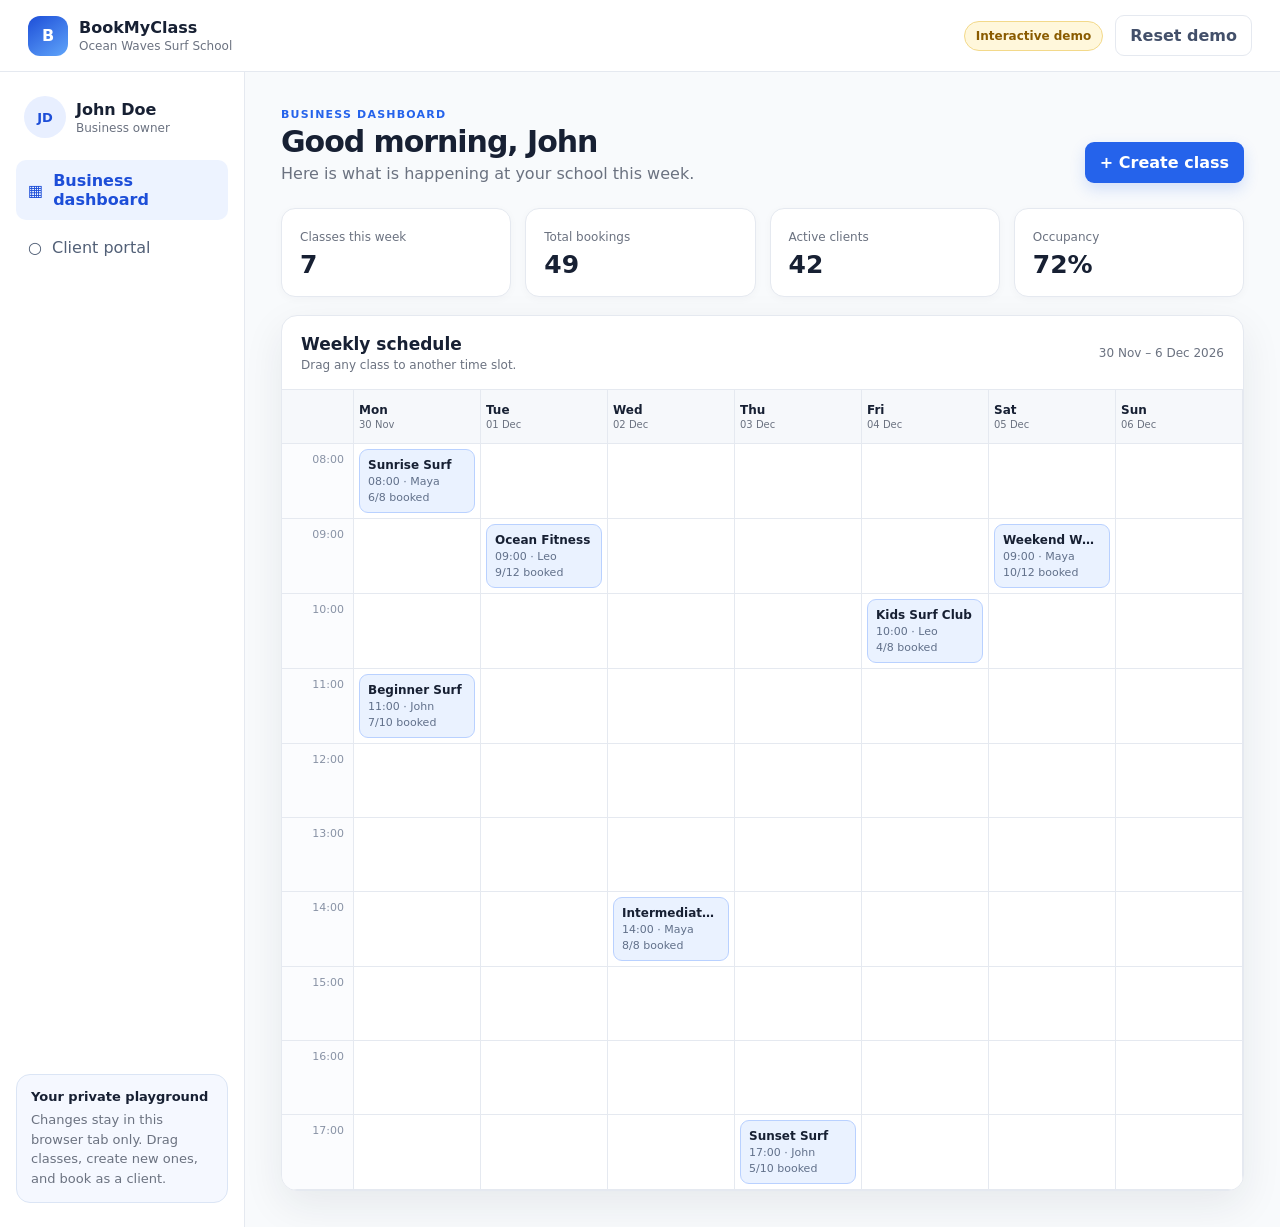
==== index.html @ 6d41d3a2 "Publish Tidelab interactive demo" ====
<!doctype html>
<html lang="en">
<head>
  <meta charset="UTF-8">
  <meta name="viewport" content="width=device-width, initial-scale=1.0">
  <meta name="description" content="Interactive BookMyClass product demo">
  <title>BookMyClass — Interactive demo</title>
  <link rel="stylesheet" href="./styles.css">
</head>
<body>
  <header class="topbar">
    <a class="brand" href="./" aria-label="Restart demo">
      <span class="brand-mark">B</span>
      <span><strong>BookMyClass</strong><small>Ocean Waves Surf School</small></span>
    </a>
    <div class="demo-controls">
      <span class="demo-badge">Interactive demo</span>
      <button class="quiet-button" id="reset-button" type="button">Reset demo</button>
    </div>
  </header>

  <div class="shell">
    <aside class="sidebar">
      <div class="persona">
        <div class="avatar" id="avatar">JD</div>
        <div><strong id="persona-name">John Doe</strong><small id="persona-role">Business owner</small></div>
      </div>
      <nav aria-label="Demo views">
        <button class="nav-button active" data-view="admin" type="button"><span>▦</span> Business dashboard</button>
        <button class="nav-button" data-view="client" type="button"><span>○</span> Client portal</button>
      </nav>
      <div class="tour-note">
        <strong>Your private playground</strong>
        <p>Changes stay in this browser tab only. Drag classes, create new ones, and book as a client.</p>
      </div>
    </aside>

    <main>
      <section id="admin-view">
        <div class="page-heading">
          <div><p class="eyebrow">Business dashboard</p><h1>Good morning, John</h1><p>Here is what is happening at your school this week.</p></div>
          <button class="primary-button" id="open-create-button" type="button">+ Create class</button>
        </div>
        <div class="stats" id="admin-stats"></div>
        <section class="panel">
          <div class="panel-heading"><div><h2>Weekly schedule</h2><p>Drag any class to another time slot.</p></div><span id="week-label"></span></div>
          <div class="schedule-wrap"><div class="schedule" id="admin-schedule"></div></div>
        </section>
      </section>

      <section id="client-view" hidden>
        <div class="page-heading">
          <div><p class="eyebrow">Client portal</p><h1>Hello, Jane</h1><p>Book your next session at Ocean Waves Surf School.</p></div>
          <span class="credit-pill" id="credit-pill"></span>
        </div>
        <div class="stats" id="client-stats"></div>
        <section class="panel">
          <div class="panel-heading"><div><h2>Available classes</h2><p>Click a class to book or cancel it.</p></div><div class="legend"><span><i class="dot available"></i>Available</span><span><i class="dot booked"></i>Booked</span></div></div>
          <div class="schedule-wrap"><div class="schedule" id="client-schedule"></div></div>
        </section>
      </section>
    </main>
  </div>

  <dialog id="create-dialog">
    <form id="create-form">
      <div class="dialog-heading"><div><p class="eyebrow">New schedule block</p><h2>Create a class</h2></div><button class="icon-button" value="cancel" formmethod="dialog" aria-label="Close">×</button></div>
      <label>Class name<input name="name" required maxlength="40" value="Open Surf"></label>
      <div class="form-row"><label>Day<select name="day" id="day-select"></select></label><label>Time<select name="hour" id="hour-select"></select></label></div>
      <div class="form-row"><label>Coach<select name="coach"><option>Maya</option><option>John</option><option>Leo</option></select></label><label>Capacity<input name="capacity" type="number" min="1" max="30" value="8" required></label></div>
      <div class="dialog-actions"><button class="quiet-button" value="cancel" formmethod="dialog">Cancel</button><button class="primary-button" type="submit">Create class</button></div>
    </form>
  </dialog>
  <div class="toast" id="toast" role="status" aria-live="polite"></div>
  <script type="module" src="./demo.js"></script>
</body>
</html>
---- styles.css ----
:root { color-scheme: light; --ink:#172033; --muted:#6b7280; --line:#e5e9f0; --soft:#f6f8fb; --blue:#2563eb; --blue-soft:#eaf2ff; --green:#15803d; --green-soft:#e9f8ef; --shadow:0 14px 40px rgba(23,32,51,.08); font-family:Inter,ui-sans-serif,system-ui,-apple-system,BlinkMacSystemFont,"Segoe UI",sans-serif; }
* { box-sizing:border-box; }
body { margin:0; color:var(--ink); background:#f8fafc; }
button,input,select { font:inherit; }
button { cursor:pointer; }
.topbar { height:72px; padding:0 28px; display:flex; align-items:center; justify-content:space-between; background:#fff; border-bottom:1px solid var(--line); position:sticky; top:0; z-index:20; }
.brand { color:inherit; text-decoration:none; display:flex; gap:11px; align-items:center; }
.brand-mark { display:grid; place-items:center; width:40px; height:40px; border-radius:12px; color:#fff; font-weight:800; background:linear-gradient(145deg,#1d4ed8,#60a5fa); }
.brand strong,.brand small,.persona strong,.persona small { display:block; }
.brand small,.persona small { color:var(--muted); margin-top:2px; font-size:12px; }
.demo-controls { display:flex; align-items:center; gap:12px; }
.demo-badge,.credit-pill { background:#fff7db; color:#8a5b00; border:1px solid #f3d98a; border-radius:999px; padding:7px 11px; font-size:12px; font-weight:700; }
.shell { display:grid; grid-template-columns:245px minmax(0,1fr); min-height:calc(100vh - 72px); }
.sidebar { padding:24px 16px; border-right:1px solid var(--line); background:#fff; display:flex; flex-direction:column; }
.persona { display:flex; align-items:center; gap:10px; padding:0 8px 22px; }
.avatar { width:42px; height:42px; display:grid; place-items:center; border-radius:50%; background:#e8efff; color:#1d4ed8; font-size:13px; font-weight:800; }
nav { display:grid; gap:7px; }
.nav-button { display:flex; gap:10px; align-items:center; border:0; border-radius:10px; padding:11px 12px; background:transparent; color:#526077; text-align:left; }
.nav-button:hover,.nav-button.active { color:#1d4ed8; background:#edf3ff; font-weight:700; }
.tour-note { margin-top:auto; border:1px solid #dbe5f5; border-radius:14px; background:#f5f8ff; padding:14px; font-size:13px; }
.tour-note p { margin:6px 0 0; color:var(--muted); line-height:1.5; }
main { min-width:0; padding:36px; max-width:1500px; width:100%; margin:0 auto; }
.page-heading { display:flex; justify-content:space-between; align-items:flex-end; gap:20px; margin-bottom:25px; }
.page-heading h1 { font-size:30px; margin:3px 0 5px; letter-spacing:-.035em; }
.page-heading p,.panel-heading p { margin:0; color:var(--muted); }
.eyebrow { color:var(--blue)!important; font-size:11px; font-weight:800; text-transform:uppercase; letter-spacing:.11em; }
.primary-button,.quiet-button,.icon-button { border-radius:9px; padding:10px 14px; font-weight:700; border:1px solid transparent; }
.primary-button { background:var(--blue); color:#fff; box-shadow:0 6px 15px rgba(37,99,235,.18); }
.primary-button:hover { background:#1d4ed8; }
.quiet-button,.icon-button { background:#fff; color:#43506a; border-color:var(--line); }
.stats { display:grid; grid-template-columns:repeat(4,minmax(0,1fr)); gap:14px; margin-bottom:18px; }
.stat { background:#fff; border:1px solid var(--line); border-radius:14px; padding:17px 18px; box-shadow:0 2px 8px rgba(23,32,51,.03); }
.stat span { color:var(--muted); font-size:12px; }
.stat strong { display:block; font-size:25px; margin-top:5px; }
.panel { background:#fff; border:1px solid var(--line); border-radius:16px; box-shadow:var(--shadow); overflow:hidden; }
.panel-heading { min-height:74px; padding:16px 19px; display:flex; align-items:center; justify-content:space-between; gap:20px; border-bottom:1px solid var(--line); }
.panel-heading h2 { font-size:17px; margin:0 0 4px; }
.panel-heading p,#week-label { font-size:12px; color:var(--muted); }
.schedule-wrap { overflow:auto; }
.schedule { min-width:860px; display:grid; grid-template-columns:72px repeat(7,minmax(112px,1fr)); }
.grid-cell { min-height:74px; padding:5px; border-right:1px solid var(--line); border-bottom:1px solid var(--line); background:#fff; }
.grid-head { min-height:54px; display:grid; align-content:center; background:var(--soft); font-size:12px; font-weight:800; }
.grid-head small { color:var(--muted); font-weight:500; margin-top:2px; }
.time-cell { color:#8892a5; font-size:11px; text-align:right; padding:9px 9px 0 4px; background:#fbfcfe; }
.slot.drag-over { background:#eaf2ff; box-shadow:inset 0 0 0 2px #60a5fa; }
.class-card { border:1px solid #b9d1ff; background:var(--blue-soft); border-radius:9px; padding:8px; min-height:62px; display:grid; align-content:start; gap:3px; font-size:11px; cursor:grab; user-select:none; }
.class-card:active { cursor:grabbing; }
.class-card strong { font-size:12px; white-space:nowrap; overflow:hidden; text-overflow:ellipsis; }
.class-card span { color:#61708a; }
.client-card { cursor:pointer; }
.client-card:hover { box-shadow:0 5px 14px rgba(37,99,235,.14); transform:translateY(-1px); }
.client-card.booked { background:var(--green-soft); border-color:#96d7aa; }
.client-card.booked span { color:var(--green); }
.legend { display:flex; gap:12px; color:var(--muted); font-size:11px; }
.legend span { display:flex; align-items:center; gap:5px; }
.dot { width:9px; height:9px; border-radius:50%; background:#bed3ff; }
.dot.booked { background:#69bd82; }
dialog { width:min(480px,calc(100% - 32px)); border:0; border-radius:16px; box-shadow:0 24px 80px rgba(15,23,42,.25); padding:0; }
dialog::backdrop { background:rgba(15,23,42,.45); backdrop-filter:blur(2px); }
dialog form { padding:22px; display:grid; gap:16px; }
.dialog-heading,.dialog-actions,.form-row { display:flex; justify-content:space-between; gap:12px; }
.dialog-heading h2 { margin:3px 0 0; }
.icon-button { font-size:22px; padding:2px 10px; }
label { flex:1; display:grid; gap:6px; font-size:12px; font-weight:700; }
input,select { width:100%; padding:10px 11px; border:1px solid #d7dce5; border-radius:8px; background:#fff; color:var(--ink); }
.dialog-actions { justify-content:flex-end; border-top:1px solid var(--line); padding-top:16px; }
.toast { position:fixed; left:50%; bottom:25px; transform:translate(-50%,20px); background:#172033; color:#fff; border-radius:10px; padding:11px 15px; font-size:13px; opacity:0; pointer-events:none; transition:.2s; z-index:40; }
.toast.show { transform:translate(-50%,0); opacity:1; }
@media (max-width:850px) { .shell { grid-template-columns:1fr; }.sidebar { border-right:0; border-bottom:1px solid var(--line); padding:14px 18px; }.persona,.tour-note { display:none; }nav { display:flex; }.nav-button { flex:1; justify-content:center; }main { padding:24px 16px; }.stats { grid-template-columns:repeat(2,1fr); }.page-heading { align-items:flex-start; }.demo-badge { display:none; } }
@media (max-width:520px) { .topbar { padding:0 14px; }.brand small { display:none; }.page-heading { display:grid; }.stats { grid-template-columns:1fr 1fr; }.form-row { display:grid; }.panel-heading { align-items:flex-start; }.legend { display:none; } }
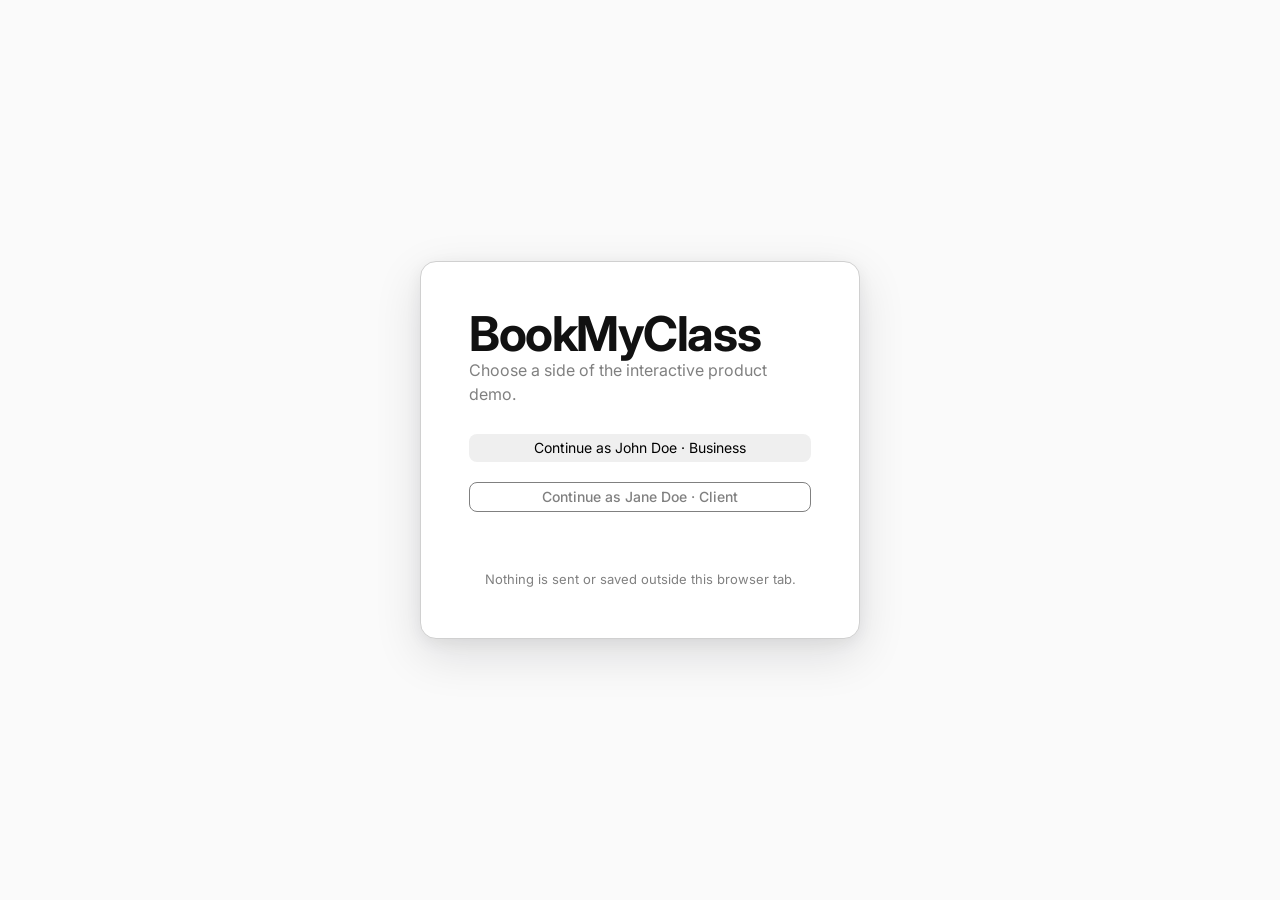
==== commit a4c20f55: "Replace generic mockup with real Tidelab frontend" ====
--- a/index.html
+++ b/index.html
@@ -1,77 +1,24 @@
-<!doctype html>
+<!DOCTYPE html>
 <html lang="en">
 <head>
-  <meta charset="UTF-8">
-  <meta name="viewport" content="width=device-width, initial-scale=1.0">
-  <meta name="description" content="Interactive BookMyClass product demo">
-  <title>BookMyClass — Interactive demo</title>
-  <link rel="stylesheet" href="./styles.css">
+  <meta charset="UTF-8" />
+  <meta name="viewport" content="width=device-width, initial-scale=1.0" />
+  <title>BookMyClass - Login</title>
+  <link rel="stylesheet" href="./css/styles.css?v=20260808-7" />
 </head>
-<body>
-  <header class="topbar">
-    <a class="brand" href="./" aria-label="Restart demo">
-      <span class="brand-mark">B</span>
-      <span><strong>BookMyClass</strong><small>Ocean Waves Surf School</small></span>
-    </a>
-    <div class="demo-controls">
-      <span class="demo-badge">Interactive demo</span>
-      <button class="quiet-button" id="reset-button" type="button">Reset demo</button>
-    </div>
-  </header>
+<body class="auth-page">
+  <main class="auth-card">
+    <h1>BookMyClass</h1>
+    <p class="muted">Choose a side of the interactive product demo.</p>
 
-  <div class="shell">
-    <aside class="sidebar">
-      <div class="persona">
-        <div class="avatar" id="avatar">JD</div>
-        <div><strong id="persona-name">John Doe</strong><small id="persona-role">Business owner</small></div>
-      </div>
-      <nav aria-label="Demo views">
-        <button class="nav-button active" data-view="admin" type="button"><span>▦</span> Business dashboard</button>
-        <button class="nav-button" data-view="client" type="button"><span>○</span> Client portal</button>
-      </nav>
-      <div class="tour-note">
-        <strong>Your private playground</strong>
-        <p>Changes stay in this browser tab only. Drag classes, create new ones, and book as a client.</p>
-      </div>
-    </aside>
+    <form id="login-form" class="form-stack">
+      <button id="admin-demo" type="button">Continue as John Doe · Business</button>
+      <button id="client-demo" class="secondary-btn" type="button">Continue as Jane Doe · Client</button>
+      <p id="login-error" class="error-text"></p>
+      <p class="auth-link">Nothing is sent or saved outside this browser tab.</p>
+    </form>
+  </main>
 
-    <main>
-      <section id="admin-view">
-        <div class="page-heading">
-          <div><p class="eyebrow">Business dashboard</p><h1>Good morning, John</h1><p>Here is what is happening at your school this week.</p></div>
-          <button class="primary-button" id="open-create-button" type="button">+ Create class</button>
-        </div>
-        <div class="stats" id="admin-stats"></div>
-        <section class="panel">
-          <div class="panel-heading"><div><h2>Weekly schedule</h2><p>Drag any class to another time slot.</p></div><span id="week-label"></span></div>
-          <div class="schedule-wrap"><div class="schedule" id="admin-schedule"></div></div>
-        </section>
-      </section>
-
-      <section id="client-view" hidden>
-        <div class="page-heading">
-          <div><p class="eyebrow">Client portal</p><h1>Hello, Jane</h1><p>Book your next session at Ocean Waves Surf School.</p></div>
-          <span class="credit-pill" id="credit-pill"></span>
-        </div>
-        <div class="stats" id="client-stats"></div>
-        <section class="panel">
-          <div class="panel-heading"><div><h2>Available classes</h2><p>Click a class to book or cancel it.</p></div><div class="legend"><span><i class="dot available"></i>Available</span><span><i class="dot booked"></i>Booked</span></div></div>
-          <div class="schedule-wrap"><div class="schedule" id="client-schedule"></div></div>
-        </section>
-      </section>
-    </main>
-  </div>
-
-  <dialog id="create-dialog">
-    <form id="create-form">
-      <div class="dialog-heading"><div><p class="eyebrow">New schedule block</p><h2>Create a class</h2></div><button class="icon-button" value="cancel" formmethod="dialog" aria-label="Close">×</button></div>
-      <label>Class name<input name="name" required maxlength="40" value="Open Surf"></label>
-      <div class="form-row"><label>Day<select name="day" id="day-select"></select></label><label>Time<select name="hour" id="hour-select"></select></label></div>
-      <div class="form-row"><label>Coach<select name="coach"><option>Maya</option><option>John</option><option>Leo</option></select></label><label>Capacity<input name="capacity" type="number" min="1" max="30" value="8" required></label></div>
-      <div class="dialog-actions"><button class="quiet-button" value="cancel" formmethod="dialog">Cancel</button><button class="primary-button" type="submit">Create class</button></div>
-    </form>
-  </dialog>
-  <div class="toast" id="toast" role="status" aria-live="polite"></div>
-  <script type="module" src="./demo.js"></script>
+  <script type="module" src="./js/demo-login.js"></script>
 </body>
 </html>
--- a/css/styles.css
+++ b/css/styles.css
@@ -0,0 +1,6354 @@
+﻿@import url('https://api.fontshare.com/v2/css?f[]=satoshi@300,400,500,700&display=swap');
+@import url('https://fonts.googleapis.com/css2?family=Amatic+SC:wght@700&family=DM+Sans:ital,opsz,wght@0,9..40,300;0,9..40,400;0,9..40,500;0,9..40,600;0,9..40,700;1,9..40,400&family=DM+Mono:wght@400;500&family=Inter:wght@200;300;400;500;600;700&display=swap');
+
+/* â”€â”€â”€ RESET & ROOT â”€â”€â”€â”€â”€â”€â”€â”€â”€â”€â”€â”€â”€â”€â”€â”€â”€â”€â”€â”€â”€â”€â”€â”€â”€â”€â”€â”€â”€â”€â”€â”€ */
+
+*,
+*::before,
+*::after {
+  box-sizing: border-box;
+  margin: 0;
+  padding: 0;
+}
+
+
+:root {
+  /* Brand primitives â€” edit this block to re-theme the product. */
+  --brand-primary: #260e8d;
+  --brand-secondary: #ff5e32;
+  --brand-accent: #87993a;
+  --brand-beige: #eee6d4;
+  --brand-black: #111111;
+  --brand-grey-dark: #727272;
+  --brand-muted: #808080;
+  --brand-grey: #a3a3a3;
+  --brand-grey-light: #d0d0d0;
+  --brand-offwhite: #fafafa;
+  --brand-white: #ffffff;
+  --brand-primary-soft: rgb(38 14 141 / 10%);
+  --brand-secondary-soft: rgb(255 94 50 / 10%);
+  --brand-accent-soft: rgb(135 153 58 / 10%);
+
+  /* Brand typography. */
+  --font-ui: 'Satoshi', 'Inter', sans-serif;
+  --font-display-light: 'Recoleta', 'FONTSPRING DEMO - Recoleta Light', Georgia, serif;
+  --font-display-black: 'Recoleta', 'FONTSPRING DEMO - Recoleta Black', Georgia, serif;
+  --text-h1-size: 2rem;
+  --text-h1-line: 2.5rem;
+  --text-h2-size: 1.5rem;
+  --text-h2-line: 2rem;
+  --text-h3-size: 1.25rem;
+  --text-h3-line: 1.75rem;
+  --text-large-size: 1rem;
+  --text-large-line: 1.5rem;
+  --text-body-size: 0.875rem;
+  --text-body-line: 1.25rem;
+  --text-caption-size: 0.75rem;
+  --text-caption-line: 1rem;
+
+  /* Brand spacing, shape and state elevation. */
+  --space-1: 0.25rem;
+  --space-2: 0.5rem;
+  --space-3: 1rem;
+  --space-4: 1.5rem;
+  --space-5: 2rem;
+  --space-6: 2.5rem;
+  --space-7: 3rem;
+  --radius-small: 0.25rem;
+  --radius-medium: 0.5rem;
+  --radius-large: 1rem;
+  --radius-pill: 999px;
+  --brand-shadow-primary: 1px 2px 4px rgb(38 14 141 / 60%);
+  --brand-shadow-secondary: 1px 2px 4px rgb(255 94 50 / 55%);
+  --brand-shadow-neutral: 1px 2px 4px rgb(128 128 128 / 55%);
+
+  /* Typography scale */
+  --font-size-tiny: 0.5rem;
+  --font-size-micro: 0.5625rem;
+  --font-size-caption: 0.625rem;
+  --font-size-small-label: 0.6875rem;
+  --font-size-label: 0.75rem;
+  --font-size-ui: 0.8125rem;
+  --font-size-body: var(--text-body-size);
+  --font-size-heading: var(--text-large-size);
+  --font-size-heading-lg: 1.125rem;
+  --font-size-display: var(--text-h3-size);
+  --font-size-metric-lg: 1.5rem;
+  --font-size-metric-xl: 2rem;
+  --font-size-metric-hero: 2.125rem;
+  --font-size-page-title: var(--text-h3-size);
+  --font-size-page-subtitle: var(--text-body-size);
+  --font-size-menu-option: var(--text-body-size);
+  --font-size-brand-title: var(--text-large-size);
+  --font-size-brand-subtitle: var(--text-caption-size);
+  --font-size-card-title: var(--text-body-size);
+  --font-size-section-title: var(--text-body-size);
+  --font-size-button: var(--text-body-size);
+  --font-size-input: var(--text-body-size);
+  --font-size-metric: clamp(1.125rem, 1.6vw, 1.375rem);
+  --font-size-modal-title: 1rem;
+  --font-size-table-heading: var(--font-size-caption);
+  --font-size-table-text: 0.75rem;
+  --font-size-auth-title: 3rem;
+  --font-size-powered-by: var(--font-size-tiny);
+
+  /* App-level aliases */
+  --app-page-max: 100rem;
+  --app-page-bg: var(--brand-offwhite);
+  --app-card-bg: var(--brand-white);
+  --app-card-radius: var(--radius-medium);
+  --app-line: var(--brand-grey-light);
+  --app-heading: var(--brand-black);
+  --app-body: var(--brand-black);
+  --app-muted: var(--brand-muted);
+  --app-subtle: var(--brand-grey);
+  --app-title-size: var(--font-size-page-title);
+  --app-section-title-size: var(--font-size-card-title);
+  --app-body-size: var(--font-size-body);
+  --app-small-size: var(--font-size-label);
+  --app-mini-size: var(--font-size-small-label);
+  --app-number-size: var(--font-size-metric);
+  --sidebar-width: 15rem;
+
+  /* Palette */
+  --bg: var(--brand-offwhite);
+  --panel: var(--brand-white);
+  --panel-soft: #f2f2f7;
+  --panel-hover: var(--brand-primary-soft);
+  --text: var(--brand-black);
+  --text-secondary: var(--brand-grey-dark);
+  --muted: var(--brand-muted);
+  --border: var(--brand-grey-light);
+  --border-strong: var(--brand-grey);
+  --sidebar: var(--brand-black);
+  --sidebar-text: var(--brand-offwhite);
+  --sidebar-muted: var(--brand-grey);
+  --sidebar-hover: rgba(255, 255, 255, 0.06);
+  --primary: var(--brand-primary);
+  --primary-hover: var(--brand-primary);
+  --secondary: var(--brand-secondary);
+  --secondary-soft: var(--brand-secondary-soft);
+  --accent: var(--brand-accent);
+  --accent-light: var(--brand-accent-soft);
+  --accent-hover: var(--brand-accent);
+  --success-bg: #ecfdf5;
+  --success-text: #065f46;
+  --success-border: #6ee7b7;
+  --heat-0: var(--brand-grey-light);
+  --heat-1: rgba(255, 94, 50, 0.4);
+  --heat-2: rgba(255, 94, 50, 0.55);
+  --heat-3: rgba(255, 94, 50, 0.7);
+  --heat-4: var(--brand-secondary);
+  --muted-bg: #f1f5f9;
+  --muted-text: #475569;
+  --danger: #dc2626;
+  --danger-bg: #fef2f2;
+  --danger-light: #fee2e2;
+  --info-bg: #eff6ff;
+  --info-text: #1e40af;
+  --info-border: #bfdbfe;
+
+  /* Elevation */
+  --shadow-sm: 0 1px 3px rgba(13, 17, 23, 0.06), 0 1px 2px rgba(13, 17, 23, 0.04);
+  --shadow: 0 4px 16px rgba(13, 17, 23, 0.08), 0 1px 4px rgba(13, 17, 23, 0.04);
+  --shadow-lg: 0 16px 48px rgba(13, 17, 23, 0.12), 0 4px 16px rgba(13, 17, 23, 0.06);
+
+  /* Shape */
+  --radius-sm: var(--radius-medium);
+  --radius: var(--radius-medium);
+  --radius-lg: var(--radius-medium);
+  --radius-xl: var(--radius-large);
+
+  /* Motion */
+  --transition: 0.18s ease;
+
+  /* Fonts */
+  --font: var(--font-ui);
+  --font-mono: 'DM Mono', monospace;
+  --font-design: var(--font-ui);
+  --font-logo-light: var(--font-display-light);
+  --font-logo-black: var(--font-display-black);
+
+
+  --schedule-hour-height: 4rem;
+}
+
+html,
+body {
+  min-height: 100%;
+  font-family: var(--font-ui);
+  color: var(--text);
+  background: var(--bg);
+  -webkit-font-smoothing: antialiased;
+  line-height: 1.5;
+}
+
+img,
+svg,
+video,
+canvas {
+  max-width: 100%;
+}
+
+/* â”€â”€â”€ AUTH â”€â”€â”€â”€â”€â”€â”€â”€â”€â”€â”€â”€â”€â”€â”€â”€â”€â”€â”€â”€â”€â”€â”€â”€â”€â”€â”€â”€â”€â”€â”€â”€â”€â”€â”€â”€â”€â”€â”€â”€ */
+
+.auth-page {
+  min-height: 100vh;
+  display: grid;
+  place-items: center;
+  padding: 24px;
+  background: var(--bg);
+}
+
+.auth-card {
+  width: 100%;
+  max-width: 440px;
+  background: var(--panel);
+  border-radius: var(--radius-xl);
+  padding: 48px;
+  box-shadow: var(--shadow-lg);
+  border: 1px solid var(--border);
+}
+
+.auth-card h1 {
+  font-size: var(--font-size-auth-title);
+  line-height: 1;
+  letter-spacing: -0.03em;
+  font-weight: 700;
+  color: var(--text);
+}
+
+.enroll-card {
+  max-width: 560px;
+}
+
+.auth-link {
+  color: var(--muted);
+  font-size: var(--font-size-ui);
+  text-align: center;
+}
+
+.auth-link a {
+  color: var(--text);
+  font-weight: 700;
+  text-decoration: none;
+}
+
+.auth-link a:hover {
+  text-decoration: underline;
+}
+
+/* â”€â”€â”€ FORMS â”€â”€â”€â”€â”€â”€â”€â”€â”€â”€â”€â”€â”€â”€â”€â”€â”€â”€â”€â”€â”€â”€â”€â”€â”€â”€â”€â”€â”€â”€â”€â”€â”€â”€â”€â”€â”€â”€â”€ */
+
+.form-stack {
+  display: grid;
+  gap: 20px;
+  margin-top: 28px;
+}
+
+label {
+  display: grid;
+  gap: 8px;
+  font-size: var(--font-size-label);
+  font-weight: 500;
+  color: var(--text-secondary);
+}
+
+input,
+select,
+textarea {
+  width: 100%;
+  padding: 13px 16px;
+  border: 1.5px solid var(--border);
+  border-radius: var(--radius-sm);
+  font-size: var(--font-size-input);
+  font-family: var(--font);
+  background: var(--panel);
+  color: var(--text);
+  transition: border-color var(--transition), box-shadow var(--transition);
+  outline: none;
+}
+
+input:focus,
+select:focus,
+textarea:focus {
+  border-color: var(--primary);
+  box-shadow: 0 0 0 3px rgba(13, 17, 23, 0.08);
+}
+
+input:disabled,
+select:disabled,
+textarea:disabled {
+  border-color: var(--border);
+  background: var(--muted-bg);
+  color: var(--muted-text);
+  opacity: 1;
+  cursor: not-allowed;
+  box-shadow: none;
+}
+
+input[type="checkbox"] {
+  width: 18px;
+  height: 18px;
+  padding: 0;
+  accent-color: var(--primary);
+  cursor: pointer;
+}
+
+input[type="checkbox"]:disabled {
+  opacity: 0.5;
+  cursor: not-allowed;
+}
+
+.form-note {
+  margin-top: -8px;
+  padding: 10px 12px;
+  border-radius: var(--radius-sm);
+  background: var(--info-bg);
+  border: 1px solid var(--info-border);
+  color: var(--info-text);
+  font-size: var(--font-size-label);
+  line-height: 16px;
+}
+
+.form-note.form-note-error {
+  background: var(--danger-bg);
+  border-color: var(--danger-light);
+  color: var(--danger);
+}
+
+.checkbox-select-field {
+  display: grid;
+  gap: 10px;
+  border: 0;
+}
+
+.checkbox-select-field legend {
+  color: var(--text-secondary);
+  font-size: var(--font-size-label);
+  font-weight: 500;
+}
+
+.checkbox-select-list {
+  max-height: 300px;
+  overflow: auto;
+  display: grid;
+  gap: 8px;
+  padding: 4px;
+  border: 1.5px solid var(--border);
+  border-radius: var(--radius-sm);
+  background: var(--panel-soft);
+}
+
+.booking-client-picker {
+  display: grid;
+  gap: 0.5rem;
+}
+
+.booking-client-picker input[type="search"] {
+  width: 100%;
+  min-height: 2.5rem;
+}
+
+.checkbox-select-option.hidden-by-search {
+  display: none;
+}
+
+.checkbox-select-option {
+  display: grid;
+  grid-template-columns: 18px minmax(0, 1fr);
+  align-items: center;
+  gap: 10px;
+  padding: 10px;
+  border-radius: var(--radius-sm);
+  background: var(--panel);
+  border: 1px solid var(--border);
+  cursor: pointer;
+}
+
+.checkbox-select-option:hover {
+  border-color: var(--border-strong);
+}
+
+.checkbox-select-option span {
+  display: grid;
+  gap: 2px;
+  min-width: 0;
+}
+
+.checkbox-select-option strong {
+  color: var(--text);
+  font-size: var(--font-size-ui);
+  line-height: 18px;
+}
+
+.checkbox-select-option em {
+  color: var(--muted);
+  font-size: var(--font-size-label);
+  line-height: 16px;
+  font-style: normal;
+  overflow: hidden;
+  text-overflow: ellipsis;
+  white-space: nowrap;
+}
+
+.logo-preview {
+  width: 72px;
+  height: 72px;
+  border: 1px solid var(--border);
+  border-radius: var(--radius);
+  background-position: center;
+  background-repeat: no-repeat;
+  background-size: cover;
+}
+
+/* â”€â”€â”€ BUTTONS â”€â”€â”€â”€â”€â”€â”€â”€â”€â”€â”€â”€â”€â”€â”€â”€â”€â”€â”€â”€â”€â”€â”€â”€â”€â”€â”€â”€â”€â”€â”€â”€â”€â”€â”€â”€â”€ */
+
+button {
+  border: 0;
+  min-height: 28px;
+  border-radius: var(--radius-medium);
+  padding: 4px 16px;
+  cursor: pointer;
+  font-size: var(--font-size-button);
+  font-family: var(--font-ui);
+  font-weight: 400;
+  line-height: var(--text-body-line);
+  display: inline-flex;
+  align-items: center;
+  justify-content: center;
+  gap: 7px;
+  transition: background var(--transition), opacity var(--transition), box-shadow var(--transition);
+  position: relative;
+  overflow: hidden;
+  white-space: nowrap;
+  letter-spacing: 0;
+}
+
+button:disabled {
+  opacity: 0.6;
+  cursor: not-allowed;
+}
+
+.primary-btn {
+  background: var(--brand-secondary);
+  color: var(--brand-offwhite);
+  border: 1px solid var(--brand-secondary);
+  box-shadow: none;
+  font-weight: 500;
+}
+
+.primary-btn:hover:not(:disabled) {
+  background: var(--brand-white);
+  color: var(--brand-secondary);
+  box-shadow: var(--brand-shadow-secondary);
+}
+
+.secondary-btn {
+  background: var(--brand-white);
+  color: var(--brand-muted);
+  border: 1px solid var(--brand-muted);
+  box-shadow: none;
+  font-weight: 500;
+}
+
+.secondary-btn:hover:not(:disabled) {
+  background: var(--brand-white);
+  border-color: var(--brand-muted);
+  box-shadow: var(--brand-shadow-neutral);
+}
+
+.ghost-btn {
+  background: var(--brand-white);
+  color: var(--brand-muted);
+  border: 1px solid var(--brand-muted);
+}
+
+.ghost-btn:hover:not(:disabled) {
+  background: var(--brand-white);
+  border-color: var(--brand-muted);
+  box-shadow: var(--brand-shadow-neutral);
+}
+
+.danger-btn {
+  background: var(--danger-bg);
+  color: var(--danger);
+  border: 1.5px solid var(--danger-light);
+}
+
+.danger-btn:hover:not(:disabled) {
+  background: var(--danger-light);
+}
+
+.split-actions {
+  display: grid;
+  grid-template-columns: 1fr;
+  gap: 10px;
+}
+
+.btn-icon {
+  display: inline-grid;
+  place-items: center;
+  flex: 0 0 auto;
+  width: 16px;
+  height: 16px;
+  font-size: var(--font-size-ui);
+  line-height: 1;
+  font-weight: 700;
+}
+
+.btn-spinner {
+  width: 14px;
+  height: 14px;
+  border: 2px solid rgba(255, 255, 255, 0.35);
+  border-top-color: #fff;
+  border-radius: 50%;
+  animation: spin 0.65s linear infinite;
+  flex-shrink: 0;
+}
+
+.ghost-btn .btn-spinner {
+  border-color: rgba(13, 17, 23, 0.15);
+  border-top-color: var(--muted);
+}
+
+.error-text {
+  color: var(--danger);
+  font-size: var(--font-size-label);
+  min-height: 18px;
+}
+
+.row-action-group {
+  display: flex;
+  align-items: center;
+  justify-content: flex-end;
+  gap: 8px;
+}
+
+.row-action-btn {
+  min-height: 32px;
+  padding: 0 10px;
+  border-radius: 8px;
+  font-size: var(--font-size-label);
+}
+
+/* â”€â”€â”€ LOADERS â”€â”€â”€â”€â”€â”€â”€â”€â”€â”€â”€â”€â”€â”€â”€â”€â”€â”€â”€â”€â”€â”€â”€â”€â”€â”€â”€â”€â”€â”€â”€â”€â”€â”€â”€â”€â”€ */
+
+.app-loader-overlay {
+  position: fixed;
+  inset: 0;
+  background: rgba(240, 242, 247, 0.9);
+  backdrop-filter: blur(6px);
+  display: flex;
+  align-items: center;
+  justify-content: center;
+  z-index: 9999;
+  transition: opacity 0.3s ease, visibility 0.3s ease;
+}
+
+.app-loader-overlay.hidden {
+  opacity: 0;
+  visibility: hidden;
+  pointer-events: none;
+}
+
+.app-loader-box {
+  background: var(--panel);
+  border-radius: var(--radius-xl);
+  box-shadow: var(--shadow-lg);
+  border: 1px solid var(--border);
+  padding: 36px 44px;
+  min-width: 300px;
+  text-align: center;
+}
+
+.app-loader-box h2 {
+  font-size: var(--font-size-display);
+  font-weight: 600;
+  margin-bottom: 6px;
+  letter-spacing: -0.01em;
+}
+
+.app-loader-box p {
+  color: var(--muted);
+  font-size: var(--font-size-label);
+}
+
+.app-loader-spinner {
+  width: 44px;
+  height: 44px;
+  margin: 0 auto 20px;
+  border-radius: 50%;
+  border: 3px solid var(--border);
+  border-top-color: var(--accent);
+  animation: spin 0.7s linear infinite;
+}
+
+.action-loading-overlay {
+  position: absolute;
+  inset: 0;
+  background: rgba(255, 255, 255, 0.75);
+  backdrop-filter: blur(2px);
+  border-radius: inherit;
+  display: flex;
+  align-items: center;
+  justify-content: center;
+  z-index: 10;
+  opacity: 0;
+  visibility: hidden;
+  transition: opacity 0.18s ease, visibility 0.18s ease;
+}
+
+.action-loading-overlay.visible {
+  opacity: 1;
+  visibility: visible;
+}
+
+.action-loading-overlay .app-loader-spinner {
+  width: 32px;
+  height: 32px;
+  margin: 0;
+}
+
+.action-loading-overlay.is-success {
+  background: rgba(255, 255, 255, 0.94);
+}
+
+.modal-success-feedback {
+  display: grid;
+  justify-items: center;
+  gap: 12px;
+  color: var(--success-text);
+  text-align: center;
+}
+
+.modal-success-feedback span {
+  width: 64px;
+  height: 64px;
+  display: grid;
+  place-items: center;
+  border: 4px solid currentColor;
+  border-radius: 50%;
+  font-size: 36px;
+  font-weight: 800;
+  line-height: 1;
+  animation: modalSuccessIn 0.45s cubic-bezier(0.2, 1.4, 0.4, 1) both;
+}
+
+/* â”€â”€â”€ APP SHELL LAYOUT â”€â”€â”€â”€â”€â”€â”€â”€â”€â”€â”€â”€â”€â”€â”€â”€â”€â”€â”€â”€â”€â”€â”€â”€â”€â”€â”€â”€ */
+
+.app-body {
+  height: 100vh;
+  min-height: 0;
+  overflow: hidden;
+  background: var(--bg);
+}
+
+.app-shell {
+  height: 100vh;
+  min-height: 0;
+  display: grid;
+  grid-template-columns: var(--sidebar-width) minmax(0, 1fr);
+}
+
+/* â”€â”€â”€ SIDEBAR â”€â”€â”€â”€â”€â”€â”€â”€â”€â”€â”€â”€â”€â”€â”€â”€â”€â”€â”€â”€â”€â”€â”€â”€â”€â”€â”€â”€â”€â”€â”€â”€â”€â”€â”€â”€â”€ */
+
+.sidebar {
+  width: var(--sidebar-width);
+  height: 100vh;
+  min-height: 0;
+  background: var(--brand-black);
+  color: var(--brand-offwhite);
+  padding: 32px 24px;
+  display: flex;
+  flex-direction: column;
+  align-items: center;
+  justify-content: space-between;
+  gap: 56px;
+  position: sticky;
+  top: 0;
+  overflow: hidden;
+}
+
+.sidebar-top {
+  width: 158px;
+  display: flex;
+  flex-direction: column;
+  align-items: center;
+  gap: 80px;
+}
+
+.brand {
+  width: 158px;
+  height: 156px;
+  display: flex;
+  flex-direction: column;
+  align-items: center;
+  justify-content: center;
+  gap: 16px;
+  padding: 0;
+}
+
+.brand-logo {
+  width: 100px;
+  height: 100px;
+  border-radius: 99px;
+  background: var(--brand-offwhite) url("../assets/figma/surf-school-logo.png") center / cover no-repeat;
+  color: var(--brand-black);
+  display: grid;
+  place-items: center;
+  font-family: var(--font-design);
+  font-size: 42px;
+  line-height: 1;
+  font-weight: 800;
+  flex-shrink: 0;
+  box-shadow: none;
+}
+
+.brand-text {
+  width: 132px;
+  height: 40px;
+  display: flex;
+  flex-direction: column;
+  align-items: center;
+  gap: 0;
+}
+
+.brand-text h1 {
+  width: 132px;
+  color: var(--brand-offwhite);
+  font-family: var(--font-design);
+  font-size: 16px;
+  line-height: 24px;
+  font-weight: 700;
+  text-align: center;
+  letter-spacing: 0;
+}
+
+.brand-text p {
+  width: 132px;
+  max-width: 132px;
+  color: var(--brand-offwhite);
+  font-family: var(--font-design);
+  font-size: 12px;
+  line-height: 16px;
+  font-weight: 300;
+  text-align: center;
+  opacity: 1;
+  white-space: nowrap;
+  overflow: hidden;
+  text-overflow: ellipsis;
+}
+
+.main-nav {
+  width: 158px;
+  display: flex;
+  flex-direction: column;
+  align-items: center;
+  gap: 16px;
+}
+
+.nav-item {
+  width: 158px;
+  height: 24px;
+  min-height: 24px;
+  padding: 0 8px;
+  text-align: left;
+  justify-content: flex-start;
+  gap: 8px;
+  background: transparent;
+  border: 0;
+  color: var(--brand-offwhite);
+  border-radius: 8px;
+  font-family: var(--font-logo-light);
+  font-size: 16px;
+  line-height: 24px;
+  font-weight: 300;
+  letter-spacing: 0;
+  transition: background 180ms ease, color 180ms ease;
+}
+
+.nav-item::before {
+  content: "";
+  width: 24px;
+  height: 24px;
+  flex: 0 0 24px;
+  background: var(--nav-icon) center no-repeat;
+}
+
+.nav-item[data-page="dashboard"]  { --nav-icon: url("../assets/figma/dashboard.svg"); }
+.nav-item[data-page="schedule"]   { --nav-icon: url("../assets/figma/schedule.svg"); }
+.nav-item[data-page="clients"]    { --nav-icon: url("../assets/figma/clients.svg"); }
+.nav-item[data-page="packs"],
+.nav-item[data-page="client-packs"] { --nav-icon: url("../assets/figma/packs.svg"); }
+.nav-item[data-page="settings"]   { --nav-icon: url("../assets/figma/settings.svg"); }
+
+.nav-item.active {
+  background: var(--brand-secondary);
+  color: var(--brand-offwhite);
+  height: 28px;
+  min-height: 28px;
+  padding-block: 2px;
+  font-family: var(--font-logo-black);
+  font-weight: 700;
+}
+
+.nav-item:hover {
+  background: rgba(250, 250, 250, 0.08);
+}
+
+.nav-item.active:hover { background: var(--brand-secondary); }
+
+.nav-label {
+  width: 110px;
+  height: 24px;
+  line-height: 24px;
+  text-align: center;
+}
+
+.sidebar-bottom {
+  width: 158px;
+  display: flex;
+  flex-direction: column;
+  align-items: center;
+  gap: 24px;
+}
+
+.member-card {
+  display: none;
+}
+
+.sidebar .ghost-btn {
+  width: 158px;
+  height: 32px;
+  padding: 4px 16px;
+  gap: 8px;
+  background: var(--brand-black);
+  color: var(--brand-offwhite);
+  border: 1px solid var(--brand-offwhite);
+  border-radius: 8px;
+  font-family: var(--font-design);
+  font-size: 14px;
+  line-height: 20px;
+  font-weight: 400;
+}
+
+.sidebar .ghost-btn::before {
+  content: "";
+  width: 16px;
+  height: 16px;
+  flex: 0 0 16px;
+  background: url("../assets/figma/logout.svg") center / contain no-repeat;
+}
+
+.powered-by {
+  width: 158px;
+  height: 56px;
+  display: flex;
+  flex-direction: column;
+  align-items: flex-start;
+  justify-content: center;
+  gap: 4px;
+  color: var(--brand-offwhite);
+  font-family: var(--font-design);
+}
+
+.powered-by-label {
+  height: 7px;
+  margin-bottom: 4px;
+  font-size: 10px;
+  line-height: 7px;
+  font-style: italic;
+  font-weight: 300;
+  letter-spacing: -0.08em;
+}
+
+.powered-by img {
+  width: 120px;
+  height: 23px;
+  margin-left: 35px;
+  display: block;
+}
+
+.powered-by-tagline {
+  height: 14px;
+  font-size: 10px;
+  line-height: 14px;
+  font-style: italic;
+  font-weight: 300;
+  white-space: nowrap;
+}
+
+.sidebar-schedule-calendar {
+  width: 158px;
+  max-height: 190px;
+  margin: 0 auto;
+  display: flex;
+  flex-direction: column;
+  gap: 17px;
+  background: var(--brand-black);
+  color: var(--brand-offwhite);
+  font-family: Inter, var(--font);
+  overflow: hidden;
+  transition: max-height 260ms ease, opacity 220ms ease, transform 260ms ease, margin 260ms ease;
+}
+
+.sidebar-schedule-calendar.hidden {
+  display: flex !important;
+  max-height: 0;
+  margin-top: -16px;
+  opacity: 0;
+  pointer-events: none;
+  transform: translateY(-8px);
+}
+
+.sidebar-calendar-header {
+  width: 100%;
+  height: 24px;
+  display: flex;
+  align-items: center;
+  justify-content: space-between;
+  gap: 16px;
+}
+
+.sidebar-calendar-header p {
+  margin: 0;
+  color: var(--brand-offwhite);
+  font-size: var(--font-size-heading);
+  line-height: 24px;
+  font-weight: 200;
+  white-space: nowrap;
+}
+
+.sidebar-calendar-arrows {
+  display: flex;
+  align-items: center;
+  gap: 8px;
+}
+
+.sidebar-calendar-arrows button {
+  width: 14px;
+  height: 18px;
+  padding: 0;
+  display: inline-flex;
+  align-items: center;
+  justify-content: center;
+  border: 0;
+  background: transparent;
+  color: var(--brand-offwhite);
+  border-radius: 4px;
+  font: inherit;
+  font-size: var(--font-size-label);
+  cursor: pointer;
+}
+
+.sidebar-calendar-arrows button:disabled {
+  cursor: wait;
+  opacity: 0.5;
+}
+
+.sidebar-calendar-arrows button:hover {
+  background: rgba(250, 250, 250, 0.14);
+}
+
+.sidebar-calendar-grid {
+  display: flex;
+  flex-direction: column;
+  gap: 7px;
+}
+
+.sidebar-calendar-weekdays,
+.sidebar-calendar-week {
+  display: grid;
+  grid-template-columns: repeat(7, 1fr);
+  gap: 8px;
+  justify-items: center;
+}
+
+.sidebar-calendar-weekdays span {
+  height: 12px;
+  display: flex;
+  align-items: center;
+  justify-content: center;
+  color: var(--brand-offwhite);
+  font-size: var(--font-size-label);
+  line-height: 12px;
+  font-weight: 700;
+}
+
+.sidebar-calendar-day {
+  width: 15px;
+  height: 14px;
+  padding: 0;
+  display: inline-flex;
+  align-items: center;
+  justify-content: center;
+  border: 1px solid transparent;
+  background: transparent;
+  color: var(--brand-offwhite);
+  border-radius: 4px;
+  font: inherit;
+  font-size: var(--font-size-label);
+  line-height: 14px;
+  font-weight: 200;
+  cursor: pointer;
+}
+
+.sidebar-calendar-day:hover { background: rgba(250, 250, 250, 0.14); }
+.sidebar-calendar-day.is-muted { opacity: 0.38; }
+.sidebar-calendar-day.is-selected-week { background: var(--brand-primary); color: var(--brand-offwhite); opacity: 1; font-weight: 400; }
+.sidebar-calendar-day.is-today { color: var(--brand-secondary); }
+
+/* â”€â”€â”€ MAIN CONTENT â”€â”€â”€â”€â”€â”€â”€â”€â”€â”€â”€â”€â”€â”€â”€â”€â”€â”€â”€â”€â”€â”€â”€â”€â”€â”€â”€â”€â”€â”€â”€â”€ */
+
+.main-content {
+  width: 100%;
+  height: 100vh;
+  min-height: 0;
+  padding: 2rem 1.5rem 3rem;
+  display: flex;
+  flex-direction: column;
+  gap: 0;
+  min-width: 0;
+  overflow: hidden;
+  align-items: stretch;
+  background: var(--app-page-bg);
+  color: var(--app-body);
+}
+
+.topbar {
+  width: 100%;
+  max-width: var(--app-page-max);
+  margin: 0 auto 1.5rem;
+  padding: 0;
+  border: 0;
+  background: transparent;
+  box-shadow: none;
+  display: flex;
+  align-items: flex-start;
+  justify-content: space-between;
+  gap: 1rem;
+}
+
+.topbar h2 {
+  color: var(--app-heading);
+  font-family: Inter, var(--font);
+  font-size: var(--font-size-page-title);
+  font-weight: 700;
+  line-height: 1.3;
+  letter-spacing: 0;
+  margin: 0;
+}
+
+.topbar h2 .page-title-regular {
+  font-weight: 400;
+}
+
+.topbar p,
+#page-subtitle,
+.topbar-actions {
+  display: none;
+}
+
+.view-mode-switch {
+  min-height: 2.25rem;
+  padding: 0.4375rem 0.875rem;
+  border: 0.0625rem solid var(--accent);
+  border-radius: 999px;
+  background: var(--brand-white);
+  color: var(--accent);
+  font-family: Inter, var(--font);
+  font-size: var(--font-size-label);
+  line-height: 1rem;
+  font-weight: 700;
+  box-shadow: 0 0.375rem 1rem rgba(17, 17, 17, 0.1);
+}
+
+.view-mode-switch:hover:not(:disabled) {
+  background: var(--accent);
+  color: var(--brand-white);
+  transform: translateY(-0.0625rem);
+}
+
+.view-mode-switch:disabled {
+  border-color: var(--brand-grey-light);
+  background: #f1f1f1;
+  color: var(--brand-grey);
+  box-shadow: none;
+  cursor: not-allowed;
+}
+
+.admin-client-view-switch {
+  position: fixed;
+  top: 1rem;
+  right: 1.5rem;
+  z-index: 75;
+}
+
+.page-content {
+  width: 100%;
+  max-width: var(--app-page-max);
+  flex: 1;
+  min-height: 0;
+  margin-right: auto;
+  margin-left: auto;
+  display: grid;
+  gap: 1.5rem;
+  align-content: start;
+  overflow: hidden;
+}
+
+.page-content[data-page="clients"],
+.page-content[data-page="packs"] {
+  align-content: stretch;
+  overflow: hidden;
+}
+
+.page-content[data-page="dashboard"] {
+  align-content: stretch;
+  overflow: hidden;
+}
+
+.page-content[data-page="schedule"] {
+  grid-template-rows: minmax(0, 1fr);
+  align-content: stretch;
+  overflow: hidden;
+}
+
+.page-content[data-page="packs"] {
+  grid-template-rows: auto minmax(0, 1fr);
+  gap: 0.75rem;
+}
+
+/* â”€â”€â”€ HERO CARD â”€â”€â”€â”€â”€â”€â”€â”€â”€â”€â”€â”€â”€â”€â”€â”€â”€â”€â”€â”€â”€â”€â”€â”€â”€â”€â”€â”€â”€â”€â”€â”€â”€â”€â”€ */
+
+.dashboard-loading-skeleton {
+  width: 100%;
+  height: 100%;
+  min-height: 0;
+  display: grid;
+  grid-template-rows: auto minmax(0, 1fr);
+  gap: 1.75rem;
+}
+
+.dashboard-skeleton-header {
+  min-height: 2.75rem;
+  padding: 0.5rem 1.5rem;
+  display: grid;
+  grid-template-columns: 1fr 1fr auto;
+  align-items: center;
+  gap: 1.5rem;
+  background: var(--brand-white);
+}
+
+.dashboard-skeleton-periods {
+  min-height: 0;
+  display: grid;
+  grid-template-rows: minmax(16rem, 0.75fr) minmax(22rem, 1.25fr);
+  gap: 1rem;
+}
+
+.dashboard-skeleton-period {
+  min-height: 0;
+  display: grid;
+  grid-template-rows: auto minmax(0, 1fr);
+  gap: 0.5rem;
+}
+
+.skeleton-period-heading {
+  width: 100%;
+  height: 2rem;
+  border-radius: 0;
+}
+
+.dashboard-skeleton-weekly-grid,
+.dashboard-skeleton-monthly-grid {
+  min-height: 0;
+  display: grid;
+  gap: 1rem;
+}
+
+.dashboard-loading-skeleton,
+.dashboard-snapshot {
+  --dashboard-column-template: minmax(0, 1.1fr) minmax(0, 1.8fr) minmax(22rem, 1fr);
+}
+
+.dashboard-skeleton-weekly-grid,
+.dashboard-skeleton-monthly-grid { grid-template-columns: var(--dashboard-column-template); }
+
+.dashboard-skeleton-weekly-grid > .skeleton-schedule { grid-column: 1 / 3; }
+.dashboard-skeleton-weekly-grid > .skeleton-weekly-kpi { grid-column: 3; }
+
+.dashboard-skeleton-card {
+  min-height: 0;
+  padding: clamp(0.875rem, 1.8vh, 1.5rem) 1.5rem;
+  display: grid;
+  align-content: start;
+  gap: clamp(0.75rem, 1.4vh, 1rem);
+  border-radius: 0.5rem;
+  background: var(--brand-white);
+}
+
+.skeleton-shimmer,
+.skeleton-heatmap-dots span,
+.skeleton-heatmap-legend span,
+.skeleton-heatmap-weekdays span,
+.skeleton-schedule-days span {
+  display: block;
+  border-radius: 0.375rem;
+  background: linear-gradient(100deg, #e5e7eb 20%, #f4f5f7 40%, #e5e7eb 60%);
+  background-size: 220% 100%;
+  animation: dashboardSkeletonShimmer 1.35s ease-in-out infinite;
+}
+
+.skeleton-heading { width: 11rem; height: 1.5rem; }
+.skeleton-week { justify-self: center; width: 12rem; height: 1.125rem; }
+.skeleton-label { width: 6rem; height: 1rem; }
+.skeleton-title { width: min(70%, 10rem); height: 1rem; margin-bottom: 0.25rem; }
+.skeleton-metric { width: 45%; height: 2rem; }
+.skeleton-row { width: 100%; height: 1.5rem; }
+.skeleton-wide { width: 100%; height: 5.5rem; }
+.skeleton-chart { width: 100%; height: min(10rem, 42%); }
+.skeleton-chart-meta { width: 100%; height: 1rem; }
+.skeleton-pack-bar { width: 100%; height: 0.75rem; }
+
+.skeleton-business-charts { grid-template-rows: auto minmax(0, 1fr); }
+
+.skeleton-business-chart-grid {
+  min-height: 0;
+  display: grid;
+  grid-template-rows: repeat(2, minmax(0, 1fr));
+  gap: 1rem;
+}
+
+.skeleton-chart-block {
+  min-height: 0;
+  display: grid;
+  grid-template-rows: auto minmax(0, 1fr);
+  gap: 0.5rem;
+}
+
+.skeleton-chart-block .skeleton-chart { height: 100%; }
+.skeleton-pack-chart-block { grid-template-rows: auto repeat(3, auto); align-content: start; }
+
+.skeleton-schedule {
+  grid-template-rows: auto minmax(0, 1fr);
+}
+
+.skeleton-schedule-days {
+  min-height: 0;
+  display: grid;
+  grid-template-columns: repeat(7, 1fr);
+  gap: 0.5rem;
+}
+
+.skeleton-schedule-days span {
+  width: 100%;
+  height: 100%;
+}
+
+.skeleton-heatmap {
+  grid-template-rows: auto 1rem minmax(0, 1fr);
+  row-gap: 0.75rem;
+}
+
+.skeleton-heatmap-heading {
+  min-width: 0;
+  min-height: 1.5rem;
+  display: flex;
+  align-items: center;
+  justify-content: space-between;
+  gap: 1rem;
+  margin-bottom: 0.25rem;
+}
+
+.skeleton-heatmap-heading .skeleton-title { margin-bottom: 0; }
+
+.skeleton-heatmap-legend {
+  display: flex;
+  gap: 0.25rem;
+}
+
+.skeleton-heatmap-legend span {
+  width: 0.625rem;
+  aspect-ratio: 1;
+  border-radius: 50%;
+}
+
+.skeleton-heatmap-weekdays,
+.skeleton-heatmap-dots {
+  display: grid;
+  grid-template-columns: repeat(7, minmax(0, 1fr));
+  justify-items: center;
+}
+
+.skeleton-heatmap-weekdays span {
+  width: 55%;
+  height: 0.375rem;
+  align-self: center;
+  border-radius: 999px;
+}
+
+.skeleton-heatmap-dots {
+  min-height: 0;
+  grid-template-rows: repeat(6, minmax(0, 1fr));
+  align-items: center;
+  row-gap: 0.75rem;
+}
+
+.skeleton-heatmap-dots span {
+  width: min(100%, clamp(1.5rem, 3.5vh, 2.5rem));
+  aspect-ratio: 1;
+  border-radius: 50%;
+}
+
+@keyframes dashboardSkeletonShimmer {
+  from { background-position: 100% 0; }
+  to { background-position: -120% 0; }
+}
+
+@media (prefers-reduced-motion: reduce) {
+  .skeleton-shimmer,
+  .skeleton-heatmap-dots span,
+  .skeleton-heatmap-legend span,
+  .skeleton-heatmap-weekdays span,
+  .skeleton-schedule-days span {
+    animation: none;
+  }
+}
+
+@media (max-width: 61.25rem) {
+  .dashboard-loading-skeleton { height: auto; }
+  .dashboard-skeleton-header { grid-template-columns: 1fr auto; }
+  .dashboard-skeleton-header .skeleton-label { display: none; }
+
+  .dashboard-skeleton-periods,
+  .dashboard-skeleton-period,
+  .dashboard-skeleton-weekly-grid,
+  .dashboard-skeleton-monthly-grid {
+    height: auto;
+    grid-template-rows: none;
+  }
+
+  .dashboard-skeleton-weekly-grid,
+  .dashboard-skeleton-monthly-grid {
+    grid-template-columns: 1fr;
+  }
+
+  .dashboard-skeleton-weekly-grid > .skeleton-schedule,
+  .dashboard-skeleton-weekly-grid > .skeleton-weekly-kpi {
+    grid-column: auto;
+  }
+
+  .dashboard-skeleton-card { min-height: 9rem; }
+  .skeleton-schedule { min-height: 24rem; }
+  .skeleton-heatmap { min-height: 24rem; }
+}
+
+.hero-card {
+  background: var(--app-card-bg);
+  border-radius: var(--radius-lg);
+  padding: 1.5rem;
+  box-shadow: var(--shadow-sm);
+  border: 1px solid var(--border);
+  display: flex;
+  justify-content: space-between;
+  align-items: center;
+  gap: 16px;
+}
+
+.hero-card h3 {
+  color: var(--app-body);
+  font-family: Inter, var(--font);
+  font-size: var(--font-size-section-title);
+  font-weight: 800;
+  letter-spacing: 0;
+  margin-bottom: 3px;
+}
+
+.hero-card p.muted {
+  color: var(--app-muted);
+  font-family: Inter, var(--font);
+  font-size: var(--font-size-page-subtitle);
+  line-height: 1.35;
+}
+
+.hero-card-actions {
+  display: flex;
+  align-items: center;
+  gap: 8px;
+  flex-wrap: wrap;
+}
+
+/* â”€â”€â”€ STAT CARDS & DASHBOARD PANELS â”€â”€â”€â”€â”€â”€â”€â”€â”€â”€â”€â”€â”€â”€ */
+
+.dashboard-month-toolbar,
+.revenue-panel,
+.dashboard-hero,
+.dashboard-panel,
+.stat-card {
+  background: var(--panel);
+  border-radius: var(--radius-lg);
+  box-shadow: var(--shadow-sm);
+  border: 1px solid var(--border);
+}
+
+.stat-card {
+  padding: 14px 16px;
+  transition: box-shadow var(--transition);
+}
+
+.stat-card:hover { box-shadow: var(--shadow); }
+
+.stat-label {
+  font-size: var(--font-size-small-label);
+  font-weight: 600;
+  color: var(--muted);
+  text-transform: uppercase;
+  letter-spacing: 0.04em;
+  margin-bottom: 6px;
+}
+
+.stat-value {
+  font-size: var(--font-size-metric);
+  line-height: 1;
+  font-weight: 700;
+  color: var(--text);
+  letter-spacing: -0.03em;
+  margin-bottom: 4px;
+}
+
+.stat-card p.muted { font-size: var(--font-size-label); }
+
+.split-stat {
+  display: grid;
+  grid-template-columns: repeat(2, minmax(0, 1fr));
+  gap: 12px;
+}
+
+.split-stat > div + div {
+  border-left: 1px solid var(--border);
+  padding-left: 12px;
+}
+
+.muted-value { color: var(--muted); }
+
+.revenue-panel {
+  display: grid;
+  grid-template-columns: minmax(0, 1fr) auto;
+  gap: 16px;
+  align-items: end;
+  padding: 16px 18px;
+}
+
+.revenue-main h3 {
+  font-size: var(--font-size-metric);
+  line-height: 1;
+  letter-spacing: -0.03em;
+  margin: 3px 0 5px;
+}
+
+.revenue-secondary {
+  min-width: 150px;
+  padding: 10px 12px;
+  background: var(--panel-soft);
+  border: 1px solid var(--border);
+  border-radius: var(--radius-sm);
+  text-align: right;
+}
+
+.revenue-secondary span {
+  display: block;
+  color: var(--muted);
+  font-size: var(--font-size-small-label);
+  font-weight: 700;
+  text-transform: uppercase;
+  letter-spacing: 0.04em;
+  margin-bottom: 4px;
+}
+
+.revenue-secondary strong {
+  font-size: var(--font-size-display);
+  letter-spacing: -0.02em;
+}
+
+.dashboard-month-toolbar {
+  display: flex;
+  align-items: center;
+  justify-content: space-between;
+  gap: 12px;
+  padding: 12px 16px;
+}
+
+.dashboard-month-toolbar h3 {
+  font-size: var(--font-size-card-title);
+  font-weight: 700;
+  letter-spacing: -0.02em;
+}
+
+.dashboard-layout {
+  display: grid;
+  grid-template-columns: minmax(0, 1.25fr) minmax(280px, 0.75fr);
+  gap: 12px;
+  align-items: stretch;
+}
+
+.dashboard-left-pane {
+  display: grid;
+  grid-template-rows: auto auto minmax(0, 1fr);
+  gap: 12px;
+  min-width: 0;
+}
+
+.dashboard-right-pane {
+  min-width: 0;
+  display: grid;
+}
+
+.dashboard-right-pane .dashboard-calendar-panel {
+  height: 100%;
+  display: grid;
+  grid-template-rows: auto minmax(0, 1fr);
+}
+
+.dashboard-hero {
+  padding: 14px 18px;
+}
+
+.dashboard-hero h3,
+.dashboard-panel h3 {
+  font-size: var(--font-size-card-title);
+  font-weight: 700;
+  letter-spacing: -0.02em;
+}
+
+.dashboard-hero p.muted { font-size: var(--font-size-label); }
+
+.dashboard-grid {
+  display: grid;
+  grid-template-columns: repeat(4, minmax(0, 1fr));
+  gap: 10px;
+}
+
+.stat-card-wide { grid-column: span 2; }
+
+.dashboard-panel { padding: 14px 16px; }
+
+.panel-header {
+  display: flex;
+  align-items: flex-start;
+  justify-content: space-between;
+  gap: 14px;
+  margin-bottom: 10px;
+}
+
+.section-kicker {
+  color: var(--accent);
+  font-size: var(--font-size-small-label);
+  font-weight: 700;
+  text-transform: uppercase;
+  letter-spacing: 0.06em;
+  margin-bottom: 1px;
+}
+
+/* â”€â”€â”€ DASHBOARD LINK CARD â”€â”€â”€â”€â”€â”€â”€â”€â”€â”€â”€â”€â”€â”€â”€â”€â”€â”€â”€â”€â”€â”€â”€â”€â”€ */
+
+.dashboard-link-card {
+  cursor: pointer;
+}
+
+.dashboard-link-card:focus-visible {
+  outline: 3px solid rgba(100, 116, 139, 0.35);
+  outline-offset: 3px;
+}
+
+.dashboard-link-card:hover {
+  border-color: var(--border-strong);
+  box-shadow: var(--shadow);
+}
+
+/* â”€â”€â”€ PACK SALES â”€â”€â”€â”€â”€â”€â”€â”€â”€â”€â”€â”€â”€â”€â”€â”€â”€â”€â”€â”€â”€â”€â”€â”€â”€â”€â”€â”€â”€â”€â”€â”€â”€â”€ */
+
+.pack-sales-list {
+  display: grid;
+  gap: 6px;
+}
+
+.pack-sales-row {
+  display: grid;
+  grid-template-columns: 1fr auto;
+  align-items: center;
+  gap: 14px;
+  padding: 8px 10px;
+  background: var(--panel-soft);
+  border: 1px solid var(--border);
+  border-radius: var(--radius-sm);
+}
+
+.pack-sales-name {
+  font-size: var(--font-size-ui);
+  font-weight: 700;
+  color: var(--text);
+  letter-spacing: -0.01em;
+}
+
+.pack-sales-count { min-width: 58px; text-align: right; }
+.pack-sales-count strong { display: block; font-size: var(--font-size-card-title); line-height: 1; }
+.pack-sales-count span { color: var(--muted); font-size: var(--font-size-small-label); }
+
+/* â”€â”€â”€ DASHBOARD STUDIO LAYOUT â”€â”€â”€â”€â”€â”€â”€â”€â”€â”€â”€â”€â”€â”€â”€â”€â”€â”€â”€â”€â”€ */
+
+.dashboard-studio {
+  display: grid;
+  grid-template-columns: minmax(0, 1.05fr) minmax(240px, 0.85fr) minmax(0, 1.05fr);
+  grid-template-rows: minmax(178px, auto) minmax(260px, auto);
+  grid-template-areas:
+    "money chart clients"
+    "packs classes heatmap";
+  gap: 22px;
+  align-items: stretch;
+}
+
+.money-metrics-panel  { grid-area: money;   min-height: 178px; }
+.packs-chart-panel    { grid-area: chart;   min-height: 178px; }
+.clients-summary-panel{ grid-area: clients; min-height: 178px; }
+.pack-details-panel   { grid-area: packs;   min-height: 260px; }
+.class-metrics-panel  { grid-area: classes; min-height: 260px; align-content: center; }
+.dashboard-heatmap-panel { grid-area: heatmap; min-width: 0; min-height: 260px; }
+
+.money-metrics-panel,
+.clients-summary-panel,
+.class-metrics-panel {
+  display: grid;
+  gap: 16px;
+}
+
+.money-metric-row,
+.client-summary-row {
+  display: flex;
+  align-items: center;
+  justify-content: space-between;
+  gap: 16px;
+}
+
+.money-metric-row span,
+.client-summary-row span,
+.class-metric-list span {
+  color: #1e1e1e;
+  font-family: Inter, var(--font);
+  font-size: var(--font-size-ui);
+  line-height: 18px;
+  font-weight: 400;
+}
+
+.money-metric-row strong,
+.client-summary-row strong,
+.class-metric-list strong {
+  display: block;
+  color: #000000;
+  font-family: Inter, var(--font);
+  font-size: var(--font-size-metric-lg);
+  line-height: 30px;
+  font-weight: 600;
+}
+
+.metric-delta {
+  flex: 0 0 auto;
+  padding: 4px 8px;
+  border-radius: 8px;
+  font-size: var(--font-size-label);
+  line-height: 16px;
+  font-weight: 700;
+  white-space: nowrap;
+}
+
+.metric-delta-up   { color: #15803d; background: #ecfdf5; }
+.metric-delta-down { color: #dc2626; background: #fef2f2; }
+.metric-delta-flat { color: #64748b; background: #f1f5f9; }
+
+.pack-chart-list,
+.class-metric-list {
+  display: grid;
+  gap: 12px;
+  min-height: 104px;
+  align-content: start;
+}
+
+.pack-chart-row { display: grid; gap: 7px; }
+
+.pack-chart-meta {
+  display: flex;
+  align-items: center;
+  justify-content: space-between;
+  gap: 12px;
+  color: #1e1e1e;
+  font-size: var(--font-size-label);
+}
+
+.pack-chart-meta strong { font-size: var(--font-size-body); }
+
+.pack-chart-track {
+  height: 8px;
+  border-radius: 999px;
+  background: #f1f1f1;
+  overflow: hidden;
+}
+
+.pack-chart-track span {
+  display: block;
+  height: 100%;
+  border-radius: inherit;
+  background: #1e1e1e;
+}
+
+.pack-total-row {
+  align-self: end;
+  margin-top: 14px;
+  padding-top: 14px;
+  border-top: 1px solid var(--border);
+  display: flex;
+  align-items: center;
+  justify-content: space-between;
+  gap: 16px;
+}
+
+.pack-total-row span { color: var(--muted); font-size: var(--font-size-ui); }
+.pack-total-row strong { font-size: var(--font-size-heading-lg); }
+
+.class-metric-list div { display: grid; gap: 4px; }
+
+/* â”€â”€â”€ WEEK LABEL â”€â”€â”€â”€â”€â”€â”€â”€â”€â”€â”€â”€â”€â”€â”€â”€â”€â”€â”€â”€â”€â”€â”€â”€â”€â”€â”€â”€â”€â”€â”€â”€â”€â”€ */
+
+.week-label {
+  background: var(--panel);
+  border: 1.5px solid var(--border);
+  border-radius: var(--radius-sm);
+  padding: 9px 16px;
+  min-width: 170px;
+  text-align: center;
+  font-weight: 600;
+  font-size: var(--font-size-label);
+  color: var(--text);
+  font-family: var(--font-mono);
+}
+
+/* â”€â”€â”€ CALENDAR (MONTH VIEW) â”€â”€â”€â”€â”€â”€â”€â”€â”€â”€â”€â”€â”€â”€â”€â”€â”€â”€â”€â”€â”€â”€â”€ */
+
+.dashboard-calendar-panel { padding-bottom: 14px; }
+
+.calendar-legend {
+  display: inline-flex;
+  align-items: center;
+  gap: 5px;
+  color: var(--muted);
+  font-size: var(--font-size-label);
+  white-space: nowrap;
+}
+
+.month-controls {
+  display: inline-flex;
+  align-items: center;
+  gap: 6px;
+}
+
+.month-nav-btn {
+  width: 24px;
+  height: 24px;
+  padding: 0;
+  border-radius: 8px;
+  font-family: var(--font-mono);
+}
+
+.month-calendar { display: grid; gap: 5px; align-content: start; }
+
+.month-weekdays,
+.month-week-row {
+  display: grid;
+  grid-template-columns: repeat(7, minmax(0, 1fr));
+}
+
+.month-week-row {
+  gap: 5px;
+  padding: 4px;
+  border-radius: 8px;
+}
+
+.month-weekday {
+  color: var(--muted);
+  font-size: var(--font-size-caption);
+  font-weight: 700;
+  text-transform: uppercase;
+  letter-spacing: 0.04em;
+  padding: 0;
+  text-align: center;
+}
+
+.month-day {
+  aspect-ratio: 1;
+  min-height: 0;
+  background: var(--panel-soft);
+  border: 1px solid var(--border);
+  border-radius: 8px;
+  padding: 0;
+  display: grid;
+  place-items: center;
+  position: relative;
+  overflow: visible;
+}
+
+.month-day.is-today {
+  border-color: #64748b;
+  box-shadow: 0 0 0 2px rgba(100, 116, 139, 0.28);
+}
+
+.month-day.is-muted { opacity: 0.42; }
+
+.booking-dot {
+  position: absolute;
+  inset: 5px;
+  width: auto;
+  height: auto;
+  border-radius: 50%;
+  z-index: 0;
+  box-shadow: inset 0 0 0 1px rgba(13, 17, 23, 0.04);
+}
+
+.booking-dot.heat-0 { background: var(--heat-0); }
+.booking-dot.heat-1 { background: var(--heat-1); }
+.booking-dot.heat-2 { background: var(--heat-2); }
+.booking-dot.heat-3 { background: var(--heat-3); }
+.booking-dot.heat-4 { background: var(--heat-4); }
+
+.compact-legend .booking-dot {
+  position: static;
+  inset: auto;
+  width: 7px;
+  height: 7px;
+}
+
+.month-day-number {
+  color: var(--text);
+  font-family: var(--font);
+  font-size: var(--font-size-small-label);
+  font-weight: 500;
+  line-height: 1;
+  position: absolute;
+  top: 7px;
+  left: 8px;
+  z-index: 1;
+}
+
+/* Day tooltip */
+
+.day-tooltip {
+  position: absolute;
+  left: 50%;
+  bottom: calc(100% + 8px);
+  z-index: 20;
+  width: max-content;
+  max-width: 220px;
+  min-width: 160px;
+  padding: 10px 12px;
+  background: #fff;
+  border: 1px solid var(--border);
+  border-radius: 8px;
+  box-shadow: var(--shadow-lg);
+  color: var(--text);
+  opacity: 0;
+  pointer-events: none;
+  margin-left: -80px;
+  transition: opacity var(--transition);
+}
+
+.day-tooltip::after {
+  content: "";
+  position: absolute;
+  left: 50%;
+  bottom: -6px;
+  width: 10px;
+  height: 10px;
+  background: #fff;
+  border-right: 1px solid var(--border);
+  border-bottom: 1px solid var(--border);
+  margin-left: -5px;
+  transform: rotate(45deg);
+}
+
+.month-day:hover { z-index: 10; }
+.month-day:hover .day-tooltip { opacity: 1; }
+
+.day-tooltip-title {
+  color: var(--muted);
+  font-size: var(--font-size-small-label);
+  font-weight: 700;
+  text-transform: uppercase;
+  letter-spacing: 0.04em;
+  margin-bottom: 7px;
+}
+
+.day-tooltip-row {
+  display: grid;
+  gap: 2px;
+  padding: 7px 0;
+  border-top: 1px solid var(--border);
+}
+
+.day-tooltip-row span { color: var(--accent); font-family: var(--font-mono); font-size: var(--font-size-small-label); font-weight: 700; }
+.day-tooltip-row strong { font-size: var(--font-size-ui); line-height: 1.2; }
+.day-tooltip-row em,
+.day-tooltip-empty { color: var(--muted); font-size: var(--font-size-label); font-style: normal; }
+
+/* Calendar grid (weekly column view) */
+
+.calendar-grid {
+  display: grid;
+  grid-template-columns: repeat(7, minmax(0, 1fr));
+  gap: 12px;
+}
+
+.calendar-column {
+  background: var(--panel);
+  border-radius: var(--radius-lg);
+  min-height: 400px;
+  box-shadow: var(--shadow-sm);
+  border: 1px solid var(--border);
+  overflow: hidden;
+  display: grid;
+  grid-template-rows: auto 1fr;
+  transition: box-shadow var(--transition);
+}
+
+.calendar-column:hover { box-shadow: var(--shadow); }
+
+.calendar-column-header {
+  padding: 12px 14px;
+  border-bottom: 1px solid var(--border);
+  background: var(--panel-soft);
+  display: grid;
+  gap: 2px;
+}
+
+.calendar-day-name { font-weight: 700; font-size: var(--font-size-ui); color: var(--text); letter-spacing: 0.01em; }
+.calendar-day-date { color: var(--muted); font-size: var(--font-size-label); font-family: var(--font-mono); }
+
+.calendar-column-body {
+  padding: 10px;
+  display: grid;
+  align-content: start;
+  gap: 8px;
+}
+
+/* â”€â”€â”€ EVENT CARDS â”€â”€â”€â”€â”€â”€â”€â”€â”€â”€â”€â”€â”€â”€â”€â”€â”€â”€â”€â”€â”€â”€â”€â”€â”€â”€â”€â”€â”€â”€â”€â”€â”€ */
+
+.event-card {
+  background: var(--info-bg);
+  border: 1px solid var(--info-border);
+  border-radius: var(--radius-sm);
+  padding: 10px 12px;
+  display: grid;
+  gap: 4px;
+  cursor: pointer;
+  transition: box-shadow var(--transition), background var(--transition);
+  animation: fadeIn 0.2s ease;
+}
+
+.event-card:hover { background: #dbeafe; box-shadow: var(--shadow-sm); }
+
+.event-time { font-size: var(--font-size-small-label); color: var(--info-text); font-weight: 700; font-family: var(--font-mono); letter-spacing: 0.02em; }
+.event-title { font-size: var(--font-size-ui); font-weight: 600; color: var(--text); line-height: 1.3; }
+.event-meta { font-size: var(--font-size-label); color: var(--muted); }
+
+.event-card .ghost-btn {
+  margin-top: 4px;
+  font-size: var(--font-size-label);
+  padding: 6px 10px;
+  background: white;
+  border-color: var(--info-border);
+  color: var(--info-text);
+}
+
+.event-card .ghost-btn:hover { background: var(--info-bg); }
+
+.event-card-topline {
+  display: grid;
+  grid-template-columns: minmax(0, 1fr) auto;
+  align-items: center;
+  gap: 4px;
+  min-width: 0;
+}
+
+/* â”€â”€â”€ SCHEDULE WORKSPACE â”€â”€â”€â”€â”€â”€â”€â”€â”€â”€â”€â”€â”€â”€â”€â”€â”€â”€â”€â”€â”€â”€â”€â”€â”€â”€ */
+
+.schedule-workspace {
+  width: 100%;
+  height: 100%;
+  min-height: 0;
+  max-width: var(--app-page-max);
+  display: flex;
+  flex-direction: column;
+  gap: 1rem;
+  padding: 1.5rem;
+  background: var(--app-card-bg);
+  border: 0;
+  border-radius: var(--app-card-radius);
+  box-shadow: none;
+  overflow: hidden;
+}
+
+.schedule-view-actions {
+  width: 100%;
+  display: flex;
+  align-items: center;
+  justify-content: space-between;
+  min-height: 1.75rem;
+}
+
+.schedule-action-group {
+  display: inline-flex;
+  align-items: center;
+  gap: 0.5rem;
+}
+
+.schedule-action-group {
+  justify-content: flex-end;
+  margin-left: auto;
+}
+
+.schedule-action-group .secondary-btn,
+.schedule-action-group .primary-btn {
+  min-height: 1.75rem;
+  border: 0.0625rem solid var(--brand-primary);
+  border-radius: 0.5rem;
+  background: var(--brand-white);
+  box-shadow: none;
+  color: var(--brand-primary);
+  font-family: var(--font);
+  font-size: var(--font-size-body);
+  font-weight: 400;
+  line-height: 1.25rem;
+  padding: 0.25rem 1rem;
+}
+
+.schedule-status-chip {
+  display: inline-flex;
+  flex: 0 0 auto;
+  align-items: center;
+  justify-content: center;
+  min-height: 1.75rem;
+  border: 0.0625rem solid transparent;
+  border-radius: 999px;
+  font-family: var(--font);
+  font-size: var(--font-size-label);
+  font-weight: 700;
+  line-height: 1.25rem;
+  padding: 0.25rem 0.75rem;
+}
+
+.schedule-status-chip.is-online {
+  border-color: var(--success-border);
+  background: var(--success-bg);
+  color: var(--success-text);
+}
+
+.schedule-status-chip.is-draft {
+  border-color: var(--app-line);
+  background: #f3f3f3;
+  color: var(--app-muted);
+}
+
+.schedule-action-group .schedule-edit-btn {
+  border-color: var(--brand-primary);
+  background: var(--brand-white);
+  color: var(--brand-primary);
+  font-weight: 700;
+}
+
+.schedule-action-group .schedule-publish-btn {
+  border-color: var(--heat-4);
+  background: var(--heat-4);
+  color: var(--brand-white);
+  font-weight: 800;
+}
+
+.schedule-action-group .schedule-cancel-btn {
+  border-color: var(--app-line);
+  background: var(--brand-white);
+  color: var(--app-body);
+  font-weight: 700;
+}
+
+.schedule-action-group .primary-btn:hover,
+.schedule-action-group .secondary-btn:hover,
+.schedule-action-group .primary-btn:focus-visible,
+.schedule-action-group .secondary-btn:focus-visible {
+  background: #f4f1ff;
+}
+
+.schedule-action-group .schedule-publish-btn:hover,
+.schedule-action-group .schedule-publish-btn:focus-visible {
+  background: #18783a;
+}
+
+.schedule-switch-row {
+  width: 100%;
+  display: grid;
+  grid-template-columns: 1fr auto;
+  gap: 1.5rem;
+  min-height: 1.25rem;
+}
+
+.schedule-inline-week {
+  justify-self: center;
+  display: inline-flex;
+  align-items: center;
+  gap: 1rem;
+}
+
+.schedule-week-nav {
+  min-height: auto;
+  border: 0;
+  background: transparent;
+  color: var(--brand-black);
+  font-family: var(--font);
+  font-size: var(--font-size-label);
+  line-height: 1rem;
+  padding: 0;
+}
+
+.schedule-week-label {
+  min-width: auto;
+  padding: 0 5px;
+  color: var(--brand-black);
+  font-family: var(--font);
+  font-size: var(--font-size-body);
+  font-weight: 700;
+  line-height: 1.25rem;
+}
+
+.schedule-week-id-label {
+  color: var(--brand-grey);
+  font-family: var(--font);
+  font-size: var(--font-size-label);
+  line-height: 1rem;
+  text-align: right;
+  white-space: nowrap;
+}
+
+.schedule-template-row {
+  position: relative;
+  z-index: 60;
+  width: 100%;
+  min-height: 5.25rem;
+  display: flex;
+  align-items: stretch;
+  gap: 0.625rem;
+  padding: 0.375rem 0 0.5rem;
+  border: 0;
+  border-radius: 0;
+  background: transparent;
+  animation: scheduleEditToolsIn 0.28s ease 0.08s both;
+}
+
+.template-tray {
+  min-width: 0;
+  flex: 1 1 auto;
+  display: flex;
+  align-items: center;
+  gap: 0.625rem;
+  padding: 0.125rem;
+  overflow-x: auto;
+  overflow-y: hidden;
+  scrollbar-width: thin;
+  height: max-content;
+}
+
+.template-chip {
+  --chip-color: var(--template-color, var(--brand-primary));
+
+  position: relative;
+  flex: 0 0 8.75rem;
+  width: 8.75rem;
+  min-height: 5.25rem;
+  display: grid;
+  grid-template-rows: auto 1fr auto;
+  gap: var(--space-2);
+  padding: var(--space-2);
+
+  background: color-mix(in srgb, var(--chip-color) 10%, var(--brand-white));
+  border: 0.125rem solid var(--chip-color);
+  border-radius: var(--radius-medium);
+  box-shadow: none;
+  color: var(--chip-color);
+
+  cursor: grab;
+  overflow: hidden;
+  text-align: left;
+  font-family: var(--font-ui);
+  font-size: var(--text-caption-size);
+  font-variant-numeric: tabular-nums;
+
+  transition:
+    transform 160ms ease,
+    box-shadow 160ms ease,
+    background 160ms ease;
+}
+
+.template-chip:hover {
+  transform: translateY(-0.125rem);
+  background: color-mix(in srgb, var(--chip-color) 10%, var(--brand-white));
+  box-shadow: 1px 2px 4px color-mix(in srgb, var(--chip-color) 55%, transparent);
+}
+
+.template-chip:active {
+  cursor: grabbing;
+  transform: scale(0.98);
+}
+
+.template-chip-header {
+  min-width: 0;
+  display: flex;
+  align-items: flex-start;
+  justify-content: space-between;
+  gap: 0.25rem;
+}
+
+.template-chip-header strong {
+  display: block;
+  overflow: hidden;
+  color: inherit;
+  font-family: var(--font-ui);
+  font-size: inherit;
+  font-weight: 900;
+  line-height: 1rem;
+  text-overflow: ellipsis;
+  white-space: nowrap;
+}
+
+.template-chip-summary {
+  display: flex;
+  align-items: center;
+  color: inherit;
+  font-size: inherit;
+  font-weight: 900;
+}
+
+.template-chip-meta {
+  min-width: 0;
+  display: grid;
+  grid-template-columns: minmax(0, auto) auto 1fr;
+  align-items: center;
+  gap: 0.375rem;
+  color: var(--brand-black);
+  font-size: inherit;
+  line-height: 1rem;
+}
+
+.template-chip-meta span {
+  overflow: hidden;
+  text-overflow: ellipsis;
+  white-space: nowrap;
+}
+
+.template-chip-meta b {
+  justify-self: end;
+  color: var(--brand-black);
+  font-size: inherit;
+  font-weight: 900;
+}
+
+.template-chip-actions {
+  flex: 0 0 auto;
+  display: flex;
+  align-items: center;
+  gap: 0.225rem;
+}
+
+.template-chip-actions .row-action-btn {
+  width: 1.125rem;
+  height: 1.125rem;
+  min-height: 1.125rem;
+  padding: 0;
+  display: grid;
+  place-items: center;
+
+  border: 0;
+  border-radius: 0.25rem;
+  background: transparent;
+  box-shadow: none;
+  color: var(--brand-muted);
+
+  font-size: 0;
+}
+
+.template-chip-actions .row-action-btn:hover {
+  background: rgb(255 255 255 / 65%);
+  color: var(--brand-black);
+}
+
+.template-chip-actions .edit-class-template-btn::before {
+  content: "âœŽ";
+  font-size: 0.95rem;
+  line-height: 1;
+}
+
+.template-chip-actions .delete-class-template-btn::before {
+  content: "Ã—";
+  font-size: 1.35rem;
+  line-height: 1;
+}
+
+.schedule-add-menu {
+  position: relative;
+  z-index: 100;
+  flex: 0 0 auto;
+}
+
+.schedule-add-menu::after {
+  content: "";
+  position: absolute;
+  top: 100%;
+  right: 0;
+  width: 11rem;
+  height: 0.5rem;
+}
+
+.schedule-add-menu-trigger {
+  width: 1.5rem;
+  height: 1.5rem;
+  min-height: 1.5rem;
+  display: grid;
+  place-items: center;
+  padding: 0;
+  border: 0;
+  border-radius: var(--radius-pill);
+  background: var(--brand-offwhite);
+  color: var(--brand-primary);
+  cursor: pointer;
+  font-family: var(--font-ui);
+  font-size: 1.5rem;
+  font-weight: 400;
+  line-height: 1;
+  transition:
+    transform 160ms ease,
+    border-color 160ms ease,
+    background 160ms ease,
+    color 160ms ease;
+}
+
+.schedule-add-menu:hover .schedule-add-menu-trigger,
+.schedule-add-menu:focus-within .schedule-add-menu-trigger {
+  background: var(--brand-offwhite);
+  color: var(--brand-primary);
+  box-shadow: 0 4px 4px rgb(38 14 141 / 60%);
+  transform: rotate(45deg);
+}
+
+.schedule-add-menu-options {
+  position: absolute;
+  top: calc(100% + 0.5rem);
+  right: 0;
+  z-index: 101;
+  width: max-content;
+  min-width: 7.6875rem;
+  display: grid;
+  gap: var(--space-2);
+  padding: var(--space-2) var(--space-2) 1.5rem;
+  border: 0;
+  border-radius: 0.75rem;
+  background: var(--brand-primary);
+  box-shadow: none;
+  opacity: 0;
+  pointer-events: none;
+  transform: translateY(-0.375rem) scale(0.98);
+  transform-origin: top right;
+  visibility: hidden;
+  transition:
+    opacity 160ms ease,
+    transform 160ms ease,
+    visibility 0s linear 160ms;
+}
+
+.schedule-add-menu:hover .schedule-add-menu-options,
+.schedule-add-menu:focus-within .schedule-add-menu-options {
+  opacity: 1;
+  pointer-events: auto;
+  transform: translateY(0) scale(1);
+  visibility: visible;
+  transition-delay: 0s;
+}
+
+.schedule-add-menu-options button {
+  width: 100%;
+  min-height: 1rem;
+  border: 0;
+  border-radius: var(--radius-small);
+  background: transparent;
+  color: var(--brand-offwhite);
+  cursor: pointer;
+  font: inherit;
+  padding: 0;
+  text-align: left;
+  font-family: var(--font-ui);
+  font-size: var(--text-caption-size);
+  line-height: var(--text-caption-line);
+  font-variant-numeric: tabular-nums;
+}
+
+.schedule-add-menu-options button:hover,
+.schedule-add-menu-options button:focus-visible {
+  background: rgb(255 255 255 / 12%);
+  color: var(--brand-offwhite);
+}
+
+#class-template-language {
+  text-transform: uppercase;
+}
+
+
+.checkbox-row { display: flex; align-items: center; gap: 10px; }
+.checkbox-row input { width: 18px; height: 18px; }
+
+.schedule-grid-scroll {
+  width: 100%;
+  height: auto;
+  min-height: 0;
+  flex: 1 1 auto;
+  overflow: auto;
+  border: 0;
+  overscroll-behavior: contain;
+  scrollbar-gutter: stable;
+}
+
+.schedule-grid {
+  width: 100%;
+  min-width: 62rem;
+  display: grid;
+  grid-template-columns: 3.75rem repeat(7, minmax(8.17rem, 1fr));
+  background: var(--brand-white);
+  grid-auto-rows: var(--schedule-hour-height);
+}
+
+.schedule-grid-corner,
+.schedule-grid-day-header {
+  min-height: 3.25rem;
+  padding: 0.25rem 0;
+  background: var(--brand-offwhite);
+  border-bottom: 0.0625rem solid var(--brand-grey-light);
+  border-right: 0.0625rem solid var(--brand-grey-light);
+}
+
+.schedule-grid-corner {
+  display: flex;
+  flex-direction: column;
+  align-items: center;
+  justify-content: center;
+  border-left: 0;
+  color: var(--brand-black);
+  font-family: var(--font);
+  gap: 0.125rem;
+  text-align: center;
+}
+
+.schedule-grid-corner strong { font-size: var(--font-size-body); font-weight: 400; line-height: 1.25rem; }
+.schedule-grid-corner span  { color: var(--brand-muted); font-size: var(--font-size-label); line-height: 1rem; }
+
+.schedule-grid-day-header {
+  display: flex;
+  flex-direction: column;
+  align-items: center;
+  justify-content: center;
+  gap: 0.25rem;
+}
+
+.schedule-grid-day-header strong { color: #000000; font-family: var(--font); font-size: var(--font-size-heading); font-weight: 700; line-height: 1.5rem; }
+.schedule-grid-day-header span   { color: var(--brand-muted); font-family: var(--font-mono); font-size: var(--font-size-label); font-weight: 200; line-height: 1rem; }
+
+.schedule-time-label,
+.schedule-slot {
+  height: var(--schedule-hour-height);
+  min-height: var(--schedule-hour-height);
+}
+
+.schedule-time-row {
+  display: contents;
+}
+
+.schedule-slot {
+  position: relative;
+  overflow: visible;
+}
+
+.schedule-grid-event {
+  position: absolute;
+  top: 0;
+  left: 0.5rem;
+  right: 0.5rem;
+  z-index: 5;
+  box-sizing: border-box;
+}
+
+.schedule-slot .event-time,
+.schedule-slot .event-title,
+.schedule-slot .event-capacity {
+  width: 100%;
+  color: inherit;
+  font-family: var(--font);
+  font-size: var(--app-mini-size);
+  font-weight: 400;
+  line-height: 1rem;
+  overflow: hidden;
+  text-overflow: ellipsis;
+  white-space: nowrap;
+}
+
+.schedule-time-label {
+  display: flex;
+  align-items: flex-start;
+  justify-content: center;
+  padding: 0.875rem 0.25rem 0;
+  border-left: 0;
+  border-bottom: 0.0625rem solid var(--app-line);
+  color: #000000;
+  font-family: var(--font);
+  font-size: var(--font-size-label);
+  font-weight: 400;
+  line-height: 1rem;
+}
+
+.schedule-slot {
+  height: auto;
+  padding: 0.25rem 0.75rem;
+  display: grid;
+  align-content: start;
+  gap: 0.25rem;
+  background: var(--brand-white);
+  border-bottom: 0.0625rem solid var(--app-line);
+  border-right: 0.0625rem solid var(--app-line);
+}
+
+.schedule-slot:hover {
+  background: var(--brand-offwhite);
+  box-shadow: inset 0 0 0 0.0625rem var(--brand-grey-light);
+  cursor: crosshair;
+}
+
+.schedule-slot.is-drop-target  { background: var(--success-bg); box-shadow: inset 0 0 0 2px var(--success-border); }
+.schedule-slot.is-click-created{ background: var(--success-bg); box-shadow: inset 0 0 0 2px var(--success-border); }
+
+.schedule-slot .event-card {
+  min-height: 4.5rem;
+  display: flex;
+  flex-direction: column;
+  align-items: flex-start;
+  gap: var(--space-1);
+  padding: var(--space-2);
+  overflow: hidden;
+  background: var(--brand-white);
+  border: 0.125rem solid var(--event-color, var(--brand-primary));
+  border-radius: var(--radius-medium);
+  box-shadow: none;
+  color: var(--brand-black);
+  font-family: var(--font-ui);
+  font-variant-numeric: tabular-nums;
+}
+
+.schedule-slot .event-card.is-recurring { background: var(--brand-white); border-color: var(--brand-muted); color: var(--brand-muted); }
+
+.schedule-slot .schedule-grid-event:hover,
+.schedule-slot .schedule-grid-event:focus {
+  background: var(--brand-white);
+  box-shadow: 1px 2px 4px color-mix(in srgb, var(--event-color, var(--brand-primary)) 55%, transparent);
+}
+
+.schedule-slot .schedule-grid-event[draggable="true"] { cursor: grab; }
+.schedule-slot .schedule-grid-event[draggable="true"]:active { cursor: grabbing; }
+.schedule-slot .schedule-grid-event.is-dragging {
+  opacity: 0.55;
+  box-shadow: 0 0 0 0.125rem color-mix(in srgb, var(--event-color, var(--brand-primary)) 28%, transparent);
+}
+
+.schedule-slot .event-card-topline { display: flex; width: 100%; }
+
+.schedule-slot .event-time,
+.schedule-slot .event-title,
+.schedule-slot .event-capacity {
+  width: 100%;
+  color: inherit;
+  font-family: inherit;
+  font-size: var(--text-caption-size);
+  font-weight: 400;
+  line-height: 1rem;
+  overflow: hidden;
+  text-overflow: ellipsis;
+  white-space: nowrap;
+}
+
+.schedule-slot .event-capacity { font-weight: 500; }
+.schedule-slot .event-meta { display: none; }
+.schedule-slot .recurring-flag { display: none; }
+
+.recurring-flag {
+  align-self: start;
+  background: #e5e7eb;
+  border: 1px solid #d1d5db;
+  border-radius: 999px;
+  color: #4b5563;
+  display: inline-flex;
+  font-size: var(--font-size-tiny);
+  font-weight: 800;
+  letter-spacing: 0;
+  line-height: 1;
+  max-width: 52px;
+  overflow: hidden;
+  padding: 3px 5px;
+  text-overflow: ellipsis;
+  text-transform: uppercase;
+  white-space: nowrap;
+}
+
+.schedule-empty-day-label {
+  justify-self: center;
+  color: var(--brand-muted);
+  font-family: var(--font);
+  font-size: var(--font-size-label);
+  font-weight: 400;
+  line-height: 1rem;
+  margin-top: 0.5rem;
+  white-space: nowrap;
+}
+
+/* â”€â”€â”€ CLIENTS â”€â”€â”€â”€â”€â”€â”€â”€â”€â”€â”€â”€â”€â”€â”€â”€â”€â”€â”€â”€â”€â”€â”€â”€â”€â”€â”€â”€â”€â”€â”€â”€â”€â”€â”€â”€â”€ */
+
+.clients-workspace {
+  background: var(--panel);
+  border: 1px solid var(--border);
+  border-radius: 8px;
+  box-shadow: var(--shadow);
+  padding: 18px;
+  display: grid;
+  gap: 18px;
+}
+
+.clients-toolbar {
+  border-bottom: 1px solid var(--border);
+  padding: 0 0 16px;
+  display: flex;
+  align-items: flex-end;
+  justify-content: space-between;
+  gap: 16px;
+}
+
+.clients-toolbar-main {
+  display: flex;
+  align-items: flex-end;
+  gap: 18px;
+  min-width: 0;
+  flex: 1;
+}
+
+.search-field { width: min(460px, 100%); gap: 6px; }
+.search-field span { color: var(--muted); font-size: var(--font-size-small-label); font-weight: 700; text-transform: uppercase; letter-spacing: 0.04em; }
+.search-field input { height: 42px; border-radius: 8px; }
+
+.clients-toolbar .primary-btn { height: 42px; border-radius: 8px; padding-inline: 18px; }
+.clients-toolbar-main > .muted { padding-bottom: 11px; font-size: var(--font-size-ui); white-space: nowrap; }
+
+.clients-columns {
+  display: grid;
+  grid-template-columns: repeat(2, minmax(0, 1fr));
+  gap: 14px;
+  align-items: start;
+}
+
+.clients-column { display: grid; gap: 0; min-width: 0; }
+
+.clients-column-header {
+  border-bottom: 1px solid var(--border);
+  padding: 0 0 12px;
+  display: flex;
+  align-items: center;
+  justify-content: space-between;
+  gap: 12px;
+}
+
+.clients-column-header h3 { font-size: var(--font-size-heading); letter-spacing: -0.02em; }
+
+.clients-list { display: grid; }
+
+.client-row {
+  display: grid;
+  grid-template-columns: 40px 1fr auto;
+  gap: 12px;
+  align-items: center;
+  padding: 12px 8px;
+  border-bottom: 1px solid var(--border);
+  border-radius: 8px;
+  cursor: pointer;
+  transition: background var(--transition), box-shadow var(--transition);
+}
+
+.client-row:hover { background: var(--panel-soft); box-shadow: inset 0 0 0 1px var(--border); }
+.client-row .avatar { width: 40px; height: 40px; font-size: 15px; }
+
+/* Client directory */
+
+.client-directory {
+  position: relative;
+  width: 100%;
+  height: 100%;
+  min-height: 0;
+  background: var(--app-card-bg);
+  border: 0;
+  border-radius: var(--app-card-radius);
+  box-shadow: none;
+  padding: 1.5rem;
+  display: grid;
+  grid-template-rows: auto auto auto minmax(0, 1fr);
+  gap: 18px;
+  color: var(--brand-black);
+}
+
+.client-bulk-loader {
+  position: absolute;
+  inset: 0;
+  z-index: 20;
+  display: grid;
+  place-content: center;
+  justify-items: center;
+  gap: 0.625rem;
+  padding: 1.5rem;
+  border-radius: inherit;
+  background: rgb(255 255 255 / 88%);
+  color: var(--brand-black);
+  text-align: center;
+  backdrop-filter: blur(2px);
+}
+
+.client-bulk-loader strong {
+  font-size: var(--font-size-body);
+  line-height: 1.25rem;
+}
+
+.client-bulk-loader span {
+  max-width: 24rem;
+  color: var(--brand-muted);
+  font-size: var(--font-size-label);
+  line-height: 1.25rem;
+}
+
+.client-directory-topbar {
+  display: flex;
+  align-items: flex-start;
+  justify-content: space-between;
+  gap: 24px;
+}
+
+.client-filter-tabs {
+  display: flex;
+  align-items: center;
+  gap: 4px;
+  flex-wrap: wrap;
+}
+
+.client-filter-pill {
+  height: 24px;
+  min-height: 24px;
+  padding: 4px 8px;
+  border-radius: var(--radius-medium);
+  background: transparent;
+  color: var(--brand-muted);
+  font-family: var(--font-ui);
+  font-size: var(--text-caption-size);
+  line-height: 16px;
+  font-weight: 400;
+}
+
+.client-filter-pill:hover { border: 1px solid var(--brand-primary); color: var(--brand-primary); box-shadow: var(--brand-shadow-primary); }
+.client-filter-pill.active { background: var(--brand-primary); color: var(--brand-offwhite); font-weight: 900; box-shadow: none; }
+
+.client-hero-actions {
+  display: flex;
+  align-items: center;
+  gap: 10px;
+}
+
+.client-directory-actions {
+  display: flex;
+  align-items: center;
+  justify-content: flex-end;
+  gap: 10px;
+  min-height: 32px;
+}
+
+.client-icon-btn {
+  width: 28px;
+  height: 28px;
+  min-height: 28px;
+  padding: 0;
+  border-radius: 8px;
+  background: transparent;
+  color: var(--brand-muted);
+  font-family: Inter, var(--font);
+  font-size: 22px;
+  line-height: 1;
+  font-weight: 400;
+}
+
+.client-icon-btn:hover:not(:disabled) { background: #f1f1f1; color: #000000; }
+.client-icon-btn:disabled { opacity: 0.8; cursor: default; }
+.client-import-action-btn {
+  min-height: 32px;
+  height: 32px;
+  padding: 6px 12px;
+  border-radius: 8px;
+  font-size: var(--font-size-label);
+}
+
+.client-add-action-btn {
+  min-height: 32px;
+  height: 32px;
+  padding: 6px 12px;
+  display: inline-flex;
+  align-items: center;
+  gap: 6px;
+  border-radius: 8px;
+  font-size: var(--font-size-label);
+}
+
+.client-add-action-icon {
+  font-size: var(--font-size-heading);
+  line-height: 1;
+}
+
+.client-selection-toggle {
+  min-height: 32px;
+  margin: 0;
+  padding: 0 0.25rem;
+  display: inline-flex;
+  align-items: center;
+  gap: 0.5rem;
+  color: var(--brand-muted);
+  font-family: Inter, var(--font);
+  font-size: var(--font-size-table-text);
+  line-height: 1rem;
+  cursor: pointer;
+}
+
+.client-selection-toggle input,
+.client-selection-cell input {
+  width: 1rem;
+  height: 1rem;
+  margin: 0;
+  accent-color: var(--brand-primary);
+  cursor: pointer;
+}
+
+.client-delete-selection-btn {
+  min-height: 32px;
+  height: 32px;
+  padding: 0.375rem 0.75rem;
+  border-radius: 0.5rem;
+  font-size: var(--font-size-table-text);
+  line-height: 1rem;
+  white-space: nowrap;
+}
+
+.client-search-compact {
+  width: 28px;
+  height: 32px;
+  margin: 0;
+  display: grid;
+  grid-template-columns: 28px 0fr;
+  align-items: center;
+  gap: 0;
+  overflow: hidden;
+  transition: width 0.2s ease, grid-template-columns 0.2s ease;
+}
+
+.client-search-compact.is-open,
+.client-search-compact:focus-within {
+  width: min(260px, 42vw);
+  grid-template-columns: 28px 1fr;
+  gap: 8px;
+}
+
+.client-search-compact input { min-width: 0; height: 32px; padding: 6px 10px; border: 1px solid var(--brand-grey-light); border-radius: 8px; font-size: var(--font-size-label); }
+.client-sort-note { color: var(--brand-muted); font-family: Inter, var(--font); font-size: var(--app-mini-size); line-height: 16px; }
+
+.client-list-controls {
+  min-width: 0;
+  display: flex;
+  align-items: center;
+  justify-content: space-between;
+  gap: 16px;
+}
+
+.client-list-tools {
+  min-width: 0;
+  display: flex;
+  align-items: center;
+  justify-content: flex-end;
+  gap: 10px;
+}
+
+.client-sort-control {
+  min-height: 32px;
+  height: 32px;
+  padding: 6px 10px;
+  border-radius: 8px;
+  font-size: var(--font-size-label);
+  line-height: 16px;
+  white-space: nowrap;
+}
+
+.client-sort-control::after {
+  content: attr(data-sort-label);
+}
+
+.client-directory-header,
+.client-directory-row {
+  display: grid;
+  grid-template-columns: minmax(190px, 1.1fr) minmax(90px, 0.45fr) minmax(190px, 1fr) minmax(190px, 0.9fr) minmax(116px, 0.55fr) 32px;
+  gap: 20px;
+  align-items: center;
+}
+
+.client-directory-header.is-selection-mode,
+.client-directory-row.is-selection-mode {
+  grid-template-columns: 1rem minmax(190px, 1.1fr) minmax(90px, 0.45fr) minmax(190px, 1fr) minmax(190px, 0.9fr) minmax(116px, 0.55fr) 32px;
+}
+
+.client-selection-cell {
+  width: 1rem;
+  height: 1rem;
+  margin: 0;
+  display: grid;
+  place-items: center;
+}
+
+.client-select-all { cursor: pointer; }
+
+.client-directory-header {
+  min-height: 2rem;
+  padding: 0 0.75rem;
+  border-radius: 0;
+  background: var(--brand-black);
+  color: var(--brand-white);
+  font-family: Inter, var(--font);
+  font-size: var(--font-size-table-heading);
+  line-height: 1rem;
+  font-weight: 400;
+  text-transform: uppercase;
+}
+
+.client-directory-list {
+  min-height: 0;
+  display: grid;
+  align-content: start;
+  gap: 18px;
+  overflow: auto;
+  padding-right: 8px;
+  overscroll-behavior: contain;
+  scrollbar-gutter: stable;
+}
+
+.client-directory-row {
+  min-height: 54px;
+  padding: 0 0.75rem;
+  border: 0;
+  background: transparent;
+  cursor: pointer;
+}
+
+.client-directory-row:hover { background: var(--brand-offwhite); }
+.client-directory-row.is-selected { background: #f4f1ff; }
+.client-directory-row.is-selection-mode button { pointer-events: none; }
+
+.client-directory-name { display: flex; align-items: center; gap: 16px; min-width: 0; }
+
+.client-directory-avatar {
+  width: 48px;
+  height: 48px;
+  flex: 0 0 48px;
+  border-radius: 99px;
+  display: grid;
+  place-items: center;
+  background: #d9d9d9;
+}
+
+.client-directory-name strong,
+.client-directory-contact strong,
+.client-directory-pack strong {
+  min-width: 0;
+  color: var(--brand-black);
+  font-family: Inter, var(--font);
+  font-size: var(--font-size-table-text);
+  line-height: 1rem;
+  font-weight: 400;
+}
+
+.client-directory-contact,
+.client-directory-pack { display: grid; gap: 2px; min-width: 0; }
+
+.client-directory-country {
+  display: inline-flex;
+  align-items: center;
+  gap: 8px;
+  color: #262626;
+  font-family: Inter, var(--font);
+  font-size: var(--font-size-table-heading);
+  line-height: 0.875rem;
+  font-weight: 400;
+}
+
+.client-country-flag {
+  display: block;
+  width: 18px;
+  height: 14px;
+  flex: 0 0 18px;
+  border-radius: 2px;
+  object-fit: cover;
+  box-shadow: 0 0 0 1px rgb(17 17 17 / 8%);
+}
+
+.client-country-code {
+  display: block;
+  min-width: 18px;
+  letter-spacing: 0;
+  text-transform: uppercase;
+}
+
+.client-directory-contact span,
+.client-directory-pack span {
+  color: var(--app-muted);
+  font-family: Inter, var(--font);
+  font-size: var(--font-size-small-label);
+  line-height: 1rem;
+  font-weight: 400;
+}
+
+.client-assign-pack-link {
+  width: fit-content;
+  min-height: 0;
+  padding: 0;
+  border: 0;
+  background: transparent;
+  color: var(--accent);
+  font-size: var(--font-size-small-label);
+  font-weight: 600;
+  text-decoration: underline;
+  text-underline-offset: 2px;
+}
+
+.client-assign-pack-link:hover { color: var(--accent-hover); }
+
+.client-status-pill {
+  display: inline-flex;
+  align-items: center;
+  justify-content: center;
+  width: fit-content;
+  min-height: 32px;
+  padding: 4px 8px;
+  border-radius: 8px;
+  background: var(--brand-white);
+  font-family: Inter, var(--font);
+  font-size: var(--font-size-small-label);
+  line-height: 1rem;
+  font-weight: 600;
+}
+
+.client-status-pill.is-active  { color: #4caf50; border: 1px solid #4caf50; }
+.client-status-pill.is-empty,
+.client-status-pill.is-expired { color: #ef4444; border: 1px solid #ef4444; }
+
+.client-more-btn {
+  width: 32px;
+  height: 32px;
+  min-height: 32px;
+  padding: 0;
+  justify-self: end;
+  background: transparent;
+  color: #000000;
+  border-radius: 8px;
+  font-size: 26px;
+  line-height: 1;
+}
+
+.client-more-btn:hover { background: #f1f1f1; }
+
+/* Info card */
+
+.stack-list { display: grid; gap: 10px; }
+
+.info-card {
+  background: var(--app-card-bg);
+  border: 0;
+  border-radius: var(--app-card-radius);
+  box-shadow: none;
+  padding: 16px 18px;
+  display: grid;
+  grid-template-columns: 48px 1fr auto;
+  gap: 14px;
+  align-items: center;
+  transition: box-shadow var(--transition), border-color var(--transition);
+  animation: fadeIn 0.2s ease;
+  color: var(--app-body);
+}
+
+.client-card { cursor: pointer; }
+.client-card:hover { box-shadow: var(--shadow); border-color: var(--border-strong); }
+
+.avatar {
+  width: 24px;
+  height: 24px;
+  border-radius: var(--radius-pill);
+  background: var(--brand-primary-soft);
+  color: var(--brand-primary);
+  display: grid;
+  place-items: center;
+  font-family: var(--font-ui);
+  font-weight: 700;
+  font-size: var(--text-caption-size);
+  flex-shrink: 0;
+  letter-spacing: -0.02em;
+}
+
+.info-card .avatar { width: 48px; height: 48px; font-size: 18px; }
+
+.info-card-body h3 {
+  color: var(--app-body);
+  font-family: Inter, var(--font);
+  font-size: var(--app-section-title-size);
+  font-weight: 800;
+  letter-spacing: 0;
+  margin-bottom: 3px;
+}
+
+.info-card-body p {
+  color: var(--app-muted);
+  font-family: Inter, var(--font);
+  font-size: var(--font-size-page-subtitle);
+  margin-bottom: 1px;
+}
+
+/* â”€â”€â”€ BADGES â”€â”€â”€â”€â”€â”€â”€â”€â”€â”€â”€â”€â”€â”€â”€â”€â”€â”€â”€â”€â”€â”€â”€â”€â”€â”€â”€â”€â”€â”€â”€â”€â”€â”€â”€â”€â”€â”€ */
+
+.badge {
+  min-height: 24px;
+  border-radius: var(--radius-medium);
+  padding: 4px 8px;
+  font-family: var(--font-ui);
+  font-size: var(--text-caption-size);
+  font-weight: 500;
+  line-height: var(--text-caption-line);
+  letter-spacing: 0;
+  white-space: nowrap;
+}
+
+.badge-success { background: var(--success-bg); color: var(--success-text); border: 1px solid var(--success-border); }
+.badge-muted   { background: var(--muted-bg); color: var(--muted-text); border: 1px solid var(--border); }
+
+/* â”€â”€â”€ PACKS â”€â”€â”€â”€â”€â”€â”€â”€â”€â”€â”€â”€â”€â”€â”€â”€â”€â”€â”€â”€â”€â”€â”€â”€â”€â”€â”€â”€â”€â”€â”€â”€â”€â”€â”€â”€â”€â”€â”€ */
+
+.packs-view-toolbar {
+  display: flex;
+  align-items: center;
+  justify-content: space-between;
+}
+
+.packs-view-tabs {
+  display: inline-flex;
+  align-items: center;
+  gap: 1rem;
+}
+
+.packs-view-tab {
+  min-height: 1.5rem;
+  padding: 0.125rem 0.5rem;
+  border-radius: var(--radius-medium);
+  background: transparent;
+  color: var(--brand-muted);
+  font-family: var(--font-ui);
+  font-size: var(--text-caption-size);
+  font-weight: 400;
+}
+
+.packs-view-tab.active {
+  background: var(--brand-primary);
+  color: var(--brand-white);
+}
+
+.packs-view-tab:disabled { opacity: 1; cursor: default; }
+
+.packs-workspace {
+  height: 100%;
+  min-height: 0;
+  padding: 0;
+  border: 0;
+  background: transparent;
+  box-shadow: none;
+  display: grid;
+  grid-template-columns: repeat(2, minmax(0, 1fr));
+  gap: 1.5rem;
+}
+
+.packs-column {
+  background: var(--app-card-bg);
+  border: 0;
+  border-radius: var(--app-card-radius);
+  box-shadow: none;
+  display: grid;
+  grid-template-rows: auto minmax(0, 1fr);
+  align-content: start;
+  gap: 2rem;
+  min-width: 0;
+  padding: 1.5rem;
+}
+
+.packs-column-header {
+  display: flex;
+  align-items: flex-start;
+  justify-content: space-between;
+  gap: 12px;
+  padding-bottom: 0;
+  border-bottom: 0;
+}
+
+.packs-column-header h3 {
+  color: var(--app-body);
+  font-family: Inter, var(--font);
+  font-size: var(--font-size-section-title);
+  font-weight: 800;
+  letter-spacing: 0;
+}
+
+.pack-add-btn {
+  width: 2rem;
+  height: 2rem;
+  min-height: 2rem;
+  padding: 0;
+  border: 0;
+  background: transparent;
+  color: var(--brand-black);
+  font-family: Inter, var(--font);
+  font-size: 2rem;
+  font-weight: 300;
+  line-height: 1;
+}
+
+.packs-list {
+  min-height: 0;
+  display: grid;
+  align-content: start;
+  overflow: auto;
+  padding-right: 8px;
+  overscroll-behavior: contain;
+  scrollbar-gutter: stable;
+}
+
+.client-directory-list,
+.packs-list,
+.settings-member-list,
+.client-history-list {
+  scrollbar-width: thin;
+  scrollbar-color: var(--border-strong) transparent;
+}
+
+.client-directory-list::-webkit-scrollbar,
+.packs-list::-webkit-scrollbar,
+.settings-member-list::-webkit-scrollbar,
+.client-history-list::-webkit-scrollbar {
+  width: 8px;
+}
+
+.client-directory-list::-webkit-scrollbar-thumb,
+.packs-list::-webkit-scrollbar-thumb,
+.settings-member-list::-webkit-scrollbar-thumb,
+.client-history-list::-webkit-scrollbar-thumb {
+  border-radius: 999px;
+  background: var(--border-strong);
+}
+
+.pack-list-row {
+  display: grid;
+  grid-template-columns: minmax(0, 1fr) auto;
+  gap: 14px;
+  align-items: center;
+  padding: 0.75rem 0;
+  border-bottom: 1px solid var(--border);
+  border-radius: 8px;
+  cursor: pointer;
+  font-family: Inter, var(--font);
+  font-size: var(--app-body-size);
+}
+
+.pack-list-row:hover { background: var(--panel-soft); box-shadow: inset 0 0 0 1px var(--border); }
+
+.pack-list-main {
+  display: flex;
+  align-items: baseline;
+  gap: 0.35rem;
+  min-width: 0;
+}
+
+.pack-list-row h3 {
+  color: var(--app-body);
+  font-family: Inter, var(--font);
+  font-size: var(--app-section-title-size);
+  font-weight: 400;
+  letter-spacing: 0;
+}
+
+.pack-list-main span {
+  color: var(--app-subtle);
+  font-size: var(--app-mini-size);
+  white-space: nowrap;
+}
+
+.pack-row-meta { text-align: right; min-width: 76px; }
+.pack-row-meta strong { display: block; font-size: var(--app-body-size); line-height: 1.25rem; font-weight: 400; }
+.pack-row-meta span  { color: var(--muted); font-size: var(--font-size-label); }
+
+.pack-icon-action {
+  width: 1.5rem;
+  height: 1.5rem;
+  min-height: 1.5rem;
+  padding: 0;
+  border: 0;
+  background: transparent;
+  color: var(--brand-black);
+  font-size: var(--font-size-heading);
+}
+
+.packs-grid {
+  display: grid;
+  grid-template-columns: repeat(4, minmax(0, 1fr));
+  gap: 14px;
+}
+
+.pack-card {
+  background: var(--panel);
+  border-radius: var(--radius-lg);
+  box-shadow: var(--shadow-sm);
+  border: 1px solid var(--border);
+  padding: 18px;
+  display: grid;
+  gap: 6px;
+  transition: box-shadow var(--transition);
+  animation: fadeIn 0.2s ease;
+}
+
+.pack-card:hover { box-shadow: var(--shadow); }
+.client-pack-card { cursor: pointer; }
+.client-pack-card:focus-visible {
+  outline: none;
+  box-shadow: 0 0 0 3px rgba(38, 14, 141, 0.14), var(--shadow);
+}
+
+.pack-type { color: var(--accent); font-size: var(--font-size-small-label); font-weight: 700; text-transform: uppercase; letter-spacing: 0.06em; }
+.pack-card h3 { font-size: var(--font-size-heading); font-weight: 600; letter-spacing: -0.02em; }
+.pack-price { font-size: var(--font-size-metric); font-weight: 700; letter-spacing: -0.03em; color: var(--text); }
+.pack-card p.muted { font-size: var(--font-size-ui); }
+
+.client-pack-detail-card {
+  background: var(--panel);
+  border: 1px solid var(--border);
+  border-radius: var(--radius-lg);
+  box-shadow: var(--shadow-sm);
+  display: grid;
+  gap: 10px;
+  padding: 20px;
+}
+
+.client-pack-detail-card h3 {
+  color: var(--text);
+  font-size: var(--font-size-metric);
+  font-weight: 700;
+  letter-spacing: 0;
+  line-height: 1.2;
+  margin: 0;
+}
+
+.client-pack-detail-count {
+  align-items: end;
+  display: grid;
+  gap: 8px;
+  grid-template-columns: minmax(0, 1fr) auto;
+  margin-top: 8px;
+}
+
+.client-pack-detail-count label {
+  display: grid;
+  gap: 6px;
+}
+
+.client-pack-detail-count label span {
+  color: var(--text-secondary);
+  font-size: var(--font-size-label);
+  font-weight: 700;
+}
+
+.client-pack-detail-count input {
+  color: var(--text);
+  font-size: var(--font-size-metric-hero);
+  font-weight: 800;
+  height: 54px;
+  letter-spacing: 0;
+  line-height: 1;
+  max-width: 150px;
+}
+
+.client-pack-detail-count input:disabled {
+  font-weight: 700;
+}
+
+.client-pack-detail-meta {
+  border-top: 1px solid var(--border);
+  color: var(--text-secondary);
+  display: flex;
+  flex-wrap: wrap;
+  font-size: var(--font-size-ui);
+  gap: 10px;
+  padding-top: 12px;
+}
+
+/* â”€â”€â”€ EMPTY STATE â”€â”€â”€â”€â”€â”€â”€â”€â”€â”€â”€â”€â”€â”€â”€â”€â”€â”€â”€â”€â”€â”€â”€â”€â”€â”€â”€â”€â”€â”€â”€â”€â”€ */
+
+.empty-state { text-align: center; color: var(--muted); padding: 28px 16px; }
+.empty-state.small { font-size: var(--font-size-label); padding: 16px 10px; }
+
+/* â”€â”€â”€ MODALS â”€â”€â”€â”€â”€â”€â”€â”€â”€â”€â”€â”€â”€â”€â”€â”€â”€â”€â”€â”€â”€â”€â”€â”€â”€â”€â”€â”€â”€â”€â”€â”€â”€â”€â”€â”€â”€â”€ */
+
+.modal-overlay {
+  position: fixed;
+  inset: 0;
+  background: rgba(13, 17, 23, 0.4);
+  backdrop-filter: blur(4px);
+  display: flex;
+  align-items: center;
+  justify-content: center;
+  z-index: 10000;
+  padding: 20px 20px 20px calc(var(--sidebar-width) + 20px);
+  animation: fadeIn 0.15s ease;
+}
+
+.modal-overlay.hidden { display: none; }
+#confirm-modal { z-index: 10010; }
+
+.modal-card {
+  width: 100%;
+  max-width: 500px;
+  background: var(--panel);
+  border-radius: var(--radius-xl);
+  box-shadow: var(--shadow-lg);
+  border: 1px solid var(--border);
+  padding: 24px;
+  position: relative;
+  animation: fadeIn 0.2s ease;
+  overflow: hidden;
+}
+
+.client-detail-card { max-width: 1280px; }
+.client-import-card { max-width: 620px; }
+.confirm-card { max-width: 460px; }
+
+.confirm-message { color: var(--text-secondary); font-size: var(--font-size-label); line-height: 1.55; margin-top: 14px; }
+
+.client-detail-layout {
+  display: grid;
+  grid-template-columns: minmax(0, 0.95fr) minmax(0, 0.85fr) minmax(0, 1.1fr);
+  gap: 0;
+}
+
+.client-detail-pane { min-width: 0; padding: 0 24px; }
+.client-detail-pane:first-child { padding-left: 0; }
+.client-detail-pane:last-child { padding-right: 0; }
+.client-detail-pane .form-stack { margin-top: 0; }
+.client-detail-pane input:disabled,
+.client-detail-pane select:disabled { background: var(--muted-bg); color: var(--muted-text); }
+
+.client-detail-section-heading {
+  display: grid;
+  gap: 3px;
+  margin-bottom: 18px;
+}
+
+.client-detail-section-heading h4 { color: var(--text); font-size: var(--font-size-heading-lg); font-weight: 600; }
+
+.client-pack-pane {
+  border-left: 1px solid var(--border);
+  display: flex;
+  flex-direction: column;
+}
+
+.client-pack-editor {
+  display: grid;
+  gap: 16px;
+  padding: 0;
+}
+
+.client-pack-editor-header,
+.client-current-pack-summary,
+.client-assign-pack-fields {
+  display: flex;
+  flex-wrap: wrap;
+  align-items: center;
+  justify-content: space-between;
+  gap: 12px;
+}
+
+.client-pack-editor-header h4 { font-size: var(--font-size-heading-lg); }
+.form-section-label { color: var(--muted); font-size: var(--font-size-small-label); font-weight: 700; text-transform: uppercase; letter-spacing: 0.05em; }
+.client-current-pack-details {
+  display: grid;
+  gap: 10px;
+  padding: 16px;
+  border-radius: var(--radius-medium);
+  background: var(--panel-soft);
+}
+.client-current-pack-details label { max-width: 180px; }
+.client-current-pack-summary { justify-content: flex-start; color: var(--muted); font-size: var(--font-size-label); }
+.client-assign-pack-fields { align-items: stretch; }
+.client-assign-pack-fields label { flex: 1 1 100%; }
+.client-assign-pack-fields select {
+  border-color: var(--accent);
+  background: var(--accent-light);
+  box-shadow: 0 0 0 3px var(--accent-light);
+}
+.client-assign-pack-fields .secondary-btn { width: 100%; flex: 1 1 100%; }
+
+.client-column-actions {
+  display: flex;
+  justify-content: flex-end;
+  gap: 10px;
+  margin-top: auto;
+  padding-top: 20px;
+}
+
+.client-column-actions .primary-btn,
+.client-column-actions .ghost-btn { min-width: 96px; }
+
+.client-history-pane { border-left: 1px solid var(--border); }
+
+.client-history-header { margin-bottom: 10px; }
+.client-history-header h4 { font-size: var(--font-size-heading-lg); letter-spacing: -0.01em; }
+
+.client-history-list { display: grid; max-height: 520px; overflow: auto; }
+
+.client-history-row {
+  display: grid;
+  grid-template-columns: 10px minmax(0, 1fr) auto;
+  gap: 10px;
+  align-items: center;
+  padding: 12px 0;
+  border-bottom: 1px solid var(--border);
+}
+
+.client-history-row strong { font-size: var(--font-size-ui); }
+.client-history-row p { color: var(--muted); font-size: var(--font-size-label); margin-top: 2px; }
+.client-history-marker {
+  width: 8px;
+  height: 8px;
+  border-radius: 50%;
+  background: var(--border-strong);
+}
+.client-history-kind {
+  color: var(--muted);
+  font-size: var(--font-size-caption);
+  font-weight: 700;
+  text-transform: uppercase;
+}
+.client-history-row.is-pack-event strong,
+.client-history-row.is-pack-event .client-history-kind { color: var(--accent-hover); }
+.client-history-row.is-pack-event .client-history-marker { background: var(--accent); }
+.client-history-row.is-pack-event .badge { color: var(--accent-hover); border-color: var(--accent); background: var(--accent-light); }
+
+.client-import-body {
+  display: grid;
+  gap: 16px;
+}
+
+.client-import-copy,
+.client-import-steps {
+  color: var(--text-secondary);
+  font-size: var(--font-size-label);
+  line-height: 1.55;
+}
+
+.client-import-steps {
+  margin: 0;
+  padding-left: 20px;
+}
+
+.client-import-fields {
+  display: flex;
+  flex-wrap: wrap;
+  gap: 8px;
+}
+
+.client-import-fields span {
+  display: inline-flex;
+  align-items: center;
+  min-height: 28px;
+  padding: 4px 8px;
+  border: 1px solid var(--border);
+  border-radius: 8px;
+  background: var(--panel-soft);
+  color: var(--text);
+  font-size: var(--font-size-label);
+}
+
+.client-import-file-panel {
+  display: grid;
+  gap: 8px;
+  align-items: start;
+  padding: 12px;
+  border: 1px solid var(--border);
+  border-radius: 8px;
+  background: var(--panel-soft);
+}
+
+.client-import-file-panel label {
+  color: var(--text);
+  font-size: var(--font-size-label);
+  font-weight: 700;
+}
+
+.client-import-file-panel input[type="file"] { max-width: 100%; }
+
+.client-import-result {
+  display: grid;
+  gap: 10px;
+  padding: 12px;
+  border: 1px solid var(--border);
+  border-radius: 8px;
+  background: var(--brand-white);
+}
+
+.client-import-result-summary {
+  display: flex;
+  flex-wrap: wrap;
+  gap: 10px;
+  align-items: center;
+  color: var(--text-secondary);
+  font-size: var(--font-size-label);
+}
+
+.client-import-result-summary strong { color: var(--text); }
+
+.client-import-result-list {
+  display: grid;
+  gap: 6px;
+  margin: 0;
+  padding-left: 18px;
+  color: var(--text-secondary);
+  font-size: var(--font-size-label);
+  line-height: 1.45;
+}
+
+.modal-header {
+  display: flex;
+  justify-content: space-between;
+  align-items: center;
+  gap: 12px;
+  margin-bottom: 20px;
+  padding-bottom: 16px;
+  border-bottom: 1px solid var(--border);
+}
+
+.modal-header h3 { font-size: var(--font-size-modal-title); font-weight: 600; color: var(--text); letter-spacing: -0.02em; }
+.modal-header .ghost-btn { padding: 6px 12px; font-size: var(--font-size-ui); }
+.modal-header-actions {
+  display: flex;
+  align-items: center;
+  gap: 8px;
+}
+.modal-header .icon-btn {
+  width: 32px;
+  height: 32px;
+  padding: 0;
+  justify-content: center;
+}
+
+.modal-actions {
+  display: flex;
+  justify-content: space-between;
+  gap: 10px;
+  margin-top: 6px;
+  padding-top: 16px;
+  border-top: 1px solid var(--border);
+}
+
+.modal-actions .primary-btn { margin-left: auto; }
+
+.booking-details {
+  display: grid;
+  gap: 1rem;
+}
+
+.booking-details-subtitle {
+  color: var(--app-muted);
+  font-size: var(--font-size-label);
+  line-height: 1.25rem;
+}
+
+.booking-details-list {
+  display: grid;
+  gap: 0.75rem;
+}
+
+.booking-details-row {
+  display: grid;
+  grid-template-columns: minmax(0, 1fr) auto;
+  align-items: center;
+  gap: 1rem;
+  border: 0.0625rem solid var(--app-line);
+  border-radius: 0.5rem;
+  padding: 0.875rem 1rem;
+}
+
+.booking-details-row strong {
+  display: block;
+  color: var(--app-body);
+  font-size: var(--font-size-body);
+  line-height: 1.25rem;
+  font-weight: 800;
+}
+
+.booking-details-row span,
+.booking-details-row time {
+  color: var(--app-muted);
+  font-size: var(--font-size-label);
+  line-height: 1.25rem;
+}
+
+.booking-details-row time {
+  text-align: right;
+}
+
+.color-picker-group {
+  display: flex;
+  flex-wrap: wrap;
+  gap: 0.625rem;
+  margin-top: 0.5rem;
+}
+
+.color-picker-option {
+  width: 2rem;
+  height: 2rem;
+  border: 0.125rem solid transparent;
+  border-radius: 999px;
+  box-shadow: inset 0 0 0 0.0625rem rgba(17, 17, 17, 0.18);
+  cursor: pointer;
+}
+
+.color-picker-option:hover,
+.color-picker-option:focus-visible {
+  box-shadow:
+    inset 0 0 0 0.0625rem rgba(17, 17, 17, 0.2),
+    0 0 0 0.1875rem rgba(38, 14, 141, 0.12);
+}
+
+.color-picker-option.active {
+  border-color: var(--brand-black);
+  box-shadow: 0 0 0 0.1875rem rgba(17, 17, 17, 0.12);
+}
+
+/* â”€â”€â”€ SETTINGS â”€â”€â”€â”€â”€â”€â”€â”€â”€â”€â”€â”€â”€â”€â”€â”€â”€â”€â”€â”€â”€â”€â”€â”€â”€â”€â”€â”€â”€â”€â”€â”€â”€â”€â”€â”€ */
+
+.settings-workspace {
+  width: 100%;
+  height: 100%;
+  min-height: 0;
+  display: grid;
+  grid-template-columns: minmax(0, 1.15fr) minmax(320px, 0.85fr);
+  gap: 24px;
+  align-items: stretch;
+  overflow: hidden;
+}
+
+.settings-panel {
+  min-height: 0;
+  background: var(--app-card-bg);
+  border: 0;
+  border-radius: var(--app-card-radius);
+  box-shadow: none;
+  padding: 1.5rem;
+  color: var(--app-body);
+  overflow: auto;
+  overscroll-behavior: contain;
+  scrollbar-gutter: stable;
+}
+
+.settings-panel-header {
+  display: flex;
+  align-items: flex-start;
+  justify-content: space-between;
+  gap: 18px;
+  margin-bottom: 20px;
+}
+
+.settings-panel-header h3 {
+  color: var(--app-body);
+  font-family: Inter, var(--font);
+  font-size: var(--font-size-section-title);
+  font-weight: 800;
+  letter-spacing: 0;
+}
+
+.settings-panel-header p.muted {
+  color: var(--app-muted);
+  font-family: Inter, var(--font);
+  font-size: var(--font-size-page-subtitle);
+  line-height: 1.35;
+}
+
+.settings-header-action {
+  min-height: 1.5rem;
+  height: 1.5rem;
+  padding: 0.125rem 0.75rem;
+  border-radius: 0.5rem;
+  border-color: var(--border-strong);
+  background: var(--brand-white);
+  color: var(--app-muted);
+  font-size: var(--app-mini-size);
+  white-space: nowrap;
+}
+
+.settings-profile-grid {
+  display: grid;
+  grid-template-columns: 140px minmax(0, 1fr);
+  gap: 24px;
+  align-items: start;
+}
+
+.settings-logo-block { display: grid; gap: 12px; }
+
+.settings-logo-preview {
+  width: 132px;
+  height: 132px;
+  display: grid;
+  place-items: center;
+  border-radius: 8px;
+  background: var(--brand-grey-light);
+  color: #1e1e1e;
+  font-family: Inter, var(--font);
+  font-size: 44px;
+  font-weight: 700;
+  background-size: cover;
+  background-position: center;
+  border: 1px solid var(--border);
+}
+
+.settings-logo-preview.has-image { color: transparent; }
+.settings-file-control input { padding: 10px; }
+.settings-form-stack { margin-top: 0; }
+
+.settings-panel input,
+.settings-panel textarea {
+  padding: 0.375rem 0.5rem;
+  border-width: 1px;
+  border-radius: 0.5rem;
+  font-size: var(--app-mini-size);
+}
+
+.settings-panel input { min-height: 2rem; }
+.settings-panel textarea { min-height: 8.5rem; resize: vertical; }
+
+.settings-panel input:disabled,
+.settings-panel textarea:disabled {
+  background: var(--muted-bg);
+  color: var(--muted-text);
+}
+
+.settings-admin-form {
+  display: grid;
+  grid-template-columns: 1fr;
+  gap: 12px;
+  align-items: stretch;
+  margin-bottom: 18px;
+}
+
+.settings-member-list {
+  display: grid;
+  align-content: start;
+  gap: 8px;
+  max-height: min(420px, 46vh);
+  overflow: auto;
+  padding-right: 8px;
+  overscroll-behavior: contain;
+  scrollbar-gutter: stable;
+}
+
+.settings-member-row {
+  display: flex;
+  justify-content: space-between;
+  gap: 14px;
+  align-items: center;
+  padding: 12px 0;
+  border-bottom: 1px solid var(--border);
+  font-family: Inter, var(--font);
+  font-size: var(--app-body-size);
+}
+
+.settings-member-row:last-child { border-bottom: 0; }
+
+.settings-member-row p.muted {
+  color: var(--app-muted);
+  font-family: Inter, var(--font);
+  font-size: var(--font-size-page-subtitle);
+  line-height: 1.35;
+}
+
+.settings-password-note {
+  display: grid;
+  gap: 6px;
+  margin-bottom: 16px;
+  padding: 12px;
+  border-radius: var(--radius);
+  background: var(--success-bg);
+  color: var(--success-text);
+  border: 1px solid var(--success-border);
+}
+
+.settings-password-note span { font-family: var(--font-mono); overflow-wrap: anywhere; }
+
+/* â”€â”€â”€ DASHBOARD â€” ADMIN REFERENCE â”€â”€â”€â”€â”€â”€â”€â”€â”€â”€â”€â”€â”€â”€â”€â”€â”€ */
+
+.dashboard-admin-reference {
+  width: 100%;
+  max-width: var(--app-page-max);
+  margin: 0 auto;
+  color: var(--brand-black);
+  font-family: Inter, var(--font);
+}
+
+.reference-dashboard-header {
+  display: flex;
+  align-items: center;
+  justify-content: center;
+  gap: 1.5rem;
+  margin-bottom: 2.75rem;
+  position: relative;
+}
+
+.reference-dashboard-header h2 {
+  color: #1e1e1e;
+  font-size: var(--font-size-display);
+  line-height: 1.75rem;
+  font-weight: 300;
+}
+
+.reference-dashboard-header h2 strong { font-weight: 700; }
+
+.reference-dashboard-header > span {
+  position: absolute;
+  right: 0;
+  color: #6f6f6f;
+  font-size: var(--font-size-label);
+  line-height: 1rem;
+  font-weight: 400;
+}
+
+.reference-month-nav {
+  display: inline-flex;
+  align-items: center;
+  justify-content: center;
+  gap: 0.75rem;
+  color: #1e1e1e;
+  font-size: var(--font-size-label);
+  line-height: 1rem;
+}
+
+.reference-month-nav button {
+  padding: 0;
+  border: 0;
+  background: transparent;
+  color: #1e1e1e;
+  font: inherit;
+  cursor: pointer;
+}
+
+.reference-month-nav strong {
+  min-width: 3.5rem;
+  text-align: center;
+  font-size: var(--font-size-body);
+  line-height: 1.25rem;
+  font-weight: 700;
+}
+
+.reference-dashboard-grid {
+  display: grid;
+  grid-template-columns: minmax(18.75rem, 1.08fr) minmax(12rem, 0.72fr) minmax(23.875rem, 1.3fr);
+  grid-template-areas:
+    "packs revenue booking"
+    "packs clients heatmap";
+  column-gap: clamp(2.5rem, 6vw, 6.625rem);
+  row-gap: clamp(2.25rem, 7vw, 7.25rem);
+  align-items: start;
+}
+
+.reference-pack-performance { grid-area: packs; }
+.reference-revenue          { grid-area: revenue; }
+.reference-booking          { grid-area: booking; }
+.reference-clients          { grid-area: clients; }
+.reference-heatmap-area     { grid-area: heatmap; }
+
+.reference-section { min-width: 0; padding: 0; }
+
+.dashboard-admin-reference .dashboard-link-card {
+  border: 0;
+  box-shadow: none;
+  background: var(--app-card-bg);
+  height: 100%;
+}
+
+.dashboard-admin-reference .dashboard-link-card:hover {
+  border-color: transparent;
+  box-shadow: none;
+}
+
+.reference-panel-title {
+  display: grid;
+  grid-template-columns: auto 1fr auto;
+  align-items: center;
+  gap: 0.5rem;
+  margin-bottom: 1.125rem;
+}
+
+.reference-panel-title h3 {
+  color: var(--brand-black);
+  font-size: var(--font-size-label);
+  line-height: 1rem;
+  font-weight: 800;
+  text-transform: uppercase;
+}
+
+.reference-info {
+  position: relative;
+  width: 0.875rem;
+  height: 0.875rem;
+  display: grid;
+  place-items: center;
+  border-radius: 50%;
+  background: var(--brand-muted);
+  color: var(--brand-offwhite);
+  font-size: var(--font-size-micro);
+  line-height: 1;
+  font-style: normal;
+  font-weight: 800;
+  cursor: help;
+}
+
+.reference-info > span {
+  position: absolute;
+  top: calc(100% + 0.5rem);
+  right: 0;
+  z-index: 20;
+  width: min(18rem, 70vw);
+  padding: 0.75rem 0.875rem;
+  border: 0.0625rem solid var(--brand-grey-light);
+  border-radius: 0.5rem;
+  background: var(--brand-white);
+  color: #1e1e1e;
+  box-shadow: 0 0.75rem 1.75rem rgba(17, 17, 17, 0.14);
+  font-size: var(--font-size-ui);
+  line-height: 1.35;
+  font-weight: 400;
+  text-transform: none;
+  opacity: 0;
+  pointer-events: none;
+  transform: translateY(-0.25rem);
+  transition: opacity var(--transition), transform var(--transition);
+}
+
+.reference-info:hover > span,
+.reference-info:focus-visible > span { opacity: 1; transform: translateY(0); }
+
+.reference-icon {
+  width: 1.625rem;
+  height: 1.625rem;
+  display: inline-block;
+  background: var(--brand-black);
+}
+
+.reference-icon.people-icon {
+  -webkit-mask: url("data:image/svg+xml,%3Csvg xmlns='http://www.w3.org/2000/svg' fill='none' stroke='%23000' stroke-width='1.65' stroke-linecap='round' stroke-linejoin='round' viewBox='0 0 24 24'%3E%3Cpath d='M16 21v-2a4 4 0 0 0-4-4H6a4 4 0 0 0-4 4v2'/%3E%3Ccircle cx='9' cy='7' r='4'/%3E%3Cpath d='M22 21v-2a4 4 0 0 0-3-3.87'/%3E%3Cpath d='M16 3.13a4 4 0 0 1 0 7.75'/%3E%3C/svg%3E") center / contain no-repeat;
+  mask: url("data:image/svg+xml,%3Csvg xmlns='http://www.w3.org/2000/svg' fill='none' stroke='%23000' stroke-width='1.65' stroke-linecap='round' stroke-linejoin='round' viewBox='0 0 24 24'%3E%3Cpath d='M16 21v-2a4 4 0 0 0-4-4H6a4 4 0 0 0-4 4v2'/%3E%3Ccircle cx='9' cy='7' r='4'/%3E%3Cpath d='M22 21v-2a4 4 0 0 0-3-3.87'/%3E%3Cpath d='M16 3.13a4 4 0 0 1 0 7.75'/%3E%3C/svg%3E") center / contain no-repeat;
+}
+
+.reference-icon.euro-icon {
+  -webkit-mask: url("data:image/svg+xml,%3Csvg xmlns='http://www.w3.org/2000/svg' fill='none' stroke='%23000' stroke-width='1.8' stroke-linecap='round' stroke-linejoin='round' viewBox='0 0 24 24'%3E%3Cpath d='M4 10h12'/%3E%3Cpath d='M4 14h10'/%3E%3Cpath d='M19 5.5A8 8 0 1 0 19 18.5'/%3E%3C/svg%3E") center / contain no-repeat;
+  mask: url("data:image/svg+xml,%3Csvg xmlns='http://www.w3.org/2000/svg' fill='none' stroke='%23000' stroke-width='1.8' stroke-linecap='round' stroke-linejoin='round' viewBox='0 0 24 24'%3E%3Cpath d='M4 10h12'/%3E%3Cpath d='M4 14h10'/%3E%3Cpath d='M19 5.5A8 8 0 1 0 19 18.5'/%3E%3C/svg%3E") center / contain no-repeat;
+}
+
+.reference-icon.booking-icon {
+  -webkit-mask: url("data:image/svg+xml,%3Csvg xmlns='http://www.w3.org/2000/svg' fill='none' stroke='%23000' stroke-width='1.75' stroke-linecap='round' stroke-linejoin='round' viewBox='0 0 24 24'%3E%3Cpath d='M8 2v4'/%3E%3Cpath d='M16 2v4'/%3E%3Crect x='3' y='4' width='18' height='18' rx='2'/%3E%3Cpath d='M3 10h18'/%3E%3Cpath d='m9 16 2 2 4-5'/%3E%3C/svg%3E") center / contain no-repeat;
+  mask: url("data:image/svg+xml,%3Csvg xmlns='http://www.w3.org/2000/svg' fill='none' stroke='%23000' stroke-width='1.75' stroke-linecap='round' stroke-linejoin='round' viewBox='0 0 24 24'%3E%3Cpath d='M8 2v4'/%3E%3Cpath d='M16 2v4'/%3E%3Crect x='3' y='4' width='18' height='18' rx='2'/%3E%3Cpath d='M3 10h18'/%3E%3Cpath d='m9 16 2 2 4-5'/%3E%3C/svg%3E") center / contain no-repeat;
+}
+
+.reference-icon.pack-icon {
+  -webkit-mask: url("data:image/svg+xml,%3Csvg xmlns='http://www.w3.org/2000/svg' fill='none' stroke='%23000' stroke-width='1.65' stroke-linecap='round' stroke-linejoin='round' viewBox='0 0 24 24'%3E%3Cpath d='m21 8-9-5-9 5 9 5 9-5Z'/%3E%3Cpath d='M3 8v8l9 5 9-5V8'/%3E%3Cpath d='M12 13v8'/%3E%3Cpath d='m7.5 5.5 9 5'/%3E%3C/svg%3E") center / contain no-repeat;
+  mask: url("data:image/svg+xml,%3Csvg xmlns='http://www.w3.org/2000/svg' fill='none' stroke='%23000' stroke-width='1.65' stroke-linecap='round' stroke-linejoin='round' viewBox='0 0 24 24'%3E%3Cpath d='m21 8-9-5-9 5 9 5 9-5Z'/%3E%3Cpath d='M3 8v8l9 5 9-5V8'/%3E%3Cpath d='M12 13v8'/%3E%3Cpath d='m7.5 5.5 9 5'/%3E%3C/svg%3E") center / contain no-repeat;
+}
+
+.reference-summary-line,
+.reference-metric-lines > div {
+  display: grid;
+  grid-template-columns: minmax(7.75rem, 1fr) auto auto;
+  align-items: center;
+  gap: 0.625rem;
+  min-height: 2.0625rem;
+}
+
+.reference-summary-line > span,
+.reference-metric-lines span {
+  color: #666666;
+  font-size: var(--font-size-ui);
+  line-height: 1.125rem;
+  font-weight: 400;
+}
+
+.reference-summary-line strong,
+.reference-metric-lines strong {
+  color: #1e1e1e;
+  font-size: var(--font-size-display);
+  line-height: 1.625rem;
+  font-weight: 400;
+}
+
+.reference-metric-lines { display: grid; gap: 0.75rem; }
+
+.dashboard-admin-reference .metric-delta {
+  display: inline-flex;
+  align-items: center;
+  justify-content: center;
+  gap: 0.125rem;
+  min-width: 2.125rem;
+  max-width: 2.125rem;
+  height: 1rem;
+  padding: 0.0625rem 0.3125rem;
+  border-radius: 0.3125rem;
+  overflow: hidden;
+  font-size: var(--font-size-tiny);
+  line-height: 0.625rem;
+  font-weight: 700;
+  white-space: nowrap;
+}
+
+.dashboard-admin-reference .metric-delta-value { display: none; }
+.dashboard-admin-reference .metric-delta-up   { color: #237a34; background: #e8f7eb; }
+.dashboard-admin-reference .metric-delta-down { color: #b42318; background: #fff0ee; }
+.dashboard-admin-reference .metric-delta-flat { color: var(--brand-muted); background: #f1f1f1; }
+
+.reference-donut-wrap {
+  position: relative;
+  width: min(100%, 19.75rem);
+  height: 14rem;
+  margin: 1.5rem auto;
+}
+
+.reference-donut {
+  position: absolute;
+  left: 50%;
+  top: 2.75rem;
+  width: 11.5rem;
+  height: 11.5rem;
+  border-radius: 50%;
+  transform: translateX(-50%);
+}
+
+.reference-donut::after {
+  content: "";
+  position: absolute;
+  inset: 2.875rem;
+  border-radius: 50%;
+  background: var(--brand-offwhite);
+}
+
+.reference-donut-empty {
+  height: 13.375rem;
+  display: grid;
+  place-items: center;
+  color: #666666;
+  font-size: var(--font-size-label);
+}
+
+.reference-donut-label {
+  position: absolute;
+  width: 6.5rem;
+  color: #666666;
+  font-size: var(--font-size-label);
+  line-height: 1rem;
+  font-weight: 400;
+}
+
+.reference-donut-label::after {
+  content: "";
+  position: absolute;
+  top: 0.625rem;
+  width: 4.75rem;
+  height: 0.0625rem;
+  background: #8f8f8f;
+}
+
+.reference-donut-label::before {
+  content: "";
+  position: absolute;
+  top: 0.4375rem;
+  width: 0.375rem;
+  height: 0.375rem;
+  border-radius: 50%;
+  background: var(--brand-muted);
+  z-index: 1;
+}
+
+.reference-donut-label span,
+.reference-donut-label em { display: block; font-style: normal; }
+
+.reference-donut-label.label-1 { right: -0.125rem; top: 2.75rem; }
+.reference-donut-label.label-2 { right: -0.125rem; top: 5.75rem; }
+.reference-donut-label.label-3 { right: -0.125rem; top: 9rem; }
+.reference-donut-label.label-4 { left: -0.125rem; top: 3rem; text-align: left; }
+.reference-donut-label.label-5 { left: -0.125rem; top: 6rem; text-align: left; }
+.reference-donut-label.label-6 { left: -0.125rem; top: 9.25rem; text-align: left; }
+
+.reference-donut-label.label-1::after,
+.reference-donut-label.label-2::after,
+.reference-donut-label.label-3::after { right: 4.75rem; }
+
+.reference-donut-label.label-1::before,
+.reference-donut-label.label-2::before,
+.reference-donut-label.label-3::before { right: 9.25rem; }
+
+.reference-donut-label.label-4::after,
+.reference-donut-label.label-5::after,
+.reference-donut-label.label-6::after { left: 4.75rem; }
+
+.reference-donut-label.label-4::before,
+.reference-donut-label.label-5::before,
+.reference-donut-label.label-6::before { left: 9.25rem; }
+
+.reference-table-list { display: grid; margin-top: 1.125rem; }
+
+.reference-table-row {
+  display: grid;
+  grid-template-columns: minmax(0, 1fr) auto auto auto;
+  align-items: center;
+  gap: 0.5rem;
+  min-height: 2.3125rem;
+  border-bottom: 0.0625rem solid var(--brand-grey-light);
+  color: var(--brand-black);
+}
+
+.reference-table-row span {
+  min-width: 0;
+  overflow: hidden;
+  text-overflow: ellipsis;
+  white-space: nowrap;
+  font-size: var(--font-size-ui);
+}
+
+.reference-table-row strong {
+  font-size: var(--app-number-size);
+  line-height: 1.5rem;
+  font-weight: 400;
+}
+
+.reference-table-row em { color: #666666; font-size: var(--font-size-label); font-style: normal; }
+
+/* â”€â”€â”€ HEATMAP (REFERENCE & SNAPSHOT SHARED) â”€â”€â”€â”€â”€â”€â”€ */
+
+.reference-heatmap .reference-panel-title {
+  grid-template-columns: 1fr auto;
+  align-items: start;
+  margin-bottom: 1rem;
+}
+
+.reference-legend {
+  display: inline-flex;
+  gap: 0.375rem;
+  margin-top: 0.5rem;
+}
+
+.reference-legend span {
+  width: 0.5625rem;
+  height: 0.5625rem;
+  border-radius: 50%;
+}
+
+.reference-heatmap-grid {
+  --heatmap-column-gap: 1rem;
+  display: grid;
+  grid-template-columns: repeat(7, 2.4375rem);
+  gap: 0.6875rem 1rem;
+  align-items: center;
+}
+
+.reference-heatmap-weekday {
+  color: var(--brand-muted);
+  font-size: var(--font-size-label);
+  line-height: 1rem;
+  font-weight: 400;
+  text-align: center;
+}
+
+.reference-heatmap-week {
+  display: grid;
+  grid-template-columns: subgrid;
+  grid-column: 1 / -1;
+  align-items: center;
+  justify-items: center;
+  box-sizing: border-box;
+  border: 0.125rem solid transparent;
+  border-radius: 2.5rem;
+  padding: 0.45rem 0.25rem;
+  margin-block: -0.45rem;
+}
+
+.reference-heatmap-week.is-selected {
+border: 0.1875rem solid 
+color-mix(in srgb, var(--brand-secondary) 52%, transparent);
+  background: #fdf7f5;
+}
+
+.reference-heatmap-day {
+  position: relative;
+  width: 2.4375rem;
+  height: 2.4375rem;
+  border-radius: 50%;
+  display: flex;
+  align-items: flex-start;
+  justify-content: flex-start;
+  padding: 0;
+  color: #1e1e1e;
+  font-size: var(--font-size-label);
+  line-height: 1rem;
+  font-weight: 400;
+  cursor: default;
+  z-index: 0;
+}
+
+.reference-heatmap-day span { position: relative; z-index: 1; transform: translateY(-0.5rem); }
+
+.reference-heatmap-day[data-heat="0"],
+.reference-legend span[data-heat="0"] { background: var(--heat-0); }
+.reference-heatmap-day[data-heat="1"],
+.reference-legend span[data-heat="1"] { background: var(--heat-1); }
+.reference-heatmap-day[data-heat="2"],
+.reference-legend span[data-heat="2"] { background: var(--heat-2); }
+.reference-heatmap-day[data-heat="3"],
+.reference-legend span[data-heat="3"] { background: var(--heat-3); }
+.reference-heatmap-day[data-heat="4"],
+.reference-legend span[data-heat="4"] { background: var(--heat-4); }
+
+.reference-heatmap-day.is-muted { opacity: 0.72; }
+
+/* Heatmap tooltip positioning */
+
+.reference-heatmap-day .day-tooltip {
+  display: block;
+  z-index: 100;
+  left: 50%;
+  top: calc(100% + 8px);
+  bottom: auto;
+  margin-left: 0;
+  background: var(--brand-white);
+  color: var(--brand-black);
+  box-shadow: 0 0.875rem 2rem rgba(17, 17, 17, 0.22);
+  text-align: left;
+  transform: translate(-50%, -4px);
+  transition: opacity var(--transition), transform var(--transition);
+}
+
+.reference-heatmap-day .day-tooltip::after {
+  top: -6px;
+  bottom: auto;
+  transform: rotate(225deg);
+}
+
+.reference-heatmap-week:nth-last-child(-n + 2) .reference-heatmap-day .day-tooltip {
+  top: auto;
+  bottom: calc(100% + 8px);
+  transform: translate(-50%, 4px);
+}
+
+.reference-heatmap-week:nth-last-child(-n + 2) .reference-heatmap-day .day-tooltip::after {
+  top: auto;
+  bottom: -6px;
+  transform: rotate(45deg);
+}
+
+.reference-heatmap-day:hover,
+.reference-heatmap-day:focus-visible {
+  opacity: 1;
+  z-index: 30;
+  outline: none;
+}
+
+.reference-heatmap-week:hover,
+.reference-heatmap-week:focus-within {
+  position: relative;
+  z-index: 60;
+}
+
+.reference-heatmap-day:focus-visible { box-shadow: 0 0 0 3px rgba(255, 94, 50, 0.22); }
+
+.reference-heatmap-day:hover .day-tooltip,
+.reference-heatmap-day:focus-visible .day-tooltip { opacity: 1; transform: translate(-50%, 0); }
+
+.dashboard-heatmap-card,
+.reference-heatmap-area {
+  min-width: 0;
+  position: relative;
+  overflow: visible;
+  scrollbar-gutter: stable;
+}
+
+.dashboard-heatmap-card:hover,
+.dashboard-heatmap-card:focus-within {
+  z-index: 40;
+}
+
+/* â”€â”€â”€ DASHBOARD SNAPSHOT â”€â”€â”€â”€â”€â”€â”€â”€â”€â”€â”€â”€â”€â”€â”€â”€â”€â”€â”€â”€â”€â”€â”€â”€â”€â”€ */
+
+.dashboard-snapshot {
+  --dashboard-card-padding: clamp(0.875rem, 1.8vh, 1.5rem);
+  --dashboard-content-gap: clamp(0.875rem, 1.4vh, 1rem);
+  --dashboard-row-gap: clamp(0.75rem, 1.4vh, 1rem);
+  width: 100%;
+  height: 100%;
+  min-height: 0;
+  max-width: var(--app-page-max);
+  margin: 0 auto;
+  display: grid;
+  grid-template-rows: auto minmax(0, 1fr);
+  color: var(--brand-black);
+  font-family: Inter, var(--font);
+  overflow: visible;
+}
+
+.dashboard-snapshot.is-week-transitioning .dashboard-week-nav strong,
+.dashboard-snapshot.is-week-transitioning .dashboard-week-strip > span,
+.dashboard-snapshot.is-week-transitioning .dashboard-snapshot-metrics strong,
+.dashboard-snapshot.is-week-transitioning .dashboard-pack-total-row strong,
+.dashboard-snapshot.is-week-transitioning .dashboard-pack-table-row strong,
+.dashboard-snapshot.is-week-transitioning .dashboard-upcoming-event-card em {
+  animation: dashboardWeekValueUpdate 220ms ease both;
+}
+
+.dashboard-snapshot.is-week-transitioning .reference-heatmap-week.is-selected {
+  animation: dashboardWeekHighlightUpdate 260ms ease both;
+}
+
+.dashboard-week-strip {
+  width: 100%;
+  min-height: 2.75rem;
+  display: grid;
+  grid-template-columns: 1fr 1fr auto;
+  align-items: center;
+  gap: 1.5rem;
+  margin-bottom: 1.75rem;
+  padding: 0.5rem 1.5rem;
+  background: var(--brand-white);
+}
+
+.dashboard-week-strip > span {
+  color: #1e1e1e;
+  font-size: var(--font-size-label);
+  line-height: 1rem;
+  white-space: nowrap;
+}
+
+.dashboard-welcome {
+  min-width: 0;
+  display: flex;
+  align-items: baseline;
+  gap: 0.375rem;
+}
+
+.dashboard-welcome strong {
+  color: var(--app-heading);
+  font-size: var(--font-size-page-title);
+  font-weight: 700;
+  line-height: 1.3;
+}
+
+.dashboard-welcome span {
+  color: var(--app-heading);
+  font-size: var(--font-size-page-title);
+  font-weight: 400;
+  line-height: 1.3;
+}
+
+.dashboard-week-nav { display: inline-flex; align-items: center; gap: 1.5rem; }
+
+.dashboard-week-nav button {
+  min-height: auto;
+  padding: 0;
+  border: 0;
+  background: transparent;
+  color: #1e1e1e;
+  font-size: var(--font-size-label);
+  line-height: 1rem;
+  font-weight: 400;
+}
+
+.dashboard-week-nav strong {
+  color: var(--brand-black);
+  font-size: var(--font-size-card-title);
+  line-height: 1.25rem;
+  font-weight: 700;
+  white-space: nowrap;
+}
+
+.dashboard-snapshot-grid {
+    min-height: 0;
+    height: 100%;
+    display: grid;
+
+    grid-template-columns:
+        minmax(17.5rem, 0.95fr)
+        minmax(24rem, 1.35fr)
+        minmax(16rem, 0.85fr);
+
+        grid-template-rows: minmax(0, 0.8fr) minmax(0, 0.8fr) minmax(0, 1.35fr);
+
+    grid-template-areas:
+        "revenue  heatmap  clientsTop"
+        "booking  heatmap  origin"
+        "upcoming upcoming packTable";
+
+    gap: clamp(0.75rem, 1.7vh, 1.5rem) 2.25rem;
+    align-items: stretch;
+    overflow: visible;
+}
+
+.dashboard-right-rail {
+    display: contents;
+}
+
+.clients-card,
+.pack-card {
+    min-height: 0;
+    overflow: hidden;
+}
+
+.dashboard-booking-card    { grid-area: booking; }
+.dashboard-revenue-card    { grid-area: revenue; }
+.dashboard-heatmap-card    { grid-area: heatmap; }
+.dashboard-clients-top-card{ grid-area: clientsTop; }
+.dashboard-origin-card     { grid-area: origin; }
+.dashboard-pack-table-card { grid-area: packTable; }
+.dashboard-upcoming-card   { grid-area: upcoming; }
+
+.dashboard-snapshot-card,
+.dashboard-snapshot .reference-heatmap,
+.dashboard-pack-table-card,
+.dashboard-upcoming-card {
+  width: 100%;
+  border: 0;
+  border-radius: 0.5rem;
+  background: var(--brand-white);
+  box-shadow: none;
+}
+
+.dashboard-snapshot-card {
+  min-height: 0;
+  padding: var(--dashboard-card-padding) 1.5rem;
+  height: 100%;
+  overflow: visible;
+  overscroll-behavior: contain;
+}
+
+.dashboard-snapshot-title {
+  display: grid;
+  grid-template-columns: auto 1fr auto;
+  align-items: center;
+  gap: 0.75rem;
+  margin-bottom: var(--dashboard-content-gap);
+}
+
+.dashboard-snapshot-title h3,
+.dashboard-snapshot .reference-panel-title h3 {
+  color: var(--brand-black);
+  font-family: Inter, var(--font);
+  font-size: var(--font-size-card-title);
+  line-height: 1.35;
+  font-weight: 700;
+  letter-spacing: 0;
+  text-transform: uppercase;
+}
+
+.dashboard-snapshot .reference-icon { width: 2rem; height: 2rem; }
+.dashboard-snapshot .euro-icon { width: 2.5rem; height: 2.5rem; }
+
+.dashboard-snapshot .reference-info {
+  justify-self: end;
+  z-index: 50;
+  width: 1.125rem;
+  height: 1.125rem;
+  background: var(--accent);
+  color: var(--brand-white);
+  font-size: var(--font-size-caption);
+  box-shadow: 0 0 0 0.1875rem rgba(255, 94, 50, 0.1);
+}
+
+.dashboard-snapshot .reference-info:focus-visible {
+  outline: 0.125rem solid rgba(255, 94, 50, 0.35);
+  outline-offset: 0.1875rem;
+}
+
+.dashboard-snapshot .dashboard-info-tooltip {
+  width: min(22rem, calc(100vw - 2rem));
+  padding: 0;
+  overflow: hidden;
+  border-color: rgba(255, 94, 50, 0.35);
+  border-top: 0.1875rem solid var(--accent);
+  border-radius: 0.625rem;
+  box-shadow: 0 1rem 2.25rem rgba(17, 17, 17, 0.18);
+}
+
+.dashboard-info-tooltip > strong {
+  display: block;
+  padding: 0.75rem 0.875rem 0.625rem;
+  background: rgba(255, 94, 50, 0.08);
+  color: var(--accent);
+  font-size: var(--font-size-ui);
+  line-height: 1.25rem;
+  font-weight: 800;
+}
+
+.dashboard-info-definition {
+  display: block;
+  padding: 0.75rem 0.875rem 0;
+  color: #1e1e1e;
+  font-size: var(--font-size-label);
+  line-height: 1.45;
+}
+
+.dashboard-info-example {
+  display: block;
+  margin: 0.75rem 0.875rem 0.875rem;
+  padding: 0.625rem 0.75rem;
+  border-left: 0.1875rem solid var(--heat-4);
+  border-radius: 0.25rem;
+  background: rgba(182, 206, 78, 0.12);
+  color: #39410f;
+  font-size: var(--font-size-label);
+  line-height: 1.4;
+  font-style: normal;
+}
+
+.dashboard-info-example b {
+  display: block;
+  margin-bottom: 0.125rem;
+  color: #687522;
+  font-size: var(--font-size-small-label);
+  text-transform: uppercase;
+  letter-spacing: 0.04em;
+}
+
+.dashboard-title-with-info {
+  display: inline-flex;
+  align-items: center;
+  gap: 0.5rem;
+}
+
+.dashboard-title-with-info .reference-info {
+  justify-self: auto;
+}
+
+.dashboard-title-with-info .dashboard-info-tooltip {
+  right: auto;
+  left: 0;
+}
+
+.dashboard-snapshot-metrics {
+  display: grid;
+  align-content: start;
+  gap: var(--dashboard-row-gap);
+}
+
+.dashboard-snapshot-metrics > div {
+  display: grid;
+  grid-template-columns: minmax(0, 1fr) auto auto;
+  align-items: center;
+  gap: 0.5rem;
+  min-height: 1.5rem;
+}
+
+.dashboard-snapshot-metrics span { color: var(--brand-grey); font-size: var(--font-size-label); line-height: 1rem; font-weight: 400; }
+
+.dashboard-snapshot-metrics strong {
+  color: var(--brand-black);
+  font-size: var(--app-number-size);
+  line-height: 1.75rem;
+  font-weight: 400;
+}
+
+.dashboard-snapshot .metric-delta {
+  min-width: 4.125rem;
+  max-width: 4.125rem;
+  height: 1.5rem;
+  padding: 0.0625rem 0.3125rem;
+  border-radius: 0.3125rem;
+  font-size: var(--font-size-label);
+  line-height: 0.75rem;
+  font-weight: 700;
+}
+
+.dashboard-snapshot .metric-delta-up   { color: var(--brand-accent); background: rgba(182, 206, 78, 0.1); }
+.dashboard-snapshot .metric-delta-down { color: var(--brand-secondary); background: rgba(255, 94, 50, 0.1); }
+.dashboard-snapshot .metric-delta-flat { color: var(--brand-muted); background: #f1f1f1; }
+.dashboard-snapshot .metric-delta-value{ display: none; }
+
+.dashboard-snapshot .reference-heatmap {
+  min-height: 0;
+  height: 100%;
+  padding: var(--dashboard-card-padding) 1.5rem;
+  display: grid;
+  grid-template-rows: auto minmax(0, 1fr);
+  overflow: visible;
+}
+
+.dashboard-snapshot .reference-heatmap .reference-panel-title {
+  grid-template-columns: minmax(0, 1fr) auto;
+  align-items: start;
+  margin-bottom: var(--dashboard-content-gap);
+}
+
+.dashboard-snapshot .reference-legend { display: inline-flex; gap: 0.5rem; margin-top: 0; }
+.dashboard-snapshot .reference-legend span { width: 0.8125rem; height: 0.8125rem; border-radius: 50%; }
+
+.dashboard-snapshot .reference-heatmap-grid {
+  --heatmap-column-gap: clamp(0.375rem, 1vw, 1.125rem);
+  min-height: 0;
+  height: auto;
+  display: grid;
+  grid-template-columns: repeat(7, minmax(0, 1fr));
+  grid-template-rows: auto repeat(6, minmax(0, 1fr));
+  gap: clamp(0.25rem, 0.8vh, 0.875rem) var(--heatmap-column-gap);
+  align-items: center;
+}
+
+.dashboard-snapshot .reference-heatmap-weekday { color: var(--brand-muted); font-size: var(--font-size-label); line-height: 1rem; font-weight: 400; text-align: center; }
+
+.dashboard-snapshot .reference-heatmap-day {
+  width: min(100%, clamp(1.625rem, 4.2vh, 3.125rem));
+  height: auto;
+  aspect-ratio: 1;
+  justify-self: center;
+  border-radius: 50%;
+  color: #1e1e1e;
+  font-size: var(--font-size-label);
+  line-height: 1rem;
+}
+
+.dashboard-snapshot .reference-heatmap-week,
+.dashboard-snapshot .reference-heatmap-week.is-selected {
+  min-height: 0;
+  /* height: 100%; */
+  width: 100%;
+  align-items: center;
+  justify-items: center;
+  padding: clamp(0.125rem, 0.5vh, 0.375rem) 0.25rem;
+  margin-block: 0;
+}
+
+.dashboard-snapshot .reference-heatmap-day span {
+  transform: translateY(clamp(-0.625rem, -0.8vh, -0.25rem));
+}
+
+.dashboard-pack-table-card {
+  min-height: 0;
+  height: 100%;
+  padding: var(--dashboard-card-padding) 0 0;
+  display: grid;
+  grid-template-rows: auto auto minmax(0, 1fr);
+  overflow: visible;
+}
+
+.dashboard-pack-table-card .dashboard-snapshot-title {
+  margin: 0 1.5rem var(--dashboard-content-gap);
+}
+
+.dashboard-pack-summary {
+  border-bottom: 0.0625rem solid var(--brand-grey-light);
+}
+
+.dashboard-pack-total-row {
+  display: grid;
+  grid-template-columns: minmax(0, 1fr) auto auto;
+  align-items: center;
+  gap: 0.5rem;
+  min-height: 3rem;
+  padding: 0.375rem 1.5rem;
+}
+
+.dashboard-pack-total-row span { color: var(--brand-grey); font-size: var(--font-size-label); line-height: 1.25rem; font-weight: 400; }
+.dashboard-pack-total-row strong { color: var(--brand-black); font-size: var(--app-number-size); line-height: 1.25rem; font-weight: 500; }
+
+.dashboard-pack-label {
+  min-width: 0;
+  display: grid;
+  align-content: center;
+}
+
+.dashboard-pack-label small {
+  overflow: hidden;
+  color: var(--heat-4);
+  font-size: var(--font-size-small-label);
+  font-weight: 500;
+  line-height: 0.875rem;
+  text-overflow: ellipsis;
+  white-space: nowrap;
+}
+
+.dashboard-pack-table-list {
+  min-height: 0;
+  display: grid;
+  align-content: start;
+  overflow-y: auto;
+  overscroll-behavior: contain;
+  scrollbar-gutter: stable;
+}
+
+.dashboard-pack-table-row {
+  display: grid;
+  grid-template-columns: minmax(0, 1fr) auto auto;
+  align-items: center;
+  gap: 0.5rem;
+  min-height: 2.875rem;
+  padding: 0.5rem 0.5rem 0.5rem 1.5rem;
+  border-bottom: 0.0625rem solid var(--brand-grey-light);
+  font-size: var(--font-size-label);
+}
+
+.dashboard-origin {
+  min-width: 0;
+  display: block;
+}
+
+.dashboard-origin h4 {
+  margin: 0;
+  color: var(--brand-black);
+  font-family: Inter, var(--font);
+  font-size: var(--font-size-card-title);
+  font-weight: 700;
+  line-height: 1.35;
+}
+
+.dashboard-origin-list {
+  min-width: 0;
+  display: grid;
+  gap: 1rem;
+}
+
+.dashboard-origin-row {
+  min-width: 0;
+  min-height: 1.5rem;
+  display: grid;
+  grid-template-columns: minmax(0, 1fr) auto 4.125rem;
+  align-items: center;
+  gap: 0.5rem;
+}
+
+.dashboard-origin-country {
+  min-width: 0;
+  overflow: hidden;
+  color: var(--brand-grey);
+  font-family: Inter, var(--font);
+  font-size: var(--font-size-label);
+  font-weight: 400;
+  line-height: 1rem;
+  text-overflow: ellipsis;
+  white-space: nowrap;
+}
+
+.dashboard-origin-row strong {
+  color: var(--brand-black);
+  font-family: Inter, var(--font);
+  font-size: var(--app-number-size);
+  font-weight: 400;
+  line-height: 1.75rem;
+  white-space: nowrap;
+}
+
+.dashboard-origin-delta {
+  width: 4.125rem;
+  height: 1.5rem;
+  display: inline-flex;
+  align-items: center;
+  justify-content: center;
+  padding: 0.0625rem 0.3125rem;
+  border-radius: 0.3125rem;
+  background: rgba(182, 206, 78, 0.1);
+  color: var(--brand-accent);
+  font-family: Inter, var(--font);
+  font-size: var(--font-size-label);
+  font-weight: 700;
+  line-height: 0.75rem;
+  white-space: nowrap;
+}
+
+.dashboard-origin-delta.metric-delta-down {
+  color: var(--brand-secondary);
+  background: rgba(255, 94, 50, 0.1);
+}
+
+.dashboard-origin-delta.metric-delta-flat {
+  color: var(--brand-muted);
+  background: #f1f1f1;
+}
+
+.dashboard-origin-empty {
+  margin: 0;
+  color: var(--brand-grey);
+  font-size: var(--font-size-small-label);
+}
+.dashboard-pack-table-row span  { min-width: 0; overflow: hidden; text-overflow: ellipsis; white-space: nowrap; color: var(--brand-grey); font-size: var(--font-size-label); line-height: 1.5rem; font-weight: 400; }
+.dashboard-pack-table-row strong{ color: var(--brand-black); font-size: var(--app-number-size); line-height: 1.75rem; font-weight: 400; }
+.dashboard-pack-table-row em    { color: var(--brand-muted); font-size: var(--font-size-label); line-height: 1rem; font-style: normal; }
+
+.dashboard-upcoming-card {
+  min-height: 0;
+  padding: 0;
+  display: grid;
+  grid-template-rows: minmax(0, 1fr);
+  overflow: visible;
+} 
+
+.booking-pack-client-card {
+  margin-bottom: 23px;
+}
+
+.dashboard-upcoming-card .dashboard-snapshot-title {
+  margin: 0 1.5rem var(--dashboard-content-gap);
+}
+
+.dashboard-upcoming-grid {
+  min-height: 0;
+  width: 100%;
+  display: grid;
+  grid-template-columns: repeat(7, minmax(0, 1fr));
+  gap: 0;
+  overflow-x: hidden;
+  overflow-y: auto;
+  overscroll-behavior: contain;
+  /* border-top: 0.0625rem solid var(--brand-grey-light); */
+}
+
+.dashboard-upcoming-day {
+  min-width: 0;
+  position: relative;
+  isolation: isolate;
+  display: grid;
+  grid-template-rows: auto minmax(0, 1fr);
+  align-content: stretch;
+  background: var(--brand-white);
+  border-right: 0.0625rem solid var(--brand-grey-light);
+}
+
+.dashboard-upcoming-day.is-today::before {
+  content: "";
+  position: absolute;
+  inset: 0;
+  z-index: 0;
+  border-left: 0.1875rem solid var(--brand-secondary);
+  background: color-mix(in srgb, var(--brand-secondary) 5%, transparent);
+  pointer-events: none;
+}
+
+.dashboard-upcoming-day > * {
+  position: relative;
+  z-index: 1;
+}
+
+.dashboard-upcoming-day:last-child {
+  border-right: 0;
+}
+
+.dashboard-upcoming-day header {
+  box-sizing: border-box;
+  min-height: 1.75rem;
+  display: flex;
+  justify-content: center;
+  align-items: center;
+  gap: 0.25rem;
+  padding: 0.25rem 0;
+  border-bottom: 0.0625rem solid var(--brand-grey-light);
+  text-align: center;
+}
+
+.dashboard-upcoming-day header strong {
+  color: var(--brand-black);
+  font-family: var(--font-ui);
+  font-size: 0.875rem;
+  font-weight: 500;
+  line-height: 1.25rem;
+}
+
+.dashboard-upcoming-day header span {
+  color: var(--brand-muted);
+  font-family: var(--font-ui);
+  font-size: 0.75rem;
+  line-height: 1rem;
+}
+
+.dashboard-upcoming-day-list {
+  min-height: 8.5rem;
+  display: grid;
+  align-content: start;
+  justify-items: center;
+  gap: 0.5625rem;
+  padding: 0.1875rem 0.5rem 0.5rem;
+}
+
+.dashboard-upcoming-event-card {
+  min-width: 0;
+  width: 100%;
+  height: 2.5rem;
+  box-sizing: border-box;
+  display: grid;
+  grid-template-rows: 1rem 1rem;
+  align-content: start;
+  border: 0;
+  border-radius: 0.5rem;
+  background: transparent;
+  padding: 0.25rem;
+  color: var(--event-color, var(--brand-primary));
+  cursor: pointer;
+}
+
+.dashboard-upcoming-event-card:hover,
+.dashboard-upcoming-event-card:focus-visible {
+  background: color-mix(in srgb, var(--event-color, var(--brand-primary)) 8%, transparent);
+  box-shadow: 0 0 0 0.125rem color-mix(in srgb, var(--event-color, var(--brand-primary)) 18%, transparent);
+  outline: none;
+}
+
+.dashboard-upcoming-event-meta {
+  min-width: 0;
+  display: flex;
+  align-items: center;
+  justify-content: space-between;
+  gap: 0.25rem;
+}
+
+.dashboard-upcoming-event-card strong {
+  display: inline-block;
+  width: fit-content;
+  max-width: 100%;
+  overflow: hidden;
+  border-bottom: 0.0125rem solid currentColor;
+  overflow-wrap: anywhere;
+  text-overflow: ellipsis;
+  white-space: nowrap;
+  color: var(--event-color, var(--brand-primary));
+  font-family: var(--font-ui);
+  font-size: 0.75rem;
+  line-height: 1rem;
+  font-weight: 500;
+}
+
+.dashboard-upcoming-event-card span,
+.dashboard-upcoming-event-card em {
+  min-width: 0;
+  color: var(--event-color, var(--brand-primary));
+  font-family: var(--font-ui);
+  font-size: 0.75rem;
+  line-height: 1rem;
+  font-style: normal;
+}
+
+.dashboard-upcoming-event-card em {
+  font-weight: 500;
+}
+
+.dashboard-upcoming-empty {
+  margin: 0;
+  color: var(--brand-muted);
+  font-size: var(--font-size-label);
+  line-height: 1.25rem;
+  text-align: center;
+}
+
+/* â”€â”€â”€ MISC â”€â”€â”€â”€â”€â”€â”€â”€â”€â”€â”€â”€â”€â”€â”€â”€â”€â”€â”€â”€â”€â”€â”€â”€â”€â”€â”€â”€â”€â”€â”€â”€â”€â”€â”€â”€â”€â”€â”€â”€ */
+
+/* Dashboard: operational week first, business month second. */
+.dashboard-dashboard { grid-template-rows: auto minmax(0, 1fr); }
+
+.dashboard-periods {
+  min-height: 0;
+  display: grid;
+  grid-template-rows: minmax(16rem, 0.75fr) minmax(22rem, 1.25fr);
+  gap: 1rem;
+}
+
+.dashboard-period {
+  min-height: 0;
+  display: grid;
+  grid-template-rows: auto minmax(0, 1fr);
+  gap: 0.5rem;
+}
+
+.dashboard-period > h2 {
+  margin: 0;
+  padding: 0.375rem 1.5rem;
+  display: flex;
+  align-items: baseline;
+  gap: 0.5rem;
+  background: #f2f2f4;
+  color: var(--brand-black);
+  font-size: var(--font-size-heading);
+  line-height: 1.25rem;
+  font-weight: 700;
+  text-transform: uppercase;
+}
+
+.dashboard-period > h2 strong {
+  color: var(--brand-muted);
+  font-size: var(--font-size-body);
+  line-height: inherit;
+  font-weight: 500;
+  text-transform: none;
+}
+
+.dashboard-weekly-grid,
+.dashboard-monthly-grid {
+  min-height: 0;
+  display: grid;
+  gap: 1rem;
+  align-items: stretch;
+}
+
+.dashboard-weekly-grid,
+.dashboard-monthly-grid { grid-template-columns: var(--dashboard-column-template); }
+
+.dashboard-dashboard .dashboard-upcoming-card,
+.dashboard-dashboard .dashboard-heatmap-card {
+  grid-area: auto;
+}
+
+.dashboard-weekly-grid > .dashboard-upcoming-card { grid-column: 1 / 3; }
+.dashboard-weekly-kpis { grid-column: 3; }
+.dashboard-monthly-revenue { grid-column: 1; }
+.dashboard-monthly-grid > .dashboard-heatmap-card { grid-column: 2; }
+.dashboard-monthly-kpis { grid-column: 3; }
+
+.dashboard-dashboard .dashboard-upcoming-card,
+.dashboard-dashboard .dashboard-snapshot-card,
+.dashboard-dashboard .dashboard-heatmap-card,
+.dashboard-dashboard .reference-heatmap {
+  height: 100%;
+  min-height: 0;
+}
+
+.dashboard-dashboard .dashboard-upcoming-card { padding-top: 0; }
+.dashboard-dashboard .dashboard-upcoming-day-list { min-height: 0; padding-top: 0.1875rem; }
+
+.dashboard-kpi-card {
+  display: grid;
+  grid-template-columns: minmax(6.5rem, 0.85fr) minmax(0, 1.15fr);
+  grid-template-rows: auto minmax(0, 1fr);
+  align-content: stretch;
+}
+
+.dashboard-kpi-card > .dashboard-snapshot-title {
+  grid-column: 1 / -1;
+}
+
+.dashboard-kpi-lead {
+  grid-column: 1;
+  grid-row: 2;
+  display: grid;
+  grid-template-columns: minmax(0, 1fr);
+  align-content: start;
+  align-items: center;
+  gap: 0.25rem 0.75rem;
+  margin: 0;
+  padding: 0.25rem 1rem 0 0;
+  border: 0;
+}
+
+.dashboard-kpi-lead > span {
+  grid-column: 1 / -1;
+  color: var(--brand-muted);
+  font-size: var(--font-size-label);
+}
+
+.dashboard-kpi-lead > strong {
+  color: var(--brand-black);
+  font-size: clamp(2rem, 2.2vw, 2.75rem);
+  line-height: 1;
+  font-weight: 700;
+  white-space: nowrap;
+}
+
+.dashboard-kpi-lead .metric-delta { justify-self: start; }
+
+.dashboard-kpi-card > .dashboard-snapshot-metrics {
+  grid-column: 2;
+  grid-row: 2;
+  padding-left: 1rem;
+  border-left: 0.125rem solid var(--brand-accent);
+}
+
+.dashboard-monthly-revenue {
+  display: grid;
+  grid-template-rows: auto minmax(0, 1fr);
+}
+
+.dashboard-business-charts {
+  min-height: 0;
+  display: grid;
+  grid-template-rows: minmax(9rem, 1.05fr) minmax(8rem, 0.95fr);
+  gap: 1rem;
+}
+
+.dashboard-revenue-chart {
+  min-height: 0;
+  display: grid;
+  grid-template-rows: auto minmax(0, 1fr);
+}
+
+.dashboard-revenue-chart-period {
+  display: flex;
+  align-items: baseline;
+  justify-content: space-between;
+  gap: 0.75rem;
+  color: var(--brand-muted);
+  font-size: var(--font-size-small-label);
+}
+
+.dashboard-revenue-chart-period strong {
+  color: var(--brand-black);
+  font-size: var(--font-size-label);
+}
+
+.dashboard-revenue-chart svg {
+  width: 100%;
+  height: 100%;
+  min-height: 9rem;
+  overflow: visible;
+}
+
+.dashboard-revenue-chart line { stroke: var(--brand-grey-light); stroke-width: 1; }
+
+.dashboard-chart-axis-label {
+  fill: var(--brand-muted);
+  font-family: Inter, var(--font);
+  font-size: 0.75rem;
+}
+
+.dashboard-revenue-line {
+  fill: none;
+  stroke: var(--accent);
+  stroke-width: 6;
+  stroke-linecap: round;
+  stroke-linejoin: round;
+}
+
+.dashboard-revenue-chart circle {
+  fill: var(--brand-white);
+  stroke: var(--accent);
+  stroke-width: 3;
+}
+
+.dashboard-revenue-chart circle.is-selected {
+  fill: var(--accent);
+  stroke: var(--brand-white);
+  stroke-width: 4;
+  filter: drop-shadow(0 0 4px color-mix(in srgb, var(--accent) 55%, transparent));
+  transform-box: fill-box;
+  transform-origin: center;
+  animation: dashboardRevenuePointIn 0.35s cubic-bezier(0.2, 1.4, 0.4, 1) both;
+}
+
+.dashboard-pack-sales-chart {
+  min-height: 0;
+  display: grid;
+  grid-template-rows: auto minmax(0, 1fr) auto;
+  gap: 0.5rem;
+  padding-top: 0.75rem;
+  border-top: 0.0625rem solid var(--brand-grey-light);
+}
+
+.dashboard-pack-sales-chart h4 {
+  margin: 0;
+  color: var(--brand-black);
+  font-size: var(--font-size-label);
+  line-height: 1rem;
+  font-weight: 700;
+  text-transform: uppercase;
+}
+
+.dashboard-pack-sales-list {
+  min-height: 0;
+  display: grid;
+  align-content: start;
+  gap: 0.375rem;
+  overflow-y: auto;
+}
+
+.dashboard-pack-sales-row,
+.dashboard-pack-sales-axis {
+  display: grid;
+  grid-template-columns: minmax(5.5rem, 35%) minmax(0, 1fr) 1.75rem;
+  align-items: center;
+  gap: 0.5rem;
+}
+
+.dashboard-pack-sales-row > span {
+  overflow: hidden;
+  color: var(--brand-muted);
+  font-size: var(--font-size-small-label);
+  text-overflow: ellipsis;
+  white-space: nowrap;
+}
+
+.dashboard-pack-sales-row > strong {
+  color: var(--brand-black);
+  font-size: var(--font-size-label);
+  text-align: right;
+}
+
+.dashboard-pack-sales-track {
+  height: 0.625rem;
+  overflow: hidden;
+  border-right: 0.0625rem solid #c7c7c7;
+  border-left: 0.0625rem solid #c7c7c7;
+  border-radius: 0.1875rem;
+  background:
+    linear-gradient(to right, transparent calc(50% - 0.03125rem), #d8d8d8 50%, transparent calc(50% + 0.03125rem)),
+    #f3f3f3;
+}
+
+.dashboard-pack-sales-track i {
+  display: block;
+  height: 100%;
+  border-radius: inherit;
+  background: var(--accent);
+}
+
+.dashboard-pack-sales-axis div {
+  display: flex;
+  justify-content: space-between;
+  border-top: 0.125rem solid #b9b9b9;
+  padding-top: 0.375rem;
+}
+
+.dashboard-pack-sales-axis b,
+.dashboard-pack-sales-empty {
+  color: var(--brand-muted);
+  font-size: var(--font-size-small-label);
+  font-weight: 400;
+}
+
+.dashboard-pack-sales-axis b {
+  position: relative;
+}
+
+.dashboard-pack-sales-axis b::before {
+  content: "";
+  position: absolute;
+  top: -0.4375rem;
+  left: 50%;
+  height: 0.3125rem;
+  border-left: 0.0625rem solid #b9b9b9;
+}
+
+.dashboard-pack-sales-axis small {
+  grid-column: 2;
+  color: var(--brand-muted);
+  font-size: var(--font-size-small-label);
+  line-height: 1;
+  text-align: center;
+}
+
+.dashboard-pack-sales-empty {
+  margin: 0;
+}
+
+.muted { color: var(--muted); }
+.hidden { display: none !important; }
+
+.toast-container {
+  position: fixed;
+  bottom: 24px;
+  right: 24px;
+  display: grid;
+  gap: 10px;
+  z-index: 99999;
+  pointer-events: none;
+}
+
+.toast {
+  background: var(--primary);
+  color: #fff;
+  border-radius: var(--radius-sm);
+  padding: 12px 18px;
+  font-size: var(--font-size-label);
+  font-weight: 500;
+  box-shadow: var(--shadow-lg);
+  animation: fadeIn 0.2s ease;
+  pointer-events: all;
+  max-width: 320px;
+  display: flex;
+  align-items: center;
+  gap: 10px;
+}
+
+.toast.toast-error   {
+  background: #fff7ed;
+  color: #9a3412;
+  border: 1px solid #fed7aa;
+}
+.toast.toast-success { background: #065f46; }
+.toast.toast-out     { animation: fadeOut 0.2s ease forwards; }
+
+.action-feedback {
+  position: fixed;
+  top: 50%;
+  left: 50%;
+  z-index: 100000;
+  width: 2.75rem;
+  height: 2.75rem;
+  display: grid;
+  place-items: center;
+  border: 0.18rem solid currentColor;
+  border-radius: 50%;
+  background: var(--brand-white);
+  color: #15803d;
+  font-size: 1.5rem;
+  font-weight: 800;
+  line-height: 1;
+  opacity: 0;
+  pointer-events: none;
+  transform: translate(-50%, -50%) scale(0.35);
+  box-shadow: 0 1rem 3rem rgba(17, 17, 17, 0.2);
+}
+
+.action-feedback.is-error { color: #dc2626; }
+
+.action-feedback.is-visible {
+  animation: actionFeedbackIn 1.1s cubic-bezier(0.2, 1.4, 0.4, 1) both;
+}
+
+/* â”€â”€â”€ ANIMATIONS â”€â”€â”€â”€â”€â”€â”€â”€â”€â”€â”€â”€â”€â”€â”€â”€â”€â”€â”€â”€â”€â”€â”€â”€â”€â”€â”€â”€â”€â”€â”€â”€â”€â”€ */
+
+@keyframes spin {
+  to { transform: rotate(360deg); }
+}
+
+@keyframes fadeIn {
+  from { opacity: 0; }
+  to   { opacity: 1; }
+}
+
+@keyframes fadeOut {
+  from { opacity: 1; }
+  to   { opacity: 0; }
+}
+
+@keyframes actionFeedbackIn {
+  0%   { opacity: 0; transform: translate(-50%, -50%) scale(0.35) rotate(-20deg); }
+  22%  { opacity: 1; transform: translate(-50%, -50%) scale(1.12) rotate(4deg); }
+  38%  { opacity: 1; transform: translate(-50%, -50%) scale(1) rotate(0); }
+  78%  { opacity: 1; transform: translate(-50%, -50%) scale(1); }
+  100% { opacity: 0; transform: translate(-50%, -50%) scale(0.82); }
+}
+
+@keyframes modalSuccessIn {
+  from { opacity: 0; transform: scale(0.45) rotate(-16deg); }
+  to { opacity: 1; transform: scale(1) rotate(0); }
+}
+
+@keyframes scheduleEditToolsIn {
+  from { opacity: 0; transform: translateY(-6px); }
+  to   { opacity: 1; transform: translateY(0); }
+}
+
+@keyframes dashboardWeekValueUpdate {
+  from { opacity: 0.45; transform: translateY(0.25rem); }
+  to   { opacity: 1; transform: translateY(0); }
+}
+
+@keyframes dashboardWeekHighlightUpdate {
+  from { opacity: 0.65; transform: scaleX(0.96); }
+  to   { opacity: 1; transform: scaleX(1); }
+}
+
+@keyframes dashboardRevenuePointIn {
+  from { opacity: 0.35; transform: scale(0.45); }
+  to   { opacity: 1; transform: scale(1); }
+}
+
+@media (prefers-reduced-motion: reduce) {
+  .action-feedback.is-visible {
+    animation: none;
+    opacity: 1;
+    transform: translate(-50%, -50%);
+  }
+
+  .dashboard-snapshot.is-week-transitioning .dashboard-week-nav strong,
+  .dashboard-snapshot.is-week-transitioning .dashboard-week-strip > span,
+  .dashboard-snapshot.is-week-transitioning .dashboard-snapshot-metrics strong,
+  .dashboard-snapshot.is-week-transitioning .dashboard-pack-total-row strong,
+  .dashboard-snapshot.is-week-transitioning .dashboard-pack-table-row strong,
+  .dashboard-snapshot.is-week-transitioning .dashboard-upcoming-event-card em,
+  .dashboard-snapshot.is-week-transitioning .reference-heatmap-week.is-selected,
+  .dashboard-revenue-chart circle.is-selected {
+    animation: none;
+    transform: none;
+  }
+}
+
+/* â”€â”€â”€ RESPONSIVE â”€â”€â”€â”€â”€â”€â”€â”€â”€â”€â”€â”€â”€â”€â”€â”€â”€â”€â”€â”€â”€â”€â”€â”€â”€â”€â”€â”€â”€â”€â”€â”€â”€â”€ */
+
+@media (max-width: 86rem) {
+  .dashboard-snapshot-grid {
+    grid-template-columns: minmax(16rem, 0.95fr) minmax(22rem, 1.3fr) minmax(15rem, 0.85fr);
+    gap: 2rem 1.5rem;
+  }
+}
+
+@media (max-width: 78.75em) {
+  .reference-dashboard-grid {
+    grid-template-columns: minmax(17.5rem, 1fr) minmax(10rem, 0.62fr) minmax(22.5rem, 1.18fr);
+    column-gap: 1.5rem;
+  }
+}
+
+@media (max-width: 1200px) {
+  .dashboard-layout { grid-template-columns: 1fr; }
+  .dashboard-grid   { grid-template-columns: repeat(2, minmax(0, 1fr)); }
+  .packs-grid       { grid-template-columns: repeat(2, minmax(0, 1fr)); }
+  .calendar-grid    { grid-template-columns: repeat(3, minmax(0, 1fr)); }
+}
+
+@media (max-width: 1180px) {
+  .dashboard-studio {
+    grid-template-columns: repeat(2, minmax(0, 1fr));
+    grid-template-rows: none;
+    grid-template-areas:
+      "money chart"
+      "clients classes"
+      "packs heatmap";
+  }
+
+  .settings-workspace { grid-template-columns: 1fr; }
+}
+
+@media (max-width: 980px) {
+  body { overflow-x: hidden; }
+
+  .modal-overlay { padding-left: 20px; }
+
+  .app-body {
+    height: 100dvh;
+    min-height: 0;
+    overflow: hidden;
+  }
+
+  .app-shell {
+    height: 100dvh;
+    min-height: 0;
+    display: grid;
+    grid-template-rows: auto minmax(0, 1fr);
+    grid-template-columns: 1fr;
+    overflow: hidden;
+  }
+
+  .sidebar {
+    position: sticky;
+    top: 0;
+    z-index: 80;
+    width: 100%;
+    min-height: 0;
+    height: auto;
+    padding: 12px 16px;
+    flex-direction: row;
+    align-items: center;
+    justify-content: space-between;
+    gap: 12px;
+    overflow-x: auto;
+  }
+
+  .sidebar-top {
+    width: auto;
+    min-width: max-content;
+    flex-direction: row;
+    align-items: center;
+    gap: 14px;
+  }
+
+  .brand {
+    width: auto;
+    min-height: 0;
+    flex-direction: row;
+    justify-content: flex-start;
+    gap: 10px;
+  }
+
+  .brand-logo { width: 44px; height: 44px; font-size: 18px; }
+
+  .brand-text {
+    width: 140px;
+    min-height: 0;
+    align-items: flex-start;
+    gap: 0;
+  }
+
+  .brand-text h1 { width: 140px; font-size: 18px; line-height: 22px; text-align: left; }
+  .brand-text p  { width: 140px; max-width: 140px; text-align: left; }
+
+  .main-nav {
+    width: auto;
+    min-height: 0;
+    flex-direction: row;
+    align-items: center;
+    gap: 12px;
+  }
+
+  .nav-item {
+    width: auto;
+    min-width: max-content;
+    height: 32px;
+    padding: 4px 0;
+    font-size: var(--font-size-body);
+  }
+
+  .nav-item::before { width: 18px; height: 18px; flex-basis: 18px; }
+
+  .sidebar-bottom {
+    width: auto;
+    flex-direction: row;
+    align-items: center;
+    gap: 10px;
+    min-width: max-content;
+  }
+
+  .sidebar-schedule-calendar { display: none; }
+
+  .sidebar .ghost-btn { width: auto; min-width: 104px; height: 32px; padding: 4px 14px; font-size: var(--font-size-body); }
+  .powered-by { display: none; }
+
+  .main-content {
+    height: auto;
+    min-height: 0;
+    overflow: hidden;
+  }
+
+  .page-content,
+  .page-content[data-page="clients"],
+  .page-content[data-page="packs"],
+  .page-content[data-page="dashboard"] {
+    flex: 1;
+    min-height: 0;
+    overflow: auto;
+    overscroll-behavior: contain;
+  }
+
+  .client-directory,
+  .packs-workspace {
+    height: auto;
+  }
+
+  .settings-workspace {
+    height: auto;
+    overflow: visible;
+  }
+
+  .settings-panel {
+    overflow: visible;
+    scrollbar-gutter: auto;
+  }
+
+  .dashboard-snapshot,
+  .dashboard-snapshot-grid {
+    height: auto;
+    overflow: visible;
+  }
+
+  .dashboard-snapshot-grid {
+    grid-template-rows: none;
+  }
+
+  .dashboard-snapshot-card,
+  .dashboard-pack-table-card,
+  .dashboard-upcoming-card,
+  .dashboard-snapshot .reference-heatmap {
+    height: auto;
+  }
+
+  .client-directory-list,
+  .packs-list {
+    overflow: visible;
+    padding-right: 0;
+    scrollbar-gutter: auto;
+  }
+
+  .topbar {
+    flex-direction: column;
+    align-items: stretch;
+    gap: 12px;
+  }
+
+  .topbar-actions { flex-wrap: wrap; }
+  .week-label { min-width: 0; flex: 1 1 180px; }
+
+  .dashboard-month-toolbar { flex-direction: column; gap: 8px; }
+  .dashboard-grid { grid-template-columns: 1fr; }
+
+  .dashboard-studio {
+    grid-template-columns: 1fr;
+    grid-template-rows: none;
+    grid-template-areas:
+      "money" "chart" "clients" "packs" "classes" "heatmap";
+  }
+
+  .dashboard-studio > .dashboard-panel,
+  .dashboard-heatmap-panel { min-height: auto; }
+
+  .pack-sales-columns,
+  .clients-columns,
+  .packs-workspace,
+  .settings-profile-grid,
+  .client-detail-layout { grid-template-columns: 1fr; }
+
+  .client-detail-pane {
+    padding: 20px 0;
+    border-left: 0;
+    border-top: 1px solid var(--border);
+  }
+
+  .client-detail-pane:first-child { padding-top: 0; border-top: 0; }
+  .client-detail-pane:last-child { padding-bottom: 0; }
+
+  .packs-workspace { grid-template-columns: 1fr; }
+  .packs-column + .packs-column { padding-left: 1.5rem; }
+
+  .clients-toolbar,
+  .clients-toolbar-main,
+  .packs-column-header,
+  .hero-card,
+  .settings-panel-header { align-items: stretch; flex-direction: column; }
+
+  .clients-toolbar .primary-btn,
+  .packs-column-header .primary-btn,
+  .hero-card .primary-btn,
+  .settings-panel-header .primary-btn { width: 100%; }
+
+  .settings-admin-form {
+    grid-template-columns: 1fr 1fr;
+  }
+
+  .settings-admin-form .primary-btn { grid-column: 1 / -1; }
+
+  .schedule-view-actions {
+    align-items: flex-start;
+    flex-direction: column;
+    gap: 0.75rem;
+  }
+
+  .schedule-switch-row { grid-template-columns: 1fr; }
+  .schedule-inline-week, .schedule-week-id-label { justify-self: start; }
+
+  .schedule-action-group {
+    justify-content: flex-start;
+    justify-self: stretch;
+    width: 100%;
+  }
+
+  .schedule-action-group > * { flex: 1 1 140px; }
+
+  .schedule-action-group > .schedule-status-chip {
+    flex: 0 0 auto;
+  }
+
+  .calendar-grid, .packs-grid { grid-template-columns: repeat(2, minmax(0, 1fr)); }
+
+  .client-directory-header,
+  .client-directory-row {
+    grid-template-columns: minmax(190px, 1.1fr) minmax(90px, 0.45fr) minmax(170px, 1fr) minmax(170px, 0.9fr) minmax(110px, 0.6fr) 32px;
+    gap: 18px;
+  }
+
+  .client-directory-header.is-selection-mode,
+  .client-directory-row.is-selection-mode {
+    grid-template-columns: 1rem minmax(190px, 1.1fr) minmax(90px, 0.45fr) minmax(170px, 1fr) minmax(170px, 0.9fr) minmax(110px, 0.6fr) 32px;
+  }
+}
+
+@media (max-width: 61.25em) {
+  .reference-dashboard-grid {
+    grid-template-columns: 1fr;
+    grid-template-areas:
+      "packs" "revenue" "booking" "clients" "heatmap";
+    row-gap: 2.125rem;
+  }
+
+  .reference-heatmap-area { overflow-x: auto; padding-bottom: 0.25rem; }
+}
+
+@media (max-width: 720px) {
+  .sidebar {
+    display: grid;
+    grid-template-columns: 1fr;
+    gap: 12px;
+    align-items: stretch;
+    overflow: visible;
+  }
+
+  .sidebar-top {
+    min-width: 0;
+    display: grid;
+    grid-template-columns: 1fr;
+    gap: 12px;
+  }
+
+  .brand { width: 100%; }
+
+  .main-nav {
+    width: 100%;
+    display: grid;
+    grid-template-columns: repeat(3, minmax(0, 1fr));
+    gap: 6px;
+  }
+
+  .nav-item {
+    width: 100%;
+    min-width: 0;
+    height: 46px;
+    display: grid;
+    justify-items: center;
+    align-content: center;
+    gap: 2px;
+    font-size: var(--font-size-small-label);
+    line-height: 13px;
+    text-align: center;
+  }
+
+  .sidebar-bottom { width: 100%; justify-content: stretch; }
+  .sidebar .ghost-btn { width: 100%; }
+
+  .topbar h2 { font-size: var(--font-size-heading-lg); line-height: 1.4; }
+  .main-content { padding: 18px 14px 2rem; }
+
+  .stat-card,
+  .dashboard-panel,
+  .client-directory,
+  .clients-workspace,
+  .packs-column,
+  .schedule-workspace,
+  .settings-panel { padding: 14px; }
+
+  .month-calendar { min-width: 336px; }
+
+  .month-weekdays,
+  .month-week-row { grid-template-columns: repeat(7, 40px); justify-content: start; }
+
+  .client-row {
+    grid-template-columns: 40px minmax(0, 1fr);
+  }
+
+  .client-directory { overflow-x: auto; }
+
+  .client-directory-topbar { min-width: 760px; }
+
+  .client-directory-header,
+  .client-directory-row {
+    min-width: 900px;
+    grid-template-columns: 210px 100px 190px 180px 116px 32px;
+    gap: 12px;
+  }
+
+  .client-directory-header.is-selection-mode,
+  .client-directory-row.is-selection-mode {
+    min-width: 928px;
+    grid-template-columns: 1rem 210px 100px 190px 180px 116px 32px;
+  }
+
+  .client-directory-list { gap: 14px; }
+
+  .pack-list-row { grid-template-columns: 1fr; align-items: start; }
+  .row-action-group { width: 100%; justify-content: space-between; }
+
+  .modal-overlay { align-items: flex-end; padding: 10px; }
+
+  .modal-card {
+    max-width: none;
+    max-height: calc(100vh - 20px);
+    overflow: auto;
+    padding: 18px;
+  }
+
+  .modal-actions { display: grid; grid-template-columns: 1fr; }
+  .settings-admin-form { grid-template-columns: 1fr; }
+}
+
+@media (max-width: 61.25em) {
+  .dashboard-snapshot-grid {
+    grid-template-columns: 1fr;
+    grid-template-areas:
+      "revenue" "booking" "heatmap" "clientsTop" "origin" "upcoming" "packTable";
+  }
+
+  .dashboard-week-strip { grid-template-columns: 1fr; }
+}
+
+@media (max-width: 520px) {
+  .auth-page { align-items: start; padding: 18px 14px; }
+  .auth-card { padding: 28px 20px; box-shadow: var(--shadow); }
+  .auth-card h1 { font-size: 34px; line-height: 38px; }
+
+  button { min-height: 40px; }
+
+  .brand-logo { width: 40px; height: 40px; }
+  .brand-text { width: min(100%, 180px); }
+  .brand-text h1, .brand-text p { width: 100%; }
+
+  .main-nav { grid-template-columns: repeat(3, minmax(0, 1fr)); }
+
+  .client-directory-topbar { min-width: 0; flex-direction: column; gap: 14px; }
+  .client-directory-actions { width: 100%; justify-content: flex-start; flex-wrap: wrap; }
+  .client-list-controls { align-items: flex-start; flex-direction: column; gap: 8px; }
+  .client-list-tools { width: 100%; justify-content: flex-start; }
+  .client-search-compact.is-open, .client-search-compact:focus-within { width: min(100%, 240px); }
+
+  .topbar-actions { display: grid; grid-template-columns: 1fr; }
+  .topbar-actions > *, .month-controls > * { width: 100%; }
+
+  .calendar-grid, .packs-grid, .info-card { grid-template-columns: 1fr; }
+  .info-card .avatar { display: none; }
+
+  .schedule-inline-week { display: grid; grid-template-columns: 40px 1fr 40px; }
+  .schedule-week-label { min-width: 0; width: 100%; }
+  .template-chip { flex-basis: 170px; width: 170px; }
+
+  .form-stack { gap: 14px; margin-top: 18px; }
+
+  input, select, textarea { font-size: var(--font-size-heading); }
+
+  .split-stat { grid-template-columns: 1fr; }
+  .split-stat > div + div { border-left: 0; border-top: 1px solid var(--border); padding-left: 0; padding-top: 14px; }
+
+  .panel-header { display: grid; }
+  .revenue-panel { grid-template-columns: 1fr; }
+  .revenue-secondary { text-align: left; }
+  .calendar-legend { justify-content: flex-start; }
+
+  .client-history-pane { border-left: 0; border-top: 1px solid var(--border); padding-left: 0; padding-top: 16px; }
+}
+
+@media (max-width: 61.25em) {
+  .page-content[data-page="dashboard"] { overflow: auto; }
+
+  .dashboard-periods,
+  .dashboard-period,
+  .dashboard-weekly-grid,
+  .dashboard-monthly-grid {
+    height: auto;
+    grid-template-rows: none;
+  }
+
+  .dashboard-periods { gap: 1.5rem; }
+
+  .dashboard-weekly-grid,
+  .dashboard-monthly-grid {
+    grid-template-columns: 1fr;
+  }
+
+  .dashboard-weekly-grid > .dashboard-upcoming-card,
+  .dashboard-weekly-kpis,
+  .dashboard-monthly-revenue,
+  .dashboard-monthly-grid > .dashboard-heatmap-card,
+  .dashboard-monthly-kpis {
+    grid-column: auto;
+  }
+
+  .dashboard-dashboard .dashboard-upcoming-card { min-height: 24rem; }
+  .dashboard-dashboard .dashboard-heatmap-card { min-height: 26rem; }
+}
+
+@media (max-width: 520px) {
+  .dashboard-dashboard .dashboard-upcoming-grid {
+    grid-template-columns: repeat(7, minmax(8rem, 1fr));
+    overflow-x: auto;
+  }
+
+  .dashboard-kpi-card { padding-inline: 1rem; }
+}
+
+/* Dashboard Figma proportions and readable business charts. */
+.dashboard-loading-skeleton {
+  max-width: 62rem;
+  margin-inline: auto;
+}
+
+.dashboard-loading-welcome {
+  color: var(--app-heading);
+  font-family: var(--font-display-black);
+  font-size: 1.75rem;
+  font-weight: 900;
+  line-height: 1.75rem;
+  white-space: nowrap;
+}
+
+.dashboard-snapshot {
+  max-width: 62rem;
+  font-family: var(--font-ui);
+}
+
+.dashboard-welcome { gap: 0.5rem; }
+.dashboard-welcome strong,
+.dashboard-welcome span { font-size: 1.75rem; line-height: 1.75rem; }
+.dashboard-welcome strong { font-family: var(--font-display-black); font-weight: 900; }
+.dashboard-welcome span { font-family: var(--font-display-light); font-weight: 300; }
+
+.dashboard-snapshot-card,
+.dashboard-snapshot .reference-heatmap { padding: 1rem; }
+
+.dashboard-snapshot-title h3,
+.dashboard-snapshot .reference-panel-title h3 {
+  font-family: var(--font-ui);
+  font-size: 1rem;
+  line-height: 1.5rem;
+  text-transform: none;
+}
+
+.dashboard-snapshot-metrics { gap: 0.75rem; }
+.dashboard-snapshot-metrics > div {
+  grid-template-columns: minmax(0, 1fr) 3rem 3.75rem;
+  min-height: 1.5rem;
+}
+.dashboard-snapshot-metrics span { color: var(--brand-muted); font-size: 0.875rem; line-height: 1.25rem; }
+.dashboard-snapshot-metrics strong {
+  font-size: 1rem;
+  line-height: 1.5rem;
+  text-align: right;
+  font-variant-numeric: tabular-nums;
+}
+
+.dashboard-snapshot .metric-delta {
+  width: 3.75rem;
+  min-width: 3.75rem;
+  max-width: 3.75rem;
+  height: 1rem;
+  padding: 0 0.125rem;
+  border-radius: 0.25rem;
+  font-size: 0.625rem;
+  line-height: 1rem;
+  font-weight: 400;
+  justify-content: center;
+  box-sizing: border-box;
+}
+
+.dashboard-snapshot .reference-legend span { width: 0.625rem; height: 0.625rem; }
+.dashboard-snapshot .reference-heatmap-grid {
+  --heatmap-column-gap: 0;
+  grid-template-columns: repeat(7, 2.5rem);
+  grid-template-rows: 1rem repeat(6, 2.5rem);
+  justify-content: space-between;
+  row-gap: 0.75rem;
+}
+
+.dashboard-snapshot .reference-heatmap-weekday {
+  font-family: Inter, sans-serif;
+  font-size: 0.75rem;
+  line-height: 1rem;
+}
+
+.dashboard-snapshot .reference-heatmap-day {
+  width: min(100%, 2.5rem);
+  height: auto;
+  aspect-ratio: 1;
+  font-family: Inter, sans-serif;
+  font-size: 0.625rem;
+  line-height: 1rem;
+}
+
+.dashboard-snapshot .reference-heatmap-week,
+.dashboard-snapshot .reference-heatmap-week.is-selected {
+  position: relative;
+  isolation: isolate;
+  width: 100%;
+  height: 2.5rem;
+  min-height: 2.5rem;
+  border: 0;
+  padding: 0;
+  margin-block: 0;
+  background: transparent;
+}
+
+.dashboard-snapshot .reference-heatmap-week.is-selected::before {
+  content: "";
+  position: absolute;
+  z-index: 0;
+  inset: -0.375rem;
+  box-sizing: border-box;
+  border: 0.1875rem solid color-mix(in srgb, var(--brand-secondary) 52%, transparent);
+  border-radius: 999px;
+  background: color-mix(in srgb, var(--brand-secondary) 5%, transparent);
+  pointer-events: none;
+}
+
+.dashboard-snapshot .reference-heatmap-day { z-index: 1; }
+
+.dashboard-period > h2 {
+  font-family: var(--font-ui);
+  font-size: 1.25rem;
+  line-height: 1.75rem;
+  font-weight: 500;
+  text-transform: none;
+}
+
+.dashboard-kpi-card {
+  display: flex;
+  flex-direction: column;
+  gap: 1rem;
+}
+
+.dashboard-kpi-card > .dashboard-snapshot-title {
+  width: 100%;
+  margin-bottom: 0;
+}
+
+.dashboard-kpi-card > .dashboard-snapshot-metrics {
+  width: 100%;
+  padding-left: 0;
+  border-left: 0;
+}
+
+.dashboard-chart-axis { stroke: #727272; stroke-width: 1.5; }
+.dashboard-revenue-chart .dashboard-chart-gridline { stroke: #d0d0d0; stroke-width: 1; }
+.dashboard-chart-axis-label {
+  fill: #4f4f4f;
+  font-family: var(--font-ui);
+  font-size: 14px;
+  font-weight: 600;
+}
+
+.dashboard-revenue-line { stroke-width: 3; }
+.dashboard-revenue-chart circle { stroke-width: 2; }
+.dashboard-revenue-chart circle.is-selected { stroke-width: 3; }
+.dashboard-business-charts { grid-template-rows: repeat(2, minmax(0, 1fr)); }
+.dashboard-monthly-revenue,
+.dashboard-business-charts,
+.dashboard-revenue-chart,
+.dashboard-pack-sales-chart { min-width: 0; overflow: visible; }
+.dashboard-revenue-chart svg { min-width: 0; max-width: 100%; min-height: 0; display: block; }
+.dashboard-pack-sales-chart h4 {
+  display: flex;
+  align-items: baseline;
+  gap: 0.5rem;
+  font-size: 0.875rem;
+  line-height: 1.25rem;
+  text-transform: none;
+}
+.dashboard-pack-sales-chart h4 small {
+  color: var(--brand-muted);
+  font-size: 0.75rem;
+  line-height: 1rem;
+  font-weight: 400;
+  text-transform: none;
+}
+.dashboard-pack-sales-list { overflow: hidden; }
+.dashboard-pack-sales-row,
+.dashboard-pack-sales-axis { grid-template-columns: minmax(4.5rem, 26%) minmax(0, 1fr) 2rem; }
+.dashboard-pack-sales-row > span,
+.dashboard-pack-sales-row > strong { color: #4f4f4f; font-size: 0.8125rem; line-height: 1.125rem; font-weight: 500; }
+.dashboard-pack-sales-track { height: 0.75rem; }
+.dashboard-pack-sales-axis div { border-top-color: #808080; }
+.dashboard-pack-sales-axis b,
+.dashboard-pack-sales-axis small { color: #595959; font-size: 0.75rem; line-height: 1rem; font-weight: 500; }
+
+@media (min-width: 80em) {
+  .dashboard-loading-skeleton,
+  .dashboard-snapshot {
+    --dashboard-screen-fit-width: calc(131.7397dvh - 6.587rem);
+    width: min(100%, var(--dashboard-screen-fit-width));
+    max-height: 100%;
+    max-width: none;
+    container-type: inline-size;
+  }
+
+  .dashboard-loading-skeleton { gap: 2.4194cqw; }
+  .dashboard-week-strip,
+  .dashboard-skeleton-header {
+    min-height: 2.8226cqw;
+    height: 2.8226cqw;
+    padding-block: 0;
+    gap: 2.4194cqw;
+  }
+
+  .dashboard-week-strip { margin-bottom: 2.4194cqw; }
+  .dashboard-loading-welcome,
+  .dashboard-welcome strong,
+  .dashboard-welcome span { font-size: 2.8226cqw; line-height: 2.8226cqw; }
+  .dashboard-welcome { gap: 0.8065cqw; }
+  .dashboard-week-nav { gap: 2.4194cqw; }
+  .dashboard-week-nav button,
+  .dashboard-week-strip > span { font-size: 1.2097cqw; line-height: 1.6129cqw; }
+  .dashboard-week-nav strong { font-size: 1.4113cqw; line-height: 2.0161cqw; }
+
+  .dashboard-periods,
+  .dashboard-skeleton-periods { grid-template-rows: 27.0161cqw 43.6492cqw; gap: 0; }
+  .dashboard-period,
+  .dashboard-skeleton-period { grid-template-rows: 2.8226cqw minmax(0, 1fr); gap: 0; }
+
+  .dashboard-period > h2 {
+    height: 2.8226cqw;
+    padding: 0 0 0 1.6129cqw;
+    gap: 0.8065cqw;
+    font-size: 2.0161cqw;
+    line-height: 2.8226cqw;
+  }
+
+  .dashboard-period > h2 strong { font-size: 1.4113cqw; }
+  .skeleton-period-heading { height: 2.8226cqw; }
+  .dashboard-monthly-grid,
+  .dashboard-skeleton-monthly-grid {
+    grid-template-columns: 30.9476cqw 40.8266cqw 24.1935cqw;
+    column-gap: 2.0161cqw;
+    justify-content: stretch;
+  }
+
+  .dashboard-weekly-grid,
+  .dashboard-skeleton-weekly-grid { grid-template-columns: 73.7903cqw 24.1935cqw; column-gap: 2.0161cqw; }
+  .dashboard-weekly-grid > .dashboard-upcoming-card,
+  .dashboard-skeleton-weekly-grid > .skeleton-schedule { grid-column: 1; }
+  .dashboard-weekly-kpis,
+  .dashboard-skeleton-weekly-grid > .skeleton-weekly-kpi { grid-column: 2; }
+  .dashboard-monthly-grid > .dashboard-heatmap-card,
+  .dashboard-skeleton-monthly-grid > .skeleton-heatmap { width: 40.8266cqw; height: 40.8266cqw; }
+
+  .dashboard-snapshot-card,
+  .dashboard-snapshot .reference-heatmap,
+  .dashboard-skeleton-card { padding: 1.6129cqw; }
+  .dashboard-skeleton-card .skeleton-title { height: 2.4194cqw; margin-bottom: 0; }
+  .dashboard-skeleton-card .skeleton-row { height: 2.4194cqw; }
+  .dashboard-snapshot-card,
+  .dashboard-snapshot .reference-heatmap,
+  .dashboard-upcoming-card { border-radius: 0.8065cqw; }
+  .dashboard-snapshot-title,
+  .dashboard-snapshot .reference-heatmap .reference-panel-title { gap: 1.2097cqw; margin-bottom: 1.6129cqw; }
+  .dashboard-snapshot-title h3,
+  .dashboard-snapshot .reference-panel-title h3 { font-size: 1.6129cqw; line-height: 2.4194cqw; }
+  .dashboard-kpi-card { gap: 1.6129cqw; }
+  .dashboard-kpi-card > .dashboard-snapshot-title { margin-bottom: 0; }
+  .dashboard-snapshot-metrics { gap: 1.2097cqw; }
+  .dashboard-snapshot-metrics > div {
+    grid-template-columns: minmax(0, 1fr) 4.8387cqw 6.0484cqw;
+    gap: 0.8065cqw;
+    min-height: 2.4194cqw;
+  }
+  .dashboard-snapshot-metrics span { font-size: 1.4113cqw; line-height: 2.0161cqw; }
+  .dashboard-snapshot-metrics strong { font-size: 1.6129cqw; line-height: 2.4194cqw; }
+  .dashboard-snapshot .metric-delta {
+    width: 6.0484cqw;
+    min-width: 6.0484cqw;
+    max-width: 6.0484cqw;
+    height: 1.6129cqw;
+    padding-inline: 0.2016cqw;
+    border-radius: 0.4032cqw;
+    font-size: 1.0081cqw;
+    line-height: 1.6129cqw;
+  }
+
+  .dashboard-snapshot .reference-legend { gap: 0.4032cqw; }
+  .dashboard-snapshot .reference-legend span { width: 1.0081cqw; height: 1.0081cqw; }
+  .dashboard-snapshot .reference-heatmap-grid {
+    grid-template-columns: repeat(7, 4.0323cqw);
+    grid-template-rows: 1.6129cqw repeat(6, 4.0323cqw);
+    row-gap: 1.2097cqw;
+  }
+
+  .dashboard-snapshot .reference-heatmap-weekday { font-size: 1.2097cqw; line-height: 1.6129cqw; }
+  .dashboard-snapshot .reference-heatmap-day,
+  .dashboard-snapshot .reference-heatmap-week,
+  .dashboard-snapshot .reference-heatmap-week.is-selected {
+    width: 4.0323cqw;
+    height: 4.0323cqw;
+    min-height: 4.0323cqw;
+  }
+
+  .dashboard-snapshot .reference-heatmap-week,
+  .dashboard-snapshot .reference-heatmap-week.is-selected { width: 100%; }
+  .dashboard-snapshot .reference-heatmap-week.is-selected::before { inset: -0.6048cqw; }
+  .dashboard-snapshot .reference-heatmap-day { font-size: 1.0081cqw; line-height: 1.6129cqw; }
+  .dashboard-snapshot .reference-heatmap-day span { transform: translateY(-0.8065cqw); }
+  .dashboard-upcoming-day header { min-height: 2.8226cqw; gap: 0.4032cqw; padding-block: 0.4032cqw; }
+  .dashboard-upcoming-day header strong { font-size: 1.4113cqw; line-height: 2.0161cqw; }
+  .dashboard-upcoming-day header span,
+  .dashboard-upcoming-event-card strong,
+  .dashboard-upcoming-event-card span,
+  .dashboard-upcoming-event-card em { font-size: 1.2097cqw; line-height: 1.6129cqw; }
+  .dashboard-upcoming-day-list { gap: 0.9073cqw; padding: 0.3024cqw 0.8065cqw 0.8065cqw; }
+  .dashboard-upcoming-event-card { height: 4.0323cqw; grid-template-rows: repeat(2, 1.6129cqw); padding: 0.4032cqw; }
+  .skeleton-heatmap-dots {
+    grid-template-columns: repeat(7, 4.0323cqw);
+    grid-template-rows: repeat(6, 4.0323cqw);
+    justify-content: space-between;
+    gap: 1.2097cqw;
+  }
+  .skeleton-heatmap {
+    grid-template-rows: auto 1.6129cqw minmax(0, 1fr);
+    row-gap: 1.2097cqw;
+  }
+  .skeleton-heatmap-heading {
+    min-height: 2.4194cqw;
+    gap: 1.6129cqw;
+    margin-bottom: 0.4032cqw;
+  }
+  .skeleton-heatmap-legend { gap: 0.4032cqw; }
+  .skeleton-heatmap-legend span { width: 1.0081cqw; }
+  .skeleton-heatmap-weekdays {
+    grid-template-columns: repeat(7, 4.0323cqw);
+    justify-content: space-between;
+  }
+  .skeleton-heatmap-weekdays span { height: 0.6048cqw; }
+  .skeleton-heatmap-dots span { width: min(100%, 4.0323cqw); }
+  .dashboard-revenue-chart-period,
+  .dashboard-revenue-chart-period strong,
+  .dashboard-pack-sales-axis b,
+  .dashboard-pack-sales-axis small { font-size: 1.2097cqw; line-height: 1.6129cqw; }
+  .dashboard-pack-sales-chart h4,
+  .dashboard-pack-sales-row > span,
+  .dashboard-pack-sales-row > strong { font-size: 1.4113cqw; line-height: 2.0161cqw; }
+  .dashboard-pack-sales-chart h4 small { font-size: 1.2097cqw; line-height: 1.6129cqw; }
+}
+
+@media (max-width: 79.9375em) {
+  .page-content[data-page="dashboard"] { overflow: auto; }
+  .dashboard-loading-skeleton { height: auto; }
+  .dashboard-skeleton-header { grid-template-columns: 1fr auto; }
+  .dashboard-skeleton-header .skeleton-label { display: none; }
+  .dashboard-periods,
+  .dashboard-period,
+  .dashboard-weekly-grid,
+  .dashboard-monthly-grid,
+  .dashboard-skeleton-periods,
+  .dashboard-skeleton-period,
+  .dashboard-skeleton-weekly-grid,
+  .dashboard-skeleton-monthly-grid { height: auto; grid-template-rows: none; }
+  .dashboard-periods,
+  .dashboard-skeleton-periods { gap: 1.5rem; }
+  .dashboard-weekly-grid,
+  .dashboard-monthly-grid,
+  .dashboard-skeleton-weekly-grid,
+  .dashboard-skeleton-monthly-grid { grid-template-columns: 1fr; }
+  .dashboard-weekly-grid > .dashboard-upcoming-card,
+  .dashboard-weekly-kpis,
+  .dashboard-monthly-revenue,
+  .dashboard-monthly-grid > .dashboard-heatmap-card,
+  .dashboard-monthly-kpis,
+  .dashboard-skeleton-weekly-grid > .skeleton-schedule,
+  .dashboard-skeleton-weekly-grid > .skeleton-weekly-kpi { grid-column: auto; }
+  .dashboard-dashboard .dashboard-upcoming-card,
+  .skeleton-schedule { min-height: 24rem; }
+  .dashboard-dashboard .dashboard-heatmap-card,
+  .skeleton-heatmap { min-height: 26rem; }
+}
